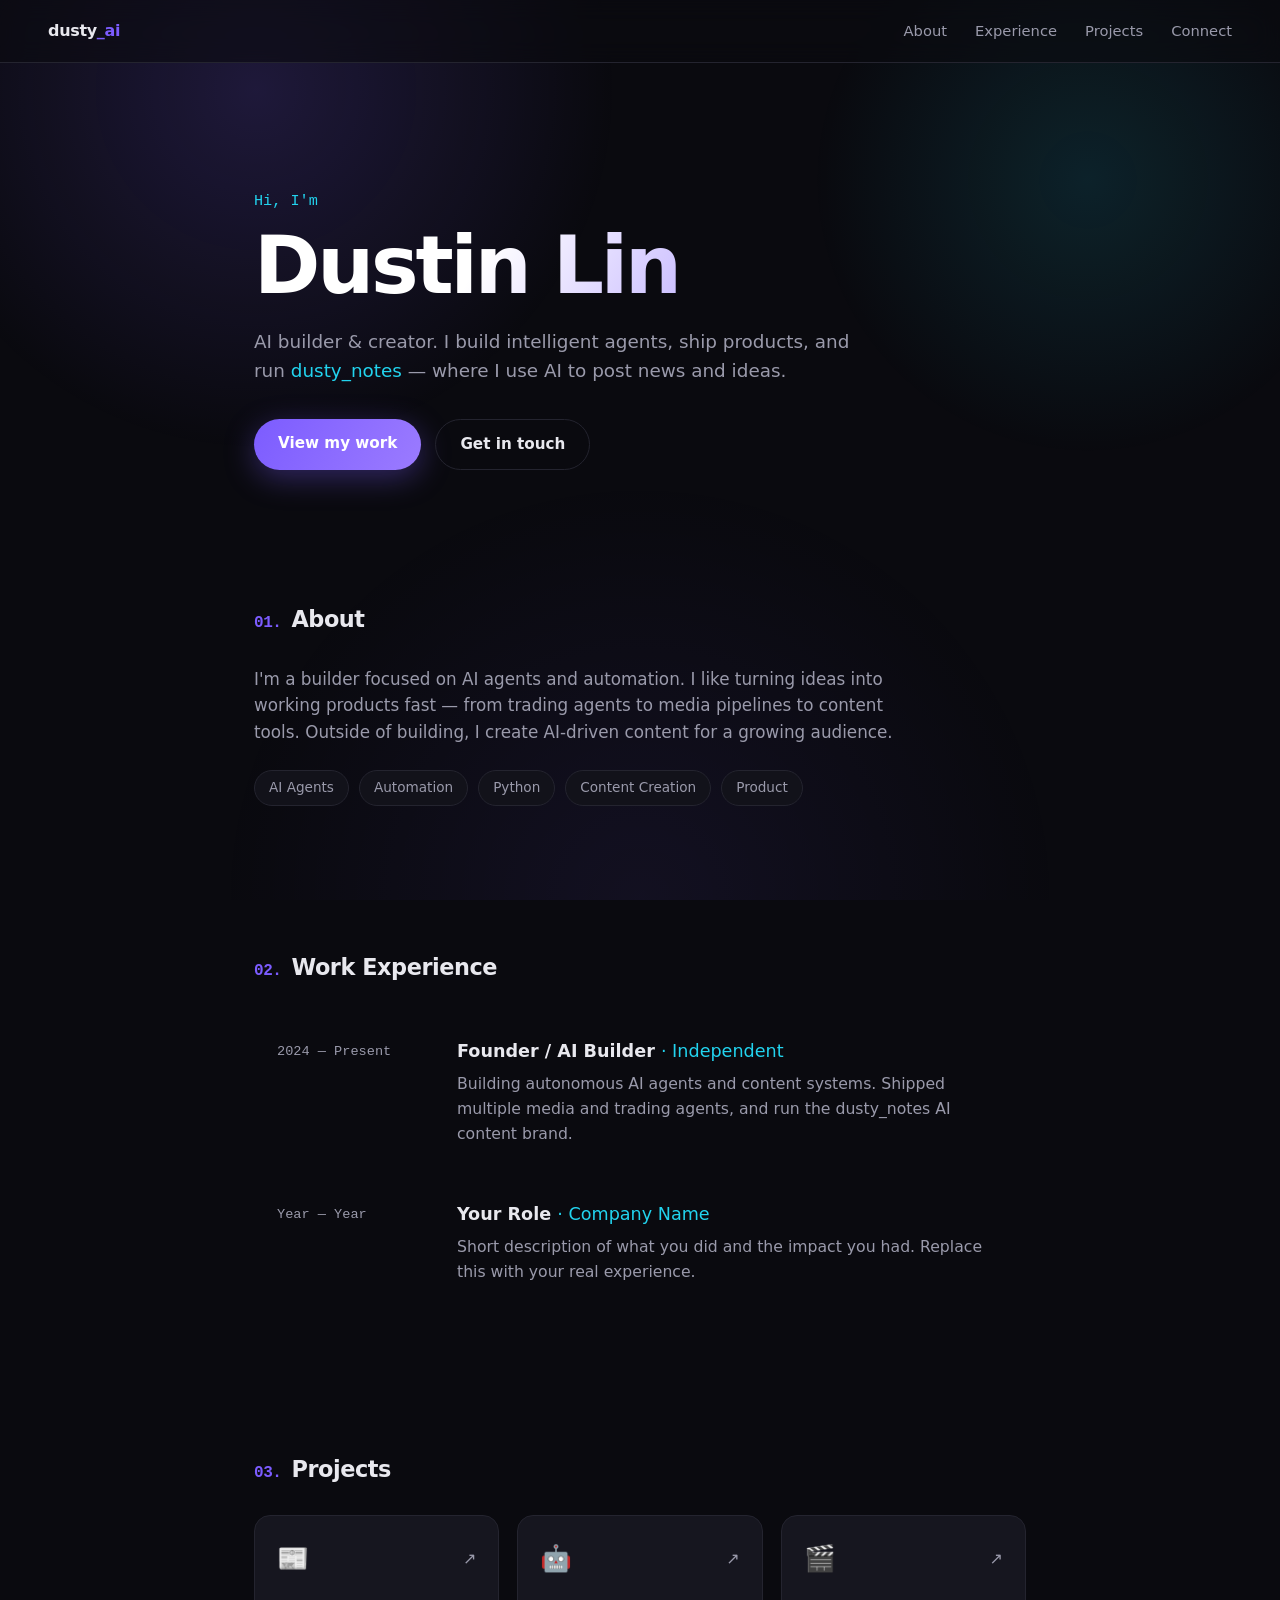
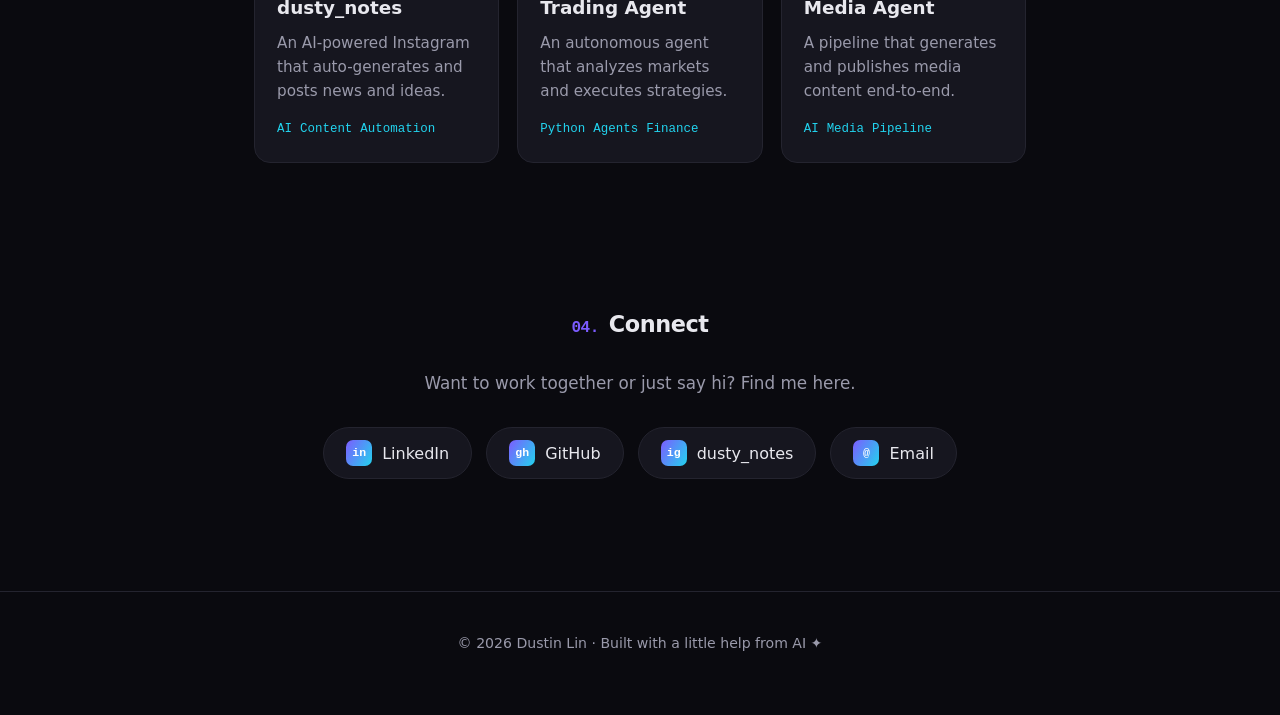
==== index.html @ 6e374347 "Add dark & modern portfolio site" ====
<!DOCTYPE html>
<html lang="en">
<head>
  <meta charset="UTF-8" />
  <meta name="viewport" content="width=device-width, initial-scale=1.0" />
  <title>Dustin Lin — AI Builder & Creator</title>
  <meta name="description" content="Personal site of Dustin Lin — AI projects, work experience, and dusty_notes." />
  <link rel="preconnect" href="https://fonts.googleapis.com" />
  <link rel="stylesheet" href="styles.css" />
</head>
<body>
  <!-- ===== Background glow ===== -->
  <div class="bg-glow" aria-hidden="true"></div>

  <!-- ===== Nav ===== -->
  <header class="nav">
    <a href="#top" class="nav__brand">dusty<span>_ai</span></a>
    <nav class="nav__links">
      <a href="#about">About</a>
      <a href="#experience">Experience</a>
      <a href="#projects">Projects</a>
      <a href="#connect">Connect</a>
    </nav>
  </header>

  <main id="top">
    <!-- ===== Hero ===== -->
    <section class="hero reveal">
      <p class="hero__eyebrow">Hi, I'm</p>
      <h1 class="hero__name">Dustin Lin</h1>
      <p class="hero__tagline">
        AI builder &amp; creator. I build intelligent agents, ship products, and run
        <a href="https://instagram.com/dusty_notes" target="_blank" rel="noopener">dusty_notes</a> —
        where I use AI to post news and ideas.
      </p>
      <div class="hero__cta">
        <a class="btn btn--primary" href="#projects">View my work</a>
        <a class="btn btn--ghost" href="#connect">Get in touch</a>
      </div>
    </section>

    <!-- ===== About ===== -->
    <section id="about" class="section reveal">
      <h2 class="section__title"><span>01.</span> About</h2>
      <p class="prose">
        I'm a builder focused on AI agents and automation. I like turning ideas into working
        products fast — from trading agents to media pipelines to content tools. Outside of
        building, I create AI-driven content for a growing audience.
      </p>
      <ul class="tags">
        <li>AI Agents</li>
        <li>Automation</li>
        <li>Python</li>
        <li>Content Creation</li>
        <li>Product</li>
      </ul>
    </section>

    <!-- ===== Experience ===== -->
    <section id="experience" class="section reveal">
      <h2 class="section__title"><span>02.</span> Work Experience</h2>
      <div class="timeline">
        <article class="job">
          <div class="job__meta">
            <span class="job__date">2024 — Present</span>
          </div>
          <div class="job__body">
            <h3 class="job__role">Founder / AI Builder <span class="job__company">· Independent</span></h3>
            <p>Building autonomous AI agents and content systems. Shipped multiple media and
              trading agents, and run the dusty_notes AI content brand.</p>
          </div>
        </article>
        <article class="job">
          <div class="job__meta">
            <span class="job__date">Year — Year</span>
          </div>
          <div class="job__body">
            <h3 class="job__role">Your Role <span class="job__company">· Company Name</span></h3>
            <p>Short description of what you did and the impact you had. Replace this with your
              real experience.</p>
          </div>
        </article>
      </div>
    </section>

    <!-- ===== Projects ===== -->
    <section id="projects" class="section reveal">
      <h2 class="section__title"><span>03.</span> Projects</h2>
      <div class="grid">
        <a class="card" href="https://instagram.com/dusty_notes" target="_blank" rel="noopener">
          <div class="card__top">
            <span class="card__icon">📰</span>
            <span class="card__link">↗</span>
          </div>
          <h3 class="card__title">dusty_notes</h3>
          <p class="card__desc">An AI-powered Instagram that auto-generates and posts news and ideas.</p>
          <ul class="card__tags"><li>AI</li><li>Content</li><li>Automation</li></ul>
        </a>
        <a class="card" href="https://github.com/dustymemo" target="_blank" rel="noopener">
          <div class="card__top">
            <span class="card__icon">🤖</span>
            <span class="card__link">↗</span>
          </div>
          <h3 class="card__title">Trading Agent</h3>
          <p class="card__desc">An autonomous agent that analyzes markets and executes strategies.</p>
          <ul class="card__tags"><li>Python</li><li>Agents</li><li>Finance</li></ul>
        </a>
        <a class="card" href="https://github.com/dustymemo" target="_blank" rel="noopener">
          <div class="card__top">
            <span class="card__icon">🎬</span>
            <span class="card__link">↗</span>
          </div>
          <h3 class="card__title">Media Agent</h3>
          <p class="card__desc">A pipeline that generates and publishes media content end-to-end.</p>
          <ul class="card__tags"><li>AI</li><li>Media</li><li>Pipeline</li></ul>
        </a>
      </div>
    </section>

    <!-- ===== Connect ===== -->
    <section id="connect" class="section section--center reveal">
      <h2 class="section__title section__title--center"><span>04.</span> Connect</h2>
      <p class="prose prose--center">
        Want to work together or just say hi? Find me here.
      </p>
      <div class="socials">
        <a class="social" href="https://www.linkedin.com/in/YOUR-HANDLE" target="_blank" rel="noopener">
          <span class="social__icon">in</span> LinkedIn
        </a>
        <a class="social" href="https://github.com/dustymemo" target="_blank" rel="noopener">
          <span class="social__icon">gh</span> GitHub
        </a>
        <a class="social" href="https://instagram.com/dusty_notes" target="_blank" rel="noopener">
          <span class="social__icon">ig</span> dusty_notes
        </a>
        <a class="social" href="mailto:dustinlin718@gmail.com">
          <span class="social__icon">@</span> Email
        </a>
      </div>
    </section>
  </main>

  <footer class="footer">
    <p>© <span id="year"></span> Dustin Lin · Built with a little help from AI ✦</p>
  </footer>

  <script src="script.js"></script>
</body>
</html>
---- styles.css ----
/* ===== Design tokens ===== */
:root {
  --bg: #0a0a0f;
  --bg-soft: #12121a;
  --card: #16161f;
  --border: #24242f;
  --text: #e8e8ee;
  --text-dim: #9a9aab;
  --accent: #7c5cff;
  --accent-2: #22d3ee;
  --radius: 16px;
  --max: 820px;
  --font: 'Inter', system-ui, -apple-system, 'Segoe UI', Roboto, sans-serif;
}

* { box-sizing: border-box; margin: 0; padding: 0; }

html { scroll-behavior: smooth; }

body {
  background: var(--bg);
  color: var(--text);
  font-family: var(--font);
  line-height: 1.6;
  -webkit-font-smoothing: antialiased;
  overflow-x: hidden;
}

a { color: inherit; text-decoration: none; }

/* ===== Background glow ===== */
.bg-glow {
  position: fixed;
  inset: 0;
  z-index: -1;
  background:
    radial-gradient(600px circle at 20% 10%, rgba(124, 92, 255, 0.18), transparent 60%),
    radial-gradient(500px circle at 85% 20%, rgba(34, 211, 238, 0.12), transparent 55%),
    radial-gradient(700px circle at 50% 100%, rgba(124, 92, 255, 0.08), transparent 60%);
}

/* ===== Nav ===== */
.nav {
  position: sticky;
  top: 0;
  z-index: 10;
  display: flex;
  align-items: center;
  justify-content: space-between;
  padding: 18px clamp(20px, 5vw, 48px);
  backdrop-filter: blur(12px);
  background: rgba(10, 10, 15, 0.6);
  border-bottom: 1px solid var(--border);
}
.nav__brand { font-weight: 700; letter-spacing: -0.02em; }
.nav__brand span { color: var(--accent); }
.nav__links { display: flex; gap: clamp(14px, 3vw, 28px); }
.nav__links a { color: var(--text-dim); font-size: 0.92rem; transition: color 0.2s; }
.nav__links a:hover { color: var(--text); }
@media (max-width: 560px) { .nav__links { display: none; } }

/* ===== Layout ===== */
main { max-width: var(--max); margin: 0 auto; padding: 0 clamp(20px, 5vw, 24px); }

.section { padding: 72px 0; }
.section--center { text-align: center; }

.section__title {
  font-size: 1.4rem;
  letter-spacing: -0.02em;
  margin-bottom: 28px;
  display: flex;
  align-items: baseline;
  gap: 10px;
}
.section__title span { color: var(--accent); font-family: ui-monospace, monospace; font-size: 1rem; }
.section__title--center { justify-content: center; }

.prose { color: var(--text-dim); max-width: 640px; font-size: 1.05rem; }
.prose--center { margin: 0 auto; }

/* ===== Hero ===== */
.hero { padding: clamp(80px, 14vh, 140px) 0 60px; }
.hero__eyebrow { color: var(--accent-2); font-family: ui-monospace, monospace; font-size: 0.95rem; margin-bottom: 12px; }
.hero__name {
  font-size: clamp(2.8rem, 9vw, 5rem);
  font-weight: 800;
  letter-spacing: -0.04em;
  line-height: 1.02;
  background: linear-gradient(120deg, #fff 30%, var(--accent) 100%);
  -webkit-background-clip: text;
  background-clip: text;
  color: transparent;
}
.hero__tagline { margin-top: 20px; max-width: 620px; font-size: 1.15rem; color: var(--text-dim); }
.hero__tagline a { color: var(--accent-2); border-bottom: 1px solid transparent; transition: border-color 0.2s; }
.hero__tagline a:hover { border-color: var(--accent-2); }
.hero__cta { display: flex; gap: 14px; margin-top: 34px; flex-wrap: wrap; }

.btn {
  padding: 12px 24px;
  border-radius: 999px;
  font-weight: 600;
  font-size: 0.95rem;
  transition: transform 0.15s, box-shadow 0.2s, background 0.2s;
}
.btn:hover { transform: translateY(-2px); }
.btn--primary {
  background: linear-gradient(120deg, var(--accent), #9b7bff);
  color: #fff;
  box-shadow: 0 8px 30px rgba(124, 92, 255, 0.35);
}
.btn--ghost { border: 1px solid var(--border); color: var(--text); }
.btn--ghost:hover { border-color: var(--accent); }

/* ===== Tags ===== */
.tags { display: flex; flex-wrap: wrap; gap: 10px; margin-top: 24px; list-style: none; }
.tags li {
  padding: 6px 14px;
  background: var(--bg-soft);
  border: 1px solid var(--border);
  border-radius: 999px;
  font-size: 0.85rem;
  color: var(--text-dim);
}

/* ===== Timeline ===== */
.timeline { display: flex; flex-direction: column; gap: 8px; }
.job {
  display: grid;
  grid-template-columns: 160px 1fr;
  gap: 20px;
  padding: 22px;
  border: 1px solid transparent;
  border-radius: var(--radius);
  transition: background 0.2s, border-color 0.2s;
}
.job:hover { background: var(--card); border-color: var(--border); }
.job__date { color: var(--text-dim); font-size: 0.85rem; font-family: ui-monospace, monospace; }
.job__role { font-size: 1.1rem; font-weight: 600; }
.job__company { color: var(--accent-2); font-weight: 500; }
.job__body p { color: var(--text-dim); margin-top: 6px; font-size: 0.98rem; }
@media (max-width: 560px) { .job { grid-template-columns: 1fr; gap: 6px; } }

/* ===== Project grid ===== */
.grid { display: grid; grid-template-columns: repeat(auto-fill, minmax(230px, 1fr)); gap: 18px; }
.card {
  background: var(--card);
  border: 1px solid var(--border);
  border-radius: var(--radius);
  padding: 22px;
  display: flex;
  flex-direction: column;
  transition: transform 0.18s, border-color 0.2s, box-shadow 0.2s;
}
.card:hover {
  transform: translateY(-4px);
  border-color: var(--accent);
  box-shadow: 0 12px 40px rgba(124, 92, 255, 0.18);
}
.card__top { display: flex; justify-content: space-between; align-items: center; margin-bottom: 14px; }
.card__icon { font-size: 1.6rem; }
.card__link { color: var(--text-dim); transition: color 0.2s; }
.card:hover .card__link { color: var(--accent); }
.card__title { font-size: 1.15rem; font-weight: 600; }
.card__desc { color: var(--text-dim); font-size: 0.95rem; margin-top: 8px; flex: 1; }
.card__tags { display: flex; flex-wrap: wrap; gap: 8px; margin-top: 16px; list-style: none; }
.card__tags li { font-size: 0.78rem; color: var(--accent-2); font-family: ui-monospace, monospace; }

/* ===== Socials ===== */
.socials { display: flex; flex-wrap: wrap; gap: 14px; justify-content: center; margin-top: 30px; }
.social {
  display: flex;
  align-items: center;
  gap: 10px;
  padding: 12px 22px;
  background: var(--card);
  border: 1px solid var(--border);
  border-radius: 999px;
  font-weight: 500;
  transition: transform 0.15s, border-color 0.2s, background 0.2s;
}
.social:hover { transform: translateY(-2px); border-color: var(--accent); }
.social__icon {
  display: inline-grid;
  place-items: center;
  width: 26px; height: 26px;
  border-radius: 7px;
  background: linear-gradient(120deg, var(--accent), var(--accent-2));
  color: #fff;
  font-size: 0.72rem;
  font-weight: 700;
  font-family: ui-monospace, monospace;
}

/* ===== Footer ===== */
.footer {
  text-align: center;
  padding: 40px 20px 60px;
  color: var(--text-dim);
  font-size: 0.88rem;
  border-top: 1px solid var(--border);
  margin-top: 40px;
}

/* ===== Reveal on scroll ===== */
.reveal { opacity: 0; transform: translateY(24px); transition: opacity 0.6s ease, transform 0.6s ease; }
.reveal.is-visible { opacity: 1; transform: none; }
@media (prefers-reduced-motion: reduce) {
  .reveal { opacity: 1; transform: none; transition: none; }
  html { scroll-behavior: auto; }
}
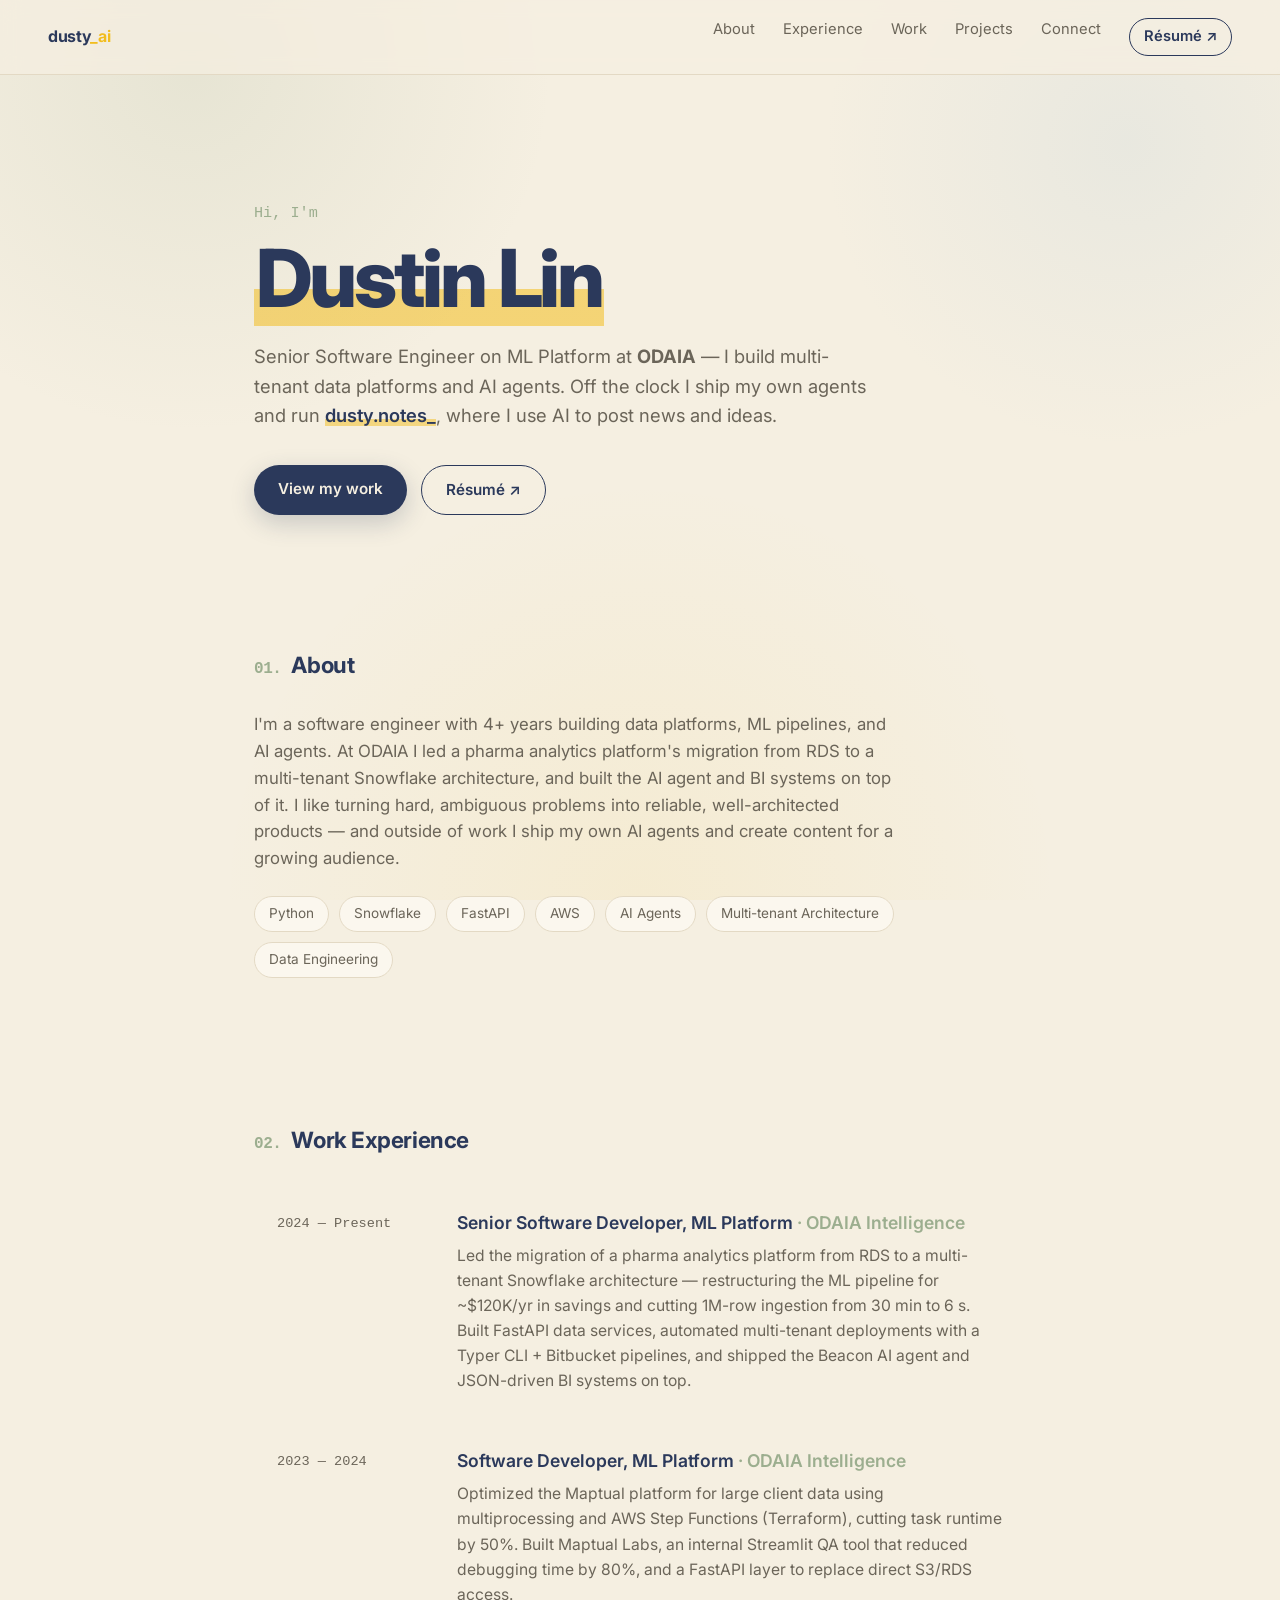
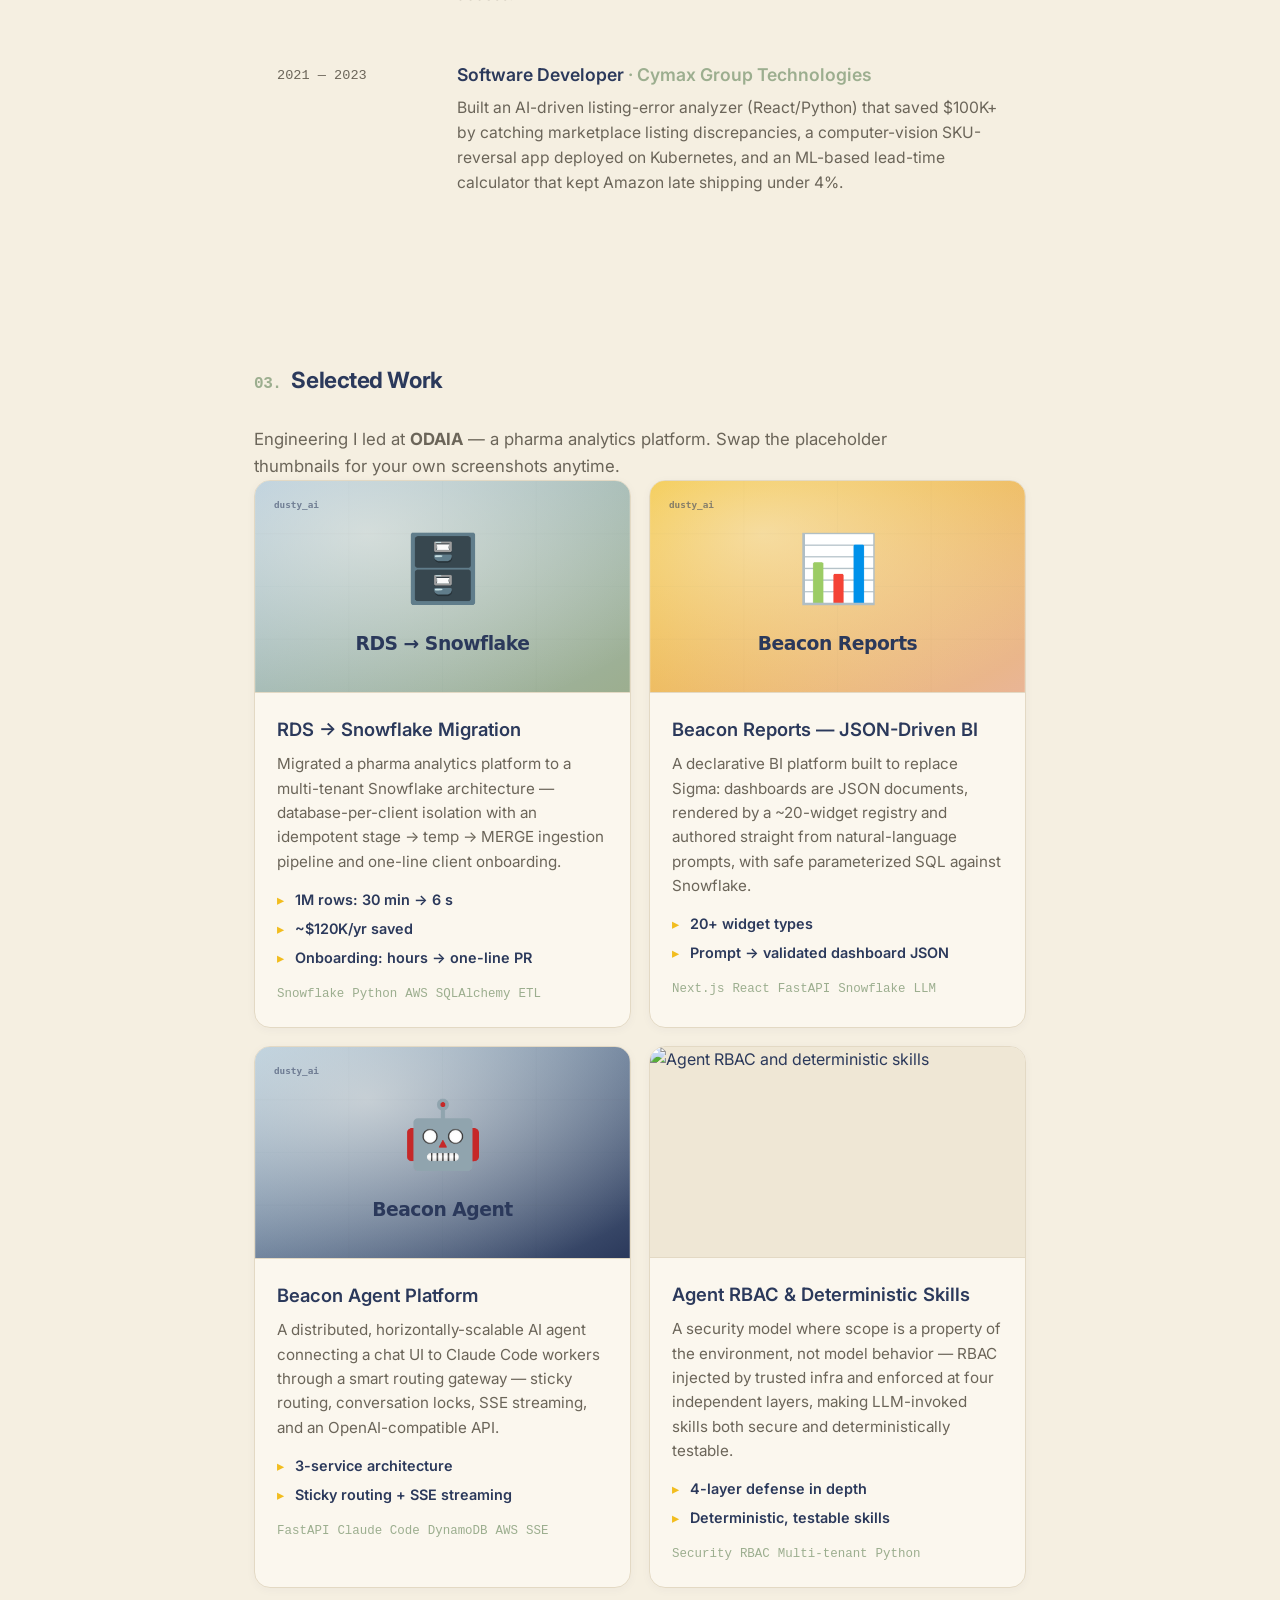
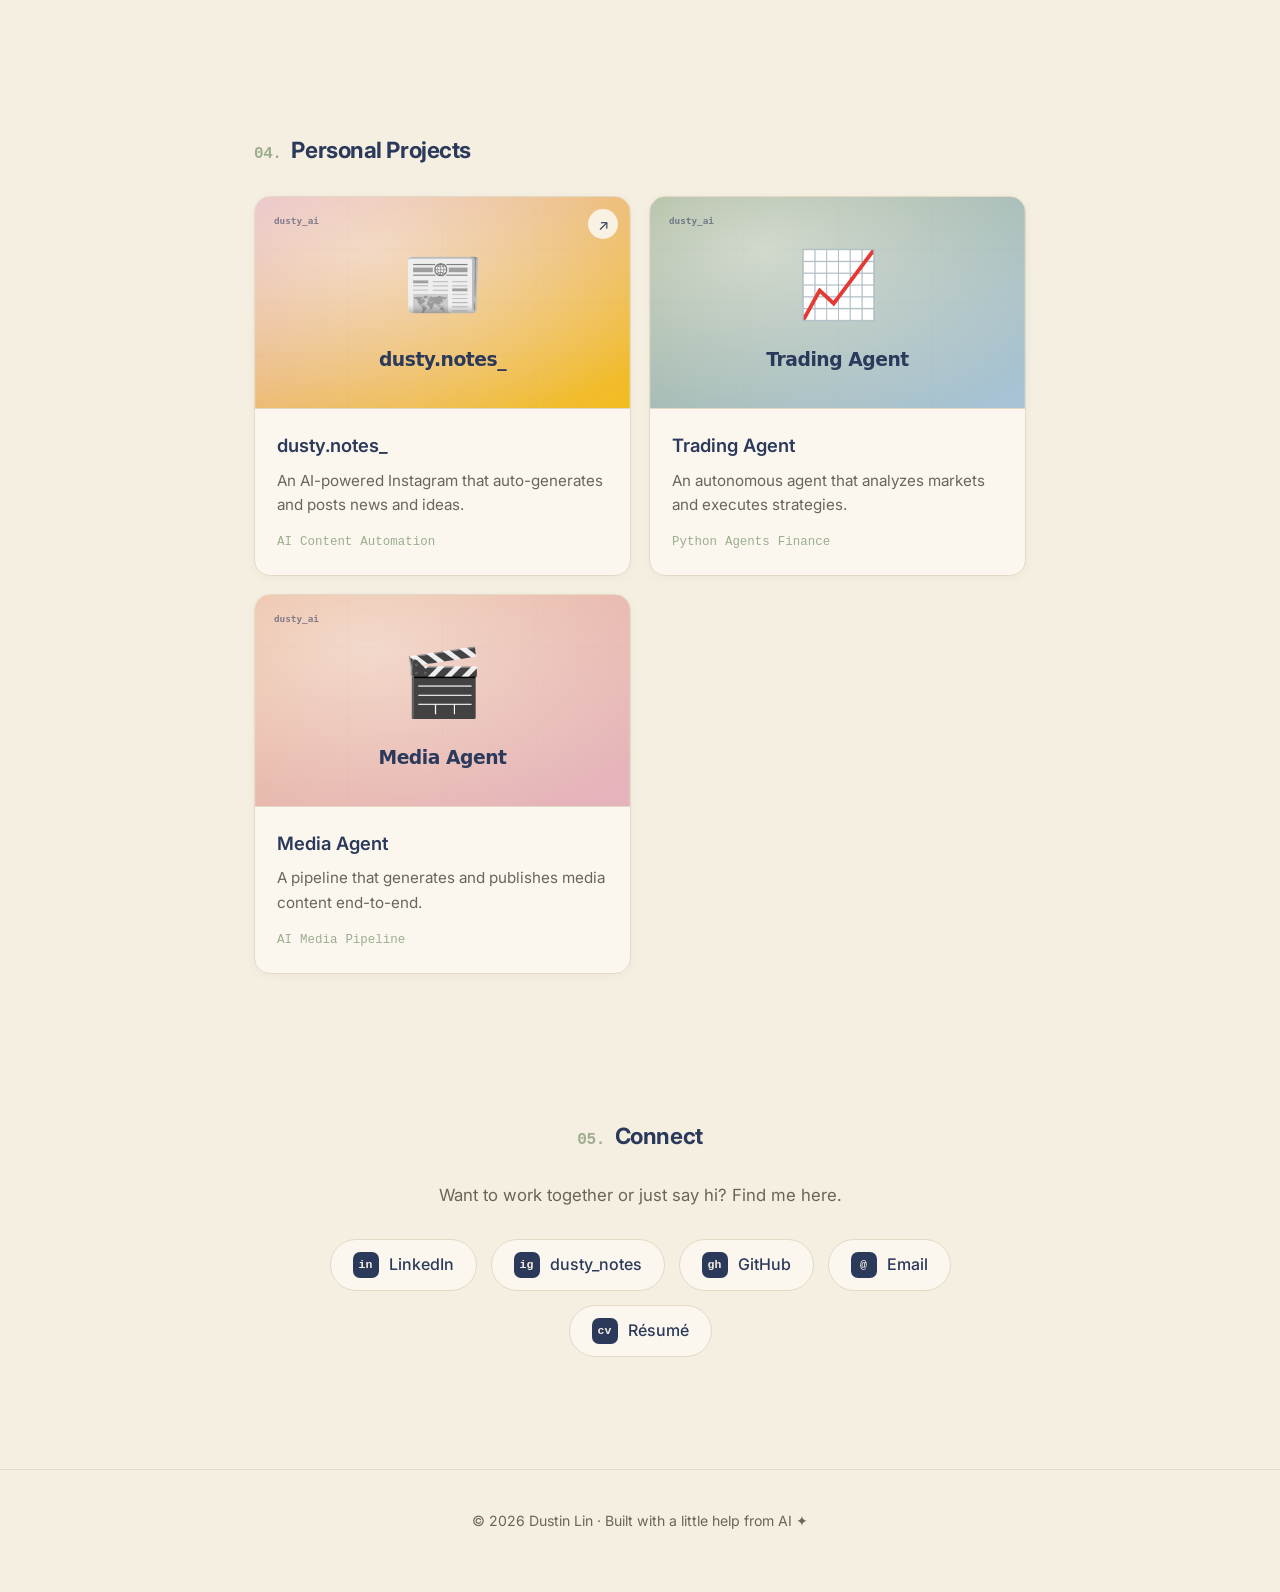
==== commit 0a01e0b6: "Build out portfolio: ODAIA work, experience, résumé, project thumbnails - Add Selected Work section " ====
--- a/index.html
+++ b/index.html
@@ -3,9 +3,11 @@
 <head>
   <meta charset="UTF-8" />
   <meta name="viewport" content="width=device-width, initial-scale=1.0" />
-  <title>Dustin Lin — AI Builder & Creator</title>
-  <meta name="description" content="Personal site of Dustin Lin — AI projects, work experience, and dusty_notes." />
+  <title>Dustin Lin — Software Engineer & AI Builder</title>
+  <meta name="description" content="Portfolio of Dustin Lin — Senior Software Engineer (ML Platform) at ODAIA. Multi-tenant data platforms, AI agents, and dusty.notes_." />
   <link rel="preconnect" href="https://fonts.googleapis.com" />
+  <link rel="preconnect" href="https://fonts.gstatic.com" crossorigin />
+  <link rel="stylesheet" href="https://fonts.googleapis.com/css2?family=Inter:wght@400;500;600;700;800&display=swap" />
   <link rel="stylesheet" href="styles.css" />
 </head>
 <body>
@@ -18,8 +20,10 @@
     <nav class="nav__links">
       <a href="#about">About</a>
       <a href="#experience">Experience</a>
+      <a href="#work">Work</a>
       <a href="#projects">Projects</a>
       <a href="#connect">Connect</a>
+      <a class="nav__resume" href="assets/Dustin-Lin-Resume.pdf" target="_blank" rel="noopener">Résumé ↗</a>
     </nav>
   </header>
 
@@ -29,13 +33,14 @@
       <p class="hero__eyebrow">Hi, I'm</p>
       <h1 class="hero__name">Dustin Lin</h1>
       <p class="hero__tagline">
-        AI builder &amp; creator. I build intelligent agents, ship products, and run
-        <a href="https://instagram.com/dusty_notes" target="_blank" rel="noopener">dusty_notes</a> —
+        Senior Software Engineer on ML Platform at <strong>ODAIA</strong> — I build multi-tenant
+        data platforms and AI agents. Off the clock I ship my own agents and run
+        <a href="https://www.instagram.com/dusty.notes_/" target="_blank" rel="noopener">dusty.notes_</a>,
         where I use AI to post news and ideas.
       </p>
       <div class="hero__cta">
-        <a class="btn btn--primary" href="#projects">View my work</a>
-        <a class="btn btn--ghost" href="#connect">Get in touch</a>
+        <a class="btn btn--primary" href="#work">View my work</a>
+        <a class="btn btn--ghost" href="assets/Dustin-Lin-Resume.pdf" target="_blank" rel="noopener">Résumé ↗</a>
       </div>
     </section>
 
@@ -43,16 +48,20 @@
     <section id="about" class="section reveal">
       <h2 class="section__title"><span>01.</span> About</h2>
       <p class="prose">
-        I'm a builder focused on AI agents and automation. I like turning ideas into working
-        products fast — from trading agents to media pipelines to content tools. Outside of
-        building, I create AI-driven content for a growing audience.
+        I'm a software engineer with 4+ years building data platforms, ML pipelines, and AI
+        agents. At ODAIA I led a pharma analytics platform's migration from RDS to a
+        multi-tenant Snowflake architecture, and built the AI agent and BI systems on top of it.
+        I like turning hard, ambiguous problems into reliable, well-architected products — and
+        outside of work I ship my own AI agents and create content for a growing audience.
       </p>
       <ul class="tags">
+        <li>Python</li>
+        <li>Snowflake</li>
+        <li>FastAPI</li>
+        <li>AWS</li>
         <li>AI Agents</li>
-        <li>Automation</li>
-        <li>Python</li>
-        <li>Content Creation</li>
-        <li>Product</li>
+        <li>Multi-tenant Architecture</li>
+        <li>Data Engineering</li>
       </ul>
     </section>
 
@@ -65,76 +74,161 @@
             <span class="job__date">2024 — Present</span>
           </div>
           <div class="job__body">
-            <h3 class="job__role">Founder / AI Builder <span class="job__company">· Independent</span></h3>
-            <p>Building autonomous AI agents and content systems. Shipped multiple media and
-              trading agents, and run the dusty_notes AI content brand.</p>
+            <h3 class="job__role">Senior Software Developer, ML Platform <span class="job__company">· ODAIA Intelligence</span></h3>
+            <p>Led the migration of a pharma analytics platform from RDS to a multi-tenant
+              Snowflake architecture — restructuring the ML pipeline for ~$120K/yr in savings and
+              cutting 1M-row ingestion from 30 min to 6 s. Built FastAPI data services, automated
+              multi-tenant deployments with a Typer CLI + Bitbucket pipelines, and shipped the
+              Beacon AI agent and JSON-driven BI systems on top.</p>
           </div>
         </article>
         <article class="job">
           <div class="job__meta">
-            <span class="job__date">Year — Year</span>
+            <span class="job__date">2023 — 2024</span>
           </div>
           <div class="job__body">
-            <h3 class="job__role">Your Role <span class="job__company">· Company Name</span></h3>
-            <p>Short description of what you did and the impact you had. Replace this with your
-              real experience.</p>
-          </div>
-        </article>
-      </div>
-    </section>
-
-    <!-- ===== Projects ===== -->
+            <h3 class="job__role">Software Developer, ML Platform <span class="job__company">· ODAIA Intelligence</span></h3>
+            <p>Optimized the Maptual platform for large client data using multiprocessing and AWS
+              Step Functions (Terraform), cutting task runtime by 50%. Built Maptual Labs, an
+              internal Streamlit QA tool that reduced debugging time by 80%, and a FastAPI layer to
+              replace direct S3/RDS access.</p>
+          </div>
+        </article>
+        <article class="job">
+          <div class="job__meta">
+            <span class="job__date">2021 — 2023</span>
+          </div>
+          <div class="job__body">
+            <h3 class="job__role">Software Developer <span class="job__company">· Cymax Group Technologies</span></h3>
+            <p>Built an AI-driven listing-error analyzer (React/Python) that saved $100K+ by
+              catching marketplace listing discrepancies, a computer-vision SKU-reversal app
+              deployed on Kubernetes, and an ML-based lead-time calculator that kept Amazon late
+              shipping under 4%.</p>
+          </div>
+        </article>
+      </div>
+    </section>
+
+    <!-- ===== Selected Work (ODAIA) ===== -->
+    <section id="work" class="section reveal">
+      <h2 class="section__title"><span>03.</span> Selected Work</h2>
+      <p class="prose">Engineering I led at <strong>ODAIA</strong> — a pharma analytics platform. Swap the placeholder thumbnails for your own screenshots anytime.</p>
+      <div class="grid grid--work">
+        <article class="card card--work">
+          <div class="card__media"><img src="assets/work/snowflake-migration.svg" alt="RDS to Snowflake migration" loading="lazy" /></div>
+          <div class="card__body">
+            <h3 class="card__title">RDS → Snowflake Migration</h3>
+            <p class="card__desc">Migrated a pharma analytics platform to a multi-tenant Snowflake
+              architecture — database-per-client isolation with an idempotent stage → temp → MERGE
+              ingestion pipeline and one-line client onboarding.</p>
+            <ul class="card__metrics">
+              <li>1M rows: 30 min → 6 s</li>
+              <li>~$120K/yr saved</li>
+              <li>Onboarding: hours → one-line PR</li>
+            </ul>
+            <ul class="card__tags"><li>Snowflake</li><li>Python</li><li>AWS</li><li>SQLAlchemy</li><li>ETL</li></ul>
+          </div>
+        </article>
+
+        <article class="card card--work">
+          <div class="card__media"><img src="assets/work/beacon-reports.svg" alt="Beacon Reports BI platform" loading="lazy" /></div>
+          <div class="card__body">
+            <h3 class="card__title">Beacon Reports — JSON-Driven BI</h3>
+            <p class="card__desc">A declarative BI platform built to replace Sigma: dashboards are
+              JSON documents, rendered by a ~20-widget registry and authored straight from
+              natural-language prompts, with safe parameterized SQL against Snowflake.</p>
+            <ul class="card__metrics">
+              <li>20+ widget types</li>
+              <li>Prompt → validated dashboard JSON</li>
+            </ul>
+            <ul class="card__tags"><li>Next.js</li><li>React</li><li>FastAPI</li><li>Snowflake</li><li>LLM</li></ul>
+          </div>
+        </article>
+
+        <article class="card card--work">
+          <div class="card__media"><img src="assets/work/beacon-agent.svg" alt="Beacon Agent platform" loading="lazy" /></div>
+          <div class="card__body">
+            <h3 class="card__title">Beacon Agent Platform</h3>
+            <p class="card__desc">A distributed, horizontally-scalable AI agent connecting a chat UI
+              to Claude Code workers through a smart routing gateway — sticky routing, conversation
+              locks, SSE streaming, and an OpenAI-compatible API.</p>
+            <ul class="card__metrics">
+              <li>3-service architecture</li>
+              <li>Sticky routing + SSE streaming</li>
+            </ul>
+            <ul class="card__tags"><li>FastAPI</li><li>Claude Code</li><li>DynamoDB</li><li>AWS</li><li>SSE</li></ul>
+          </div>
+        </article>
+
+        <article class="card card--work">
+          <div class="card__media"><img src="assets/work/agent-rbac.svg" alt="Agent RBAC and deterministic skills" loading="lazy" /></div>
+          <div class="card__body">
+            <h3 class="card__title">Agent RBAC &amp; Deterministic Skills</h3>
+            <p class="card__desc">A security model where scope is a property of the environment, not
+              model behavior — RBAC injected by trusted infra and enforced at four independent
+              layers, making LLM-invoked skills both secure and deterministically testable.</p>
+            <ul class="card__metrics">
+              <li>4-layer defense in depth</li>
+              <li>Deterministic, testable skills</li>
+            </ul>
+            <ul class="card__tags"><li>Security</li><li>RBAC</li><li>Multi-tenant</li><li>Python</li></ul>
+          </div>
+        </article>
+      </div>
+    </section>
+
+    <!-- ===== Projects (personal) ===== -->
     <section id="projects" class="section reveal">
-      <h2 class="section__title"><span>03.</span> Projects</h2>
-      <div class="grid">
-        <a class="card" href="https://instagram.com/dusty_notes" target="_blank" rel="noopener">
-          <div class="card__top">
-            <span class="card__icon">📰</span>
-            <span class="card__link">↗</span>
-          </div>
-          <h3 class="card__title">dusty_notes</h3>
-          <p class="card__desc">An AI-powered Instagram that auto-generates and posts news and ideas.</p>
-          <ul class="card__tags"><li>AI</li><li>Content</li><li>Automation</li></ul>
-        </a>
-        <a class="card" href="https://github.com/dustymemo" target="_blank" rel="noopener">
-          <div class="card__top">
-            <span class="card__icon">🤖</span>
-            <span class="card__link">↗</span>
-          </div>
-          <h3 class="card__title">Trading Agent</h3>
-          <p class="card__desc">An autonomous agent that analyzes markets and executes strategies.</p>
-          <ul class="card__tags"><li>Python</li><li>Agents</li><li>Finance</li></ul>
-        </a>
-        <a class="card" href="https://github.com/dustymemo" target="_blank" rel="noopener">
-          <div class="card__top">
-            <span class="card__icon">🎬</span>
-            <span class="card__link">↗</span>
-          </div>
-          <h3 class="card__title">Media Agent</h3>
-          <p class="card__desc">A pipeline that generates and publishes media content end-to-end.</p>
-          <ul class="card__tags"><li>AI</li><li>Media</li><li>Pipeline</li></ul>
-        </a>
+      <h2 class="section__title"><span>04.</span> Personal Projects</h2>
+      <div class="grid grid--work">
+        <a class="card card--work" href="https://www.instagram.com/dusty.notes_/" target="_blank" rel="noopener">
+          <div class="card__media"><img src="assets/work/dusty-notes.svg" alt="dusty.notes_" loading="lazy" /><span class="card__link">↗</span></div>
+          <div class="card__body">
+            <h3 class="card__title">dusty.notes_</h3>
+            <p class="card__desc">An AI-powered Instagram that auto-generates and posts news and ideas.</p>
+            <ul class="card__tags"><li>AI</li><li>Content</li><li>Automation</li></ul>
+          </div>
+        </a>
+        <article class="card card--work">
+          <div class="card__media"><img src="assets/work/trading-agent.svg" alt="Trading Agent" loading="lazy" /></div>
+          <div class="card__body">
+            <h3 class="card__title">Trading Agent</h3>
+            <p class="card__desc">An autonomous agent that analyzes markets and executes strategies.</p>
+            <ul class="card__tags"><li>Python</li><li>Agents</li><li>Finance</li></ul>
+          </div>
+        </article>
+        <article class="card card--work">
+          <div class="card__media"><img src="assets/work/media-agent.svg" alt="Media Agent" loading="lazy" /></div>
+          <div class="card__body">
+            <h3 class="card__title">Media Agent</h3>
+            <p class="card__desc">A pipeline that generates and publishes media content end-to-end.</p>
+            <ul class="card__tags"><li>AI</li><li>Media</li><li>Pipeline</li></ul>
+          </div>
+        </article>
       </div>
     </section>
 
     <!-- ===== Connect ===== -->
     <section id="connect" class="section section--center reveal">
-      <h2 class="section__title section__title--center"><span>04.</span> Connect</h2>
+      <h2 class="section__title section__title--center"><span>05.</span> Connect</h2>
       <p class="prose prose--center">
         Want to work together or just say hi? Find me here.
       </p>
       <div class="socials">
-        <a class="social" href="https://www.linkedin.com/in/YOUR-HANDLE" target="_blank" rel="noopener">
+        <a class="social" href="https://www.linkedin.com/in/dustinlin718/" target="_blank" rel="noopener">
           <span class="social__icon">in</span> LinkedIn
+        </a>
+        <a class="social" href="https://www.instagram.com/dusty.notes_/" target="_blank" rel="noopener">
+          <span class="social__icon">ig</span> dusty_notes
         </a>
         <a class="social" href="https://github.com/dustymemo" target="_blank" rel="noopener">
           <span class="social__icon">gh</span> GitHub
         </a>
-        <a class="social" href="https://instagram.com/dusty_notes" target="_blank" rel="noopener">
-          <span class="social__icon">ig</span> dusty_notes
-        </a>
         <a class="social" href="mailto:dustinlin718@gmail.com">
           <span class="social__icon">@</span> Email
+        </a>
+        <a class="social" href="assets/Dustin-Lin-Resume.pdf" target="_blank" rel="noopener">
+          <span class="social__icon">cv</span> Résumé
         </a>
       </div>
     </section>
--- a/styles.css
+++ b/styles.css
@@ -1,13 +1,17 @@
-/* ===== Design tokens ===== */
+/* ===== DustyNotes brand tokens ===== */
 :root {
-  --bg: #0a0a0f;
-  --bg-soft: #12121a;
-  --card: #16161f;
-  --border: #24242f;
-  --text: #e8e8ee;
-  --text-dim: #9a9aab;
-  --accent: #7c5cff;
-  --accent-2: #22d3ee;
+  --paper: #f5efe1;        /* warm beige notebook paper */
+  --paper-2: #efe7d5;      /* slightly deeper paper */
+  --card: #fbf7ee;         /* notebook white card */
+  --border: #e3d9c4;       /* soft paper edge */
+  --ink: #2b395b;          /* faded navy — primary ink */
+  --ink-soft: #5a6480;     /* muted navy for body */
+  --graphite: #6b6559;     /* pencil gray */
+  --highlight: #f2bd1e;    /* muted yellow highlighter */
+  --sage: #9cae8f;         /* sage green accent */
+  --sky: #a8c4d8;          /* soft sky blue */
+  --peach: #e9b596;        /* peach */
+  --blush: #e5b3bd;        /* blush pink */
   --radius: 16px;
   --max: 820px;
   --font: 'Inter', system-ui, -apple-system, 'Segoe UI', Roboto, sans-serif;
@@ -18,8 +22,8 @@
 html { scroll-behavior: smooth; }
 
 body {
-  background: var(--bg);
-  color: var(--text);
+  background: var(--paper);
+  color: var(--ink);
   font-family: var(--font);
   line-height: 1.6;
   -webkit-font-smoothing: antialiased;
@@ -28,15 +32,16 @@
 
 a { color: inherit; text-decoration: none; }
 
-/* ===== Background glow ===== */
+/* ===== Background: soft paper grain + pastel washes ===== */
 .bg-glow {
   position: fixed;
   inset: 0;
   z-index: -1;
   background:
-    radial-gradient(600px circle at 20% 10%, rgba(124, 92, 255, 0.18), transparent 60%),
-    radial-gradient(500px circle at 85% 20%, rgba(34, 211, 238, 0.12), transparent 55%),
-    radial-gradient(700px circle at 50% 100%, rgba(124, 92, 255, 0.08), transparent 60%);
+    radial-gradient(600px circle at 15% 8%, rgba(156, 174, 143, 0.16), transparent 60%),
+    radial-gradient(520px circle at 88% 16%, rgba(168, 196, 216, 0.16), transparent 58%),
+    radial-gradient(680px circle at 50% 100%, rgba(242, 189, 30, 0.08), transparent 62%),
+    var(--paper);
 }
 
 /* ===== Nav ===== */
@@ -48,15 +53,15 @@
   align-items: center;
   justify-content: space-between;
   padding: 18px clamp(20px, 5vw, 48px);
-  backdrop-filter: blur(12px);
-  background: rgba(10, 10, 15, 0.6);
+  backdrop-filter: blur(10px);
+  background: rgba(245, 239, 225, 0.72);
   border-bottom: 1px solid var(--border);
 }
 .nav__brand { font-weight: 700; letter-spacing: -0.02em; }
-.nav__brand span { color: var(--accent); }
+.nav__brand span { color: var(--highlight); }
 .nav__links { display: flex; gap: clamp(14px, 3vw, 28px); }
-.nav__links a { color: var(--text-dim); font-size: 0.92rem; transition: color 0.2s; }
-.nav__links a:hover { color: var(--text); }
+.nav__links a { color: var(--graphite); font-size: 0.92rem; transition: color 0.2s; }
+.nav__links a:hover { color: var(--ink); }
 @media (max-width: 560px) { .nav__links { display: none; } }
 
 /* ===== Layout ===== */
@@ -72,29 +77,36 @@
   display: flex;
   align-items: baseline;
   gap: 10px;
-}
-.section__title span { color: var(--accent); font-family: ui-monospace, monospace; font-size: 1rem; }
+  color: var(--ink);
+}
+.section__title span { color: var(--sage); font-family: ui-monospace, monospace; font-size: 1rem; }
 .section__title--center { justify-content: center; }
 
-.prose { color: var(--text-dim); max-width: 640px; font-size: 1.05rem; }
+.prose { color: var(--graphite); max-width: 640px; font-size: 1.05rem; }
 .prose--center { margin: 0 auto; }
 
 /* ===== Hero ===== */
 .hero { padding: clamp(80px, 14vh, 140px) 0 60px; }
-.hero__eyebrow { color: var(--accent-2); font-family: ui-monospace, monospace; font-size: 0.95rem; margin-bottom: 12px; }
+.hero__eyebrow { color: var(--sage); font-family: ui-monospace, monospace; font-size: 0.95rem; margin-bottom: 12px; }
 .hero__name {
   font-size: clamp(2.8rem, 9vw, 5rem);
   font-weight: 800;
   letter-spacing: -0.04em;
   line-height: 1.02;
-  background: linear-gradient(120deg, #fff 30%, var(--accent) 100%);
-  -webkit-background-clip: text;
-  background-clip: text;
-  color: transparent;
-}
-.hero__tagline { margin-top: 20px; max-width: 620px; font-size: 1.15rem; color: var(--text-dim); }
-.hero__tagline a { color: var(--accent-2); border-bottom: 1px solid transparent; transition: border-color 0.2s; }
-.hero__tagline a:hover { border-color: var(--accent-2); }
+  color: var(--ink);
+}
+/* muted-yellow highlighter swipe behind the name */
+.hero__name {
+  display: inline;
+  background: linear-gradient(transparent 62%, rgba(242, 189, 30, 0.55) 62%);
+  padding: 0 2px;
+}
+.hero__tagline { margin-top: 24px; max-width: 620px; font-size: 1.15rem; color: var(--graphite); }
+.hero__tagline a {
+  color: var(--ink);
+  font-weight: 600;
+  background: linear-gradient(transparent 70%, rgba(242, 189, 30, 0.5) 70%);
+}
 .hero__cta { display: flex; gap: 14px; margin-top: 34px; flex-wrap: wrap; }
 
 .btn {
@@ -106,22 +118,22 @@
 }
 .btn:hover { transform: translateY(-2px); }
 .btn--primary {
-  background: linear-gradient(120deg, var(--accent), #9b7bff);
-  color: #fff;
-  box-shadow: 0 8px 30px rgba(124, 92, 255, 0.35);
-}
-.btn--ghost { border: 1px solid var(--border); color: var(--text); }
-.btn--ghost:hover { border-color: var(--accent); }
+  background: var(--ink);
+  color: var(--paper);
+  box-shadow: 0 8px 24px rgba(43, 57, 91, 0.22);
+}
+.btn--ghost { border: 1px solid var(--ink); color: var(--ink); }
+.btn--ghost:hover { background: var(--card); }
 
 /* ===== Tags ===== */
 .tags { display: flex; flex-wrap: wrap; gap: 10px; margin-top: 24px; list-style: none; }
 .tags li {
   padding: 6px 14px;
-  background: var(--bg-soft);
+  background: var(--card);
   border: 1px solid var(--border);
   border-radius: 999px;
   font-size: 0.85rem;
-  color: var(--text-dim);
+  color: var(--graphite);
 }
 
 /* ===== Timeline ===== */
@@ -136,10 +148,10 @@
   transition: background 0.2s, border-color 0.2s;
 }
 .job:hover { background: var(--card); border-color: var(--border); }
-.job__date { color: var(--text-dim); font-size: 0.85rem; font-family: ui-monospace, monospace; }
-.job__role { font-size: 1.1rem; font-weight: 600; }
-.job__company { color: var(--accent-2); font-weight: 500; }
-.job__body p { color: var(--text-dim); margin-top: 6px; font-size: 0.98rem; }
+.job__date { color: var(--graphite); font-size: 0.85rem; font-family: ui-monospace, monospace; }
+.job__role { font-size: 1.1rem; font-weight: 600; color: var(--ink); }
+.job__company { color: var(--sage); font-weight: 600; }
+.job__body p { color: var(--graphite); margin-top: 6px; font-size: 0.98rem; }
 @media (max-width: 560px) { .job { grid-template-columns: 1fr; gap: 6px; } }
 
 /* ===== Project grid ===== */
@@ -151,21 +163,79 @@
   padding: 22px;
   display: flex;
   flex-direction: column;
+  box-shadow: 0 2px 10px rgba(43, 57, 91, 0.04);
   transition: transform 0.18s, border-color 0.2s, box-shadow 0.2s;
 }
 .card:hover {
   transform: translateY(-4px);
-  border-color: var(--accent);
-  box-shadow: 0 12px 40px rgba(124, 92, 255, 0.18);
+  border-color: var(--sage);
+  box-shadow: 0 12px 30px rgba(43, 57, 91, 0.1);
 }
 .card__top { display: flex; justify-content: space-between; align-items: center; margin-bottom: 14px; }
 .card__icon { font-size: 1.6rem; }
-.card__link { color: var(--text-dim); transition: color 0.2s; }
-.card:hover .card__link { color: var(--accent); }
-.card__title { font-size: 1.15rem; font-weight: 600; }
-.card__desc { color: var(--text-dim); font-size: 0.95rem; margin-top: 8px; flex: 1; }
+.card__link { color: var(--graphite); transition: color 0.2s; }
+.card:hover .card__link { color: var(--ink); }
+.card__title { font-size: 1.15rem; font-weight: 600; color: var(--ink); }
+.card__desc { color: var(--graphite); font-size: 0.95rem; margin-top: 8px; flex: 1; }
 .card__tags { display: flex; flex-wrap: wrap; gap: 8px; margin-top: 16px; list-style: none; }
-.card__tags li { font-size: 0.78rem; color: var(--accent-2); font-family: ui-monospace, monospace; }
+.card__tags li { font-size: 0.78rem; color: var(--sage); font-family: ui-monospace, monospace; }
+
+/* ===== Work / project cards with media ===== */
+.grid--work { grid-template-columns: repeat(auto-fill, minmax(300px, 1fr)); }
+.card--work { padding: 0; overflow: hidden; }
+.card__media {
+  position: relative;
+  aspect-ratio: 16 / 9;
+  background: var(--paper-2);
+  border-bottom: 1px solid var(--border);
+}
+.card__media img { width: 100%; height: 100%; object-fit: cover; display: block; }
+.card--work .card__link {
+  position: absolute;
+  top: 12px; right: 12px;
+  width: 30px; height: 30px;
+  display: grid; place-items: center;
+  border-radius: 50%;
+  background: rgba(251, 247, 238, 0.9);
+  color: var(--ink);
+  font-size: 0.9rem;
+}
+.card__body { padding: 22px; display: flex; flex-direction: column; flex: 1; }
+.card__body .card__title { margin-bottom: 0; }
+
+.card__metrics {
+  list-style: none;
+  display: flex;
+  flex-direction: column;
+  gap: 6px;
+  margin-top: 14px;
+}
+.card__metrics li {
+  position: relative;
+  padding-left: 18px;
+  font-size: 0.9rem;
+  font-weight: 600;
+  color: var(--ink);
+}
+.card__metrics li::before {
+  content: "▸";
+  position: absolute;
+  left: 0;
+  color: var(--highlight);
+}
+.card--work .card__desc { flex: 0; }
+.card--work .card__tags { margin-top: 16px; }
+
+/* ===== Nav résumé link ===== */
+.nav__resume {
+  color: var(--ink) !important;
+  font-weight: 600;
+  padding: 6px 14px;
+  border: 1px solid var(--ink);
+  border-radius: 999px;
+  transition: background 0.2s, color 0.2s;
+}
+.nav__resume:hover { background: var(--ink); color: var(--paper) !important; }
 
 /* ===== Socials ===== */
 .socials { display: flex; flex-wrap: wrap; gap: 14px; justify-content: center; margin-top: 30px; }
@@ -178,16 +248,17 @@
   border: 1px solid var(--border);
   border-radius: 999px;
   font-weight: 500;
+  color: var(--ink);
   transition: transform 0.15s, border-color 0.2s, background 0.2s;
 }
-.social:hover { transform: translateY(-2px); border-color: var(--accent); }
+.social:hover { transform: translateY(-2px); border-color: var(--sage); }
 .social__icon {
   display: inline-grid;
   place-items: center;
   width: 26px; height: 26px;
   border-radius: 7px;
-  background: linear-gradient(120deg, var(--accent), var(--accent-2));
-  color: #fff;
+  background: var(--ink);
+  color: var(--paper);
   font-size: 0.72rem;
   font-weight: 700;
   font-family: ui-monospace, monospace;
@@ -197,7 +268,7 @@
 .footer {
   text-align: center;
   padding: 40px 20px 60px;
-  color: var(--text-dim);
+  color: var(--graphite);
   font-size: 0.88rem;
   border-top: 1px solid var(--border);
   margin-top: 40px;
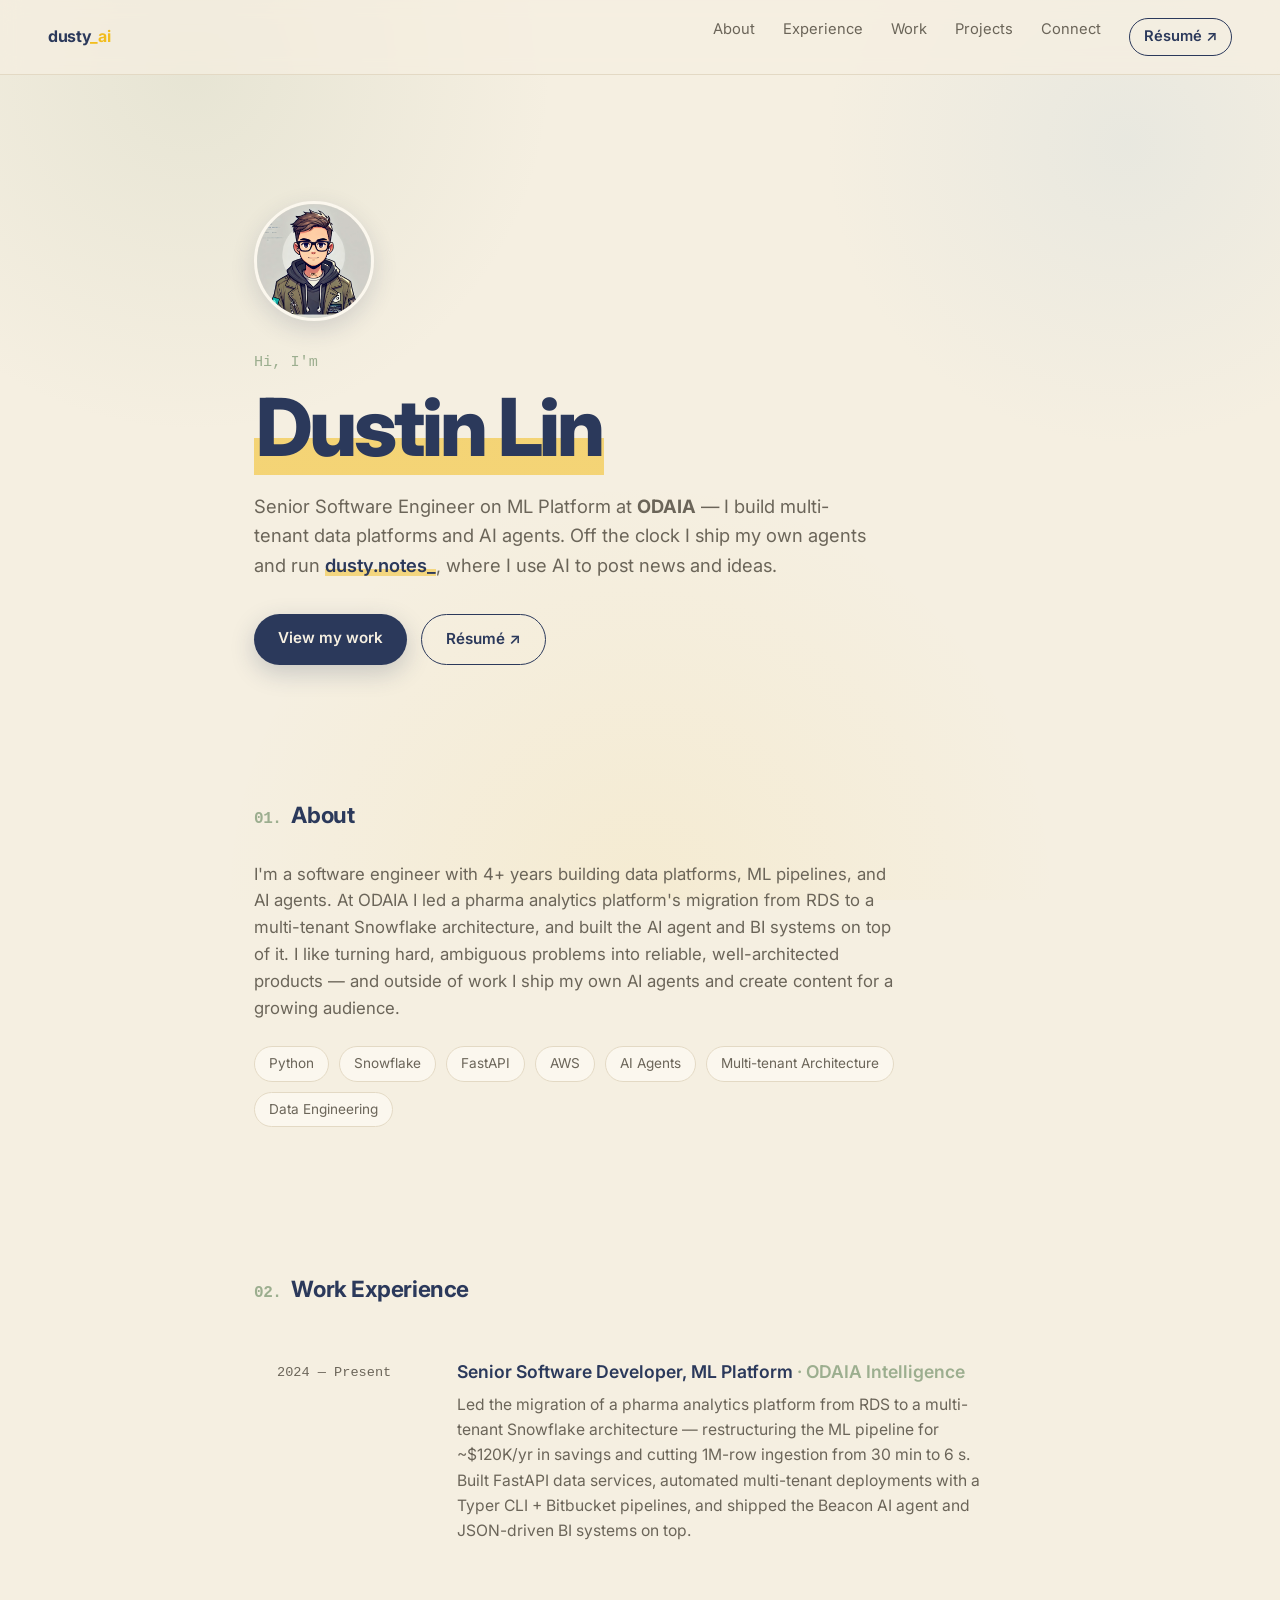
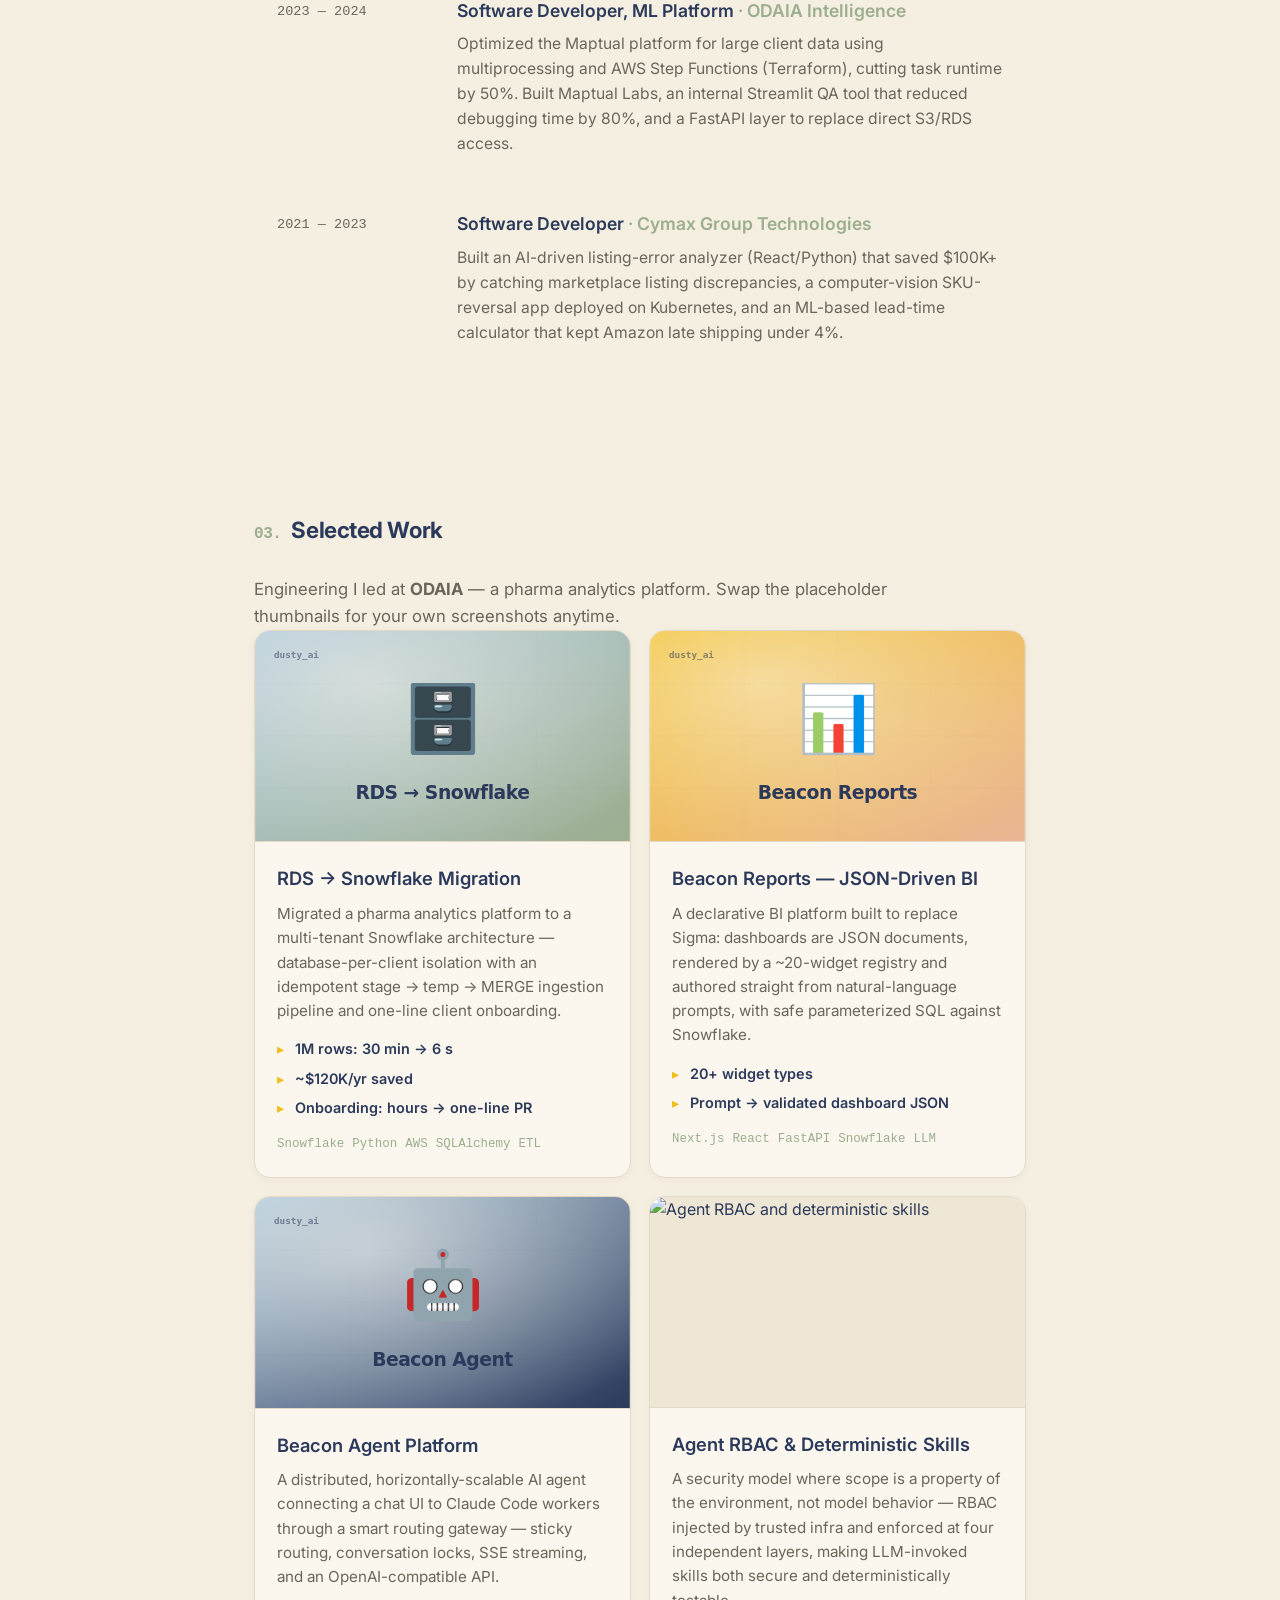
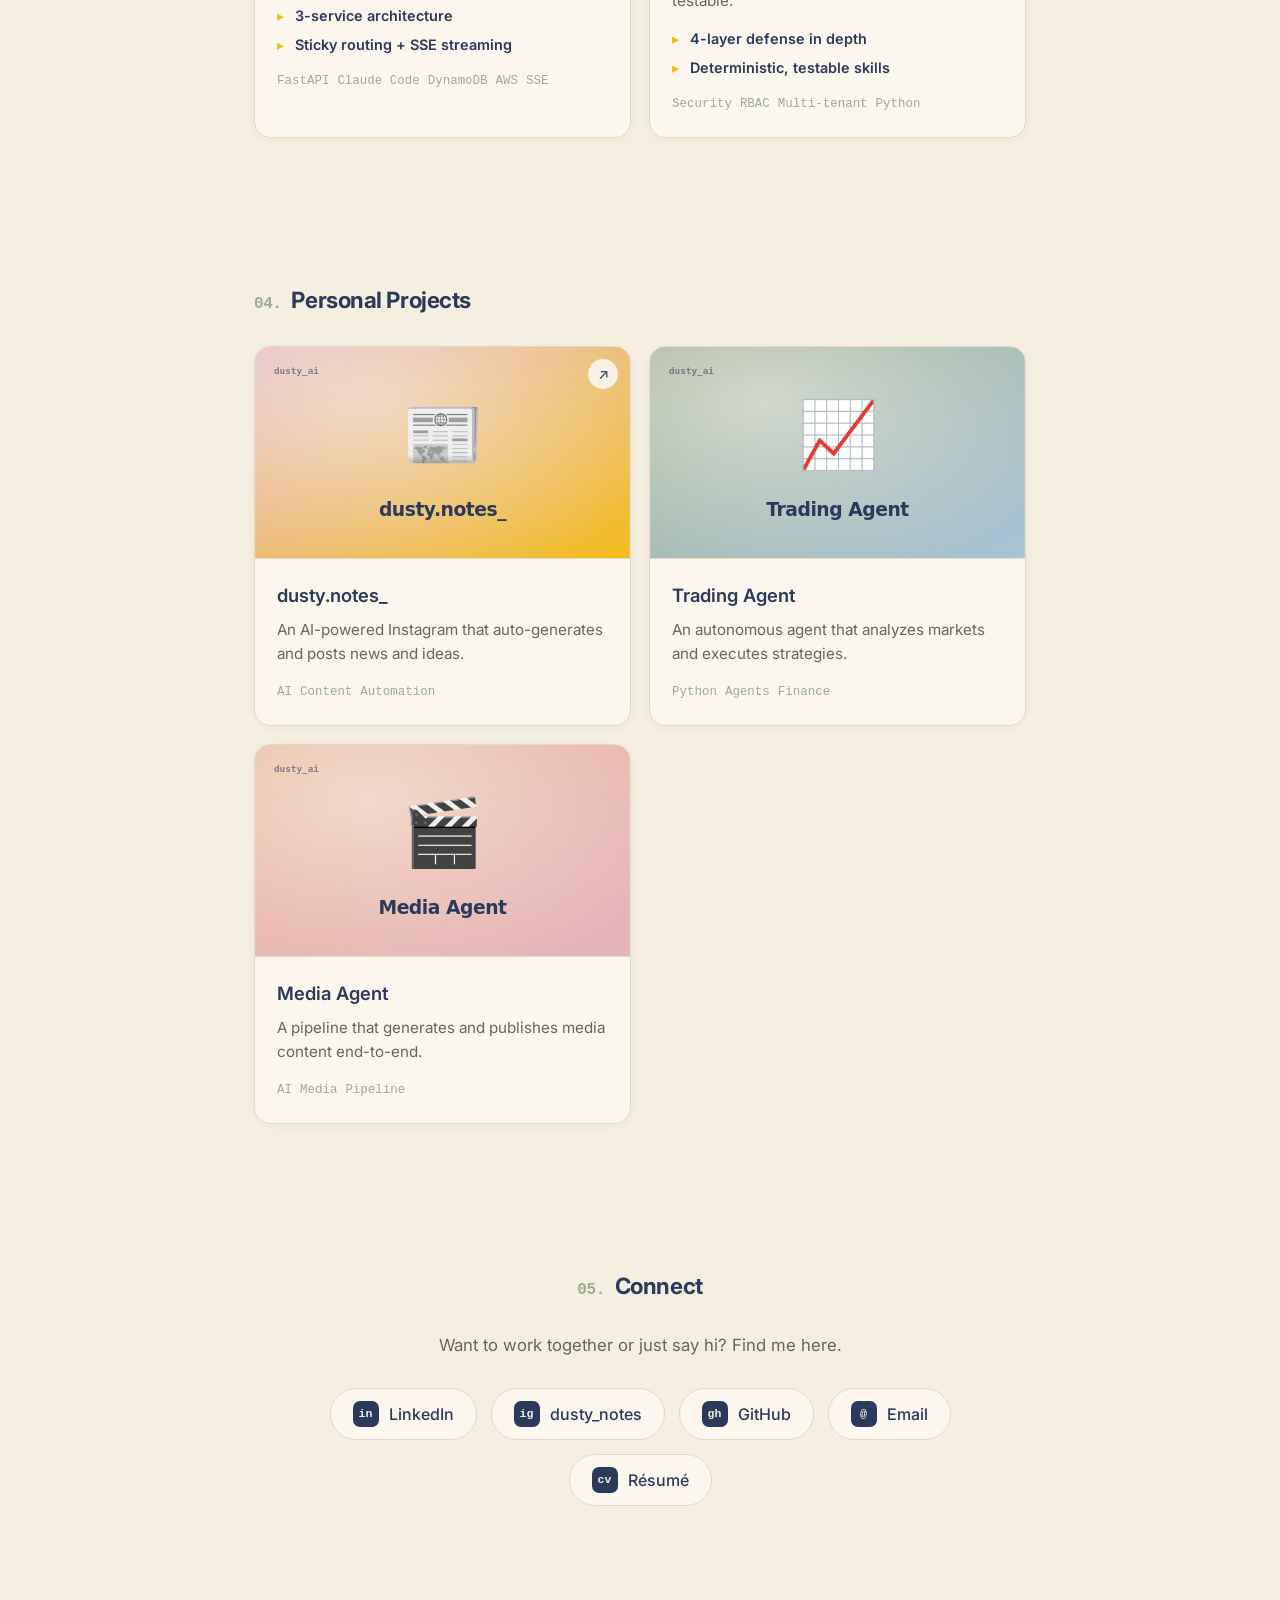
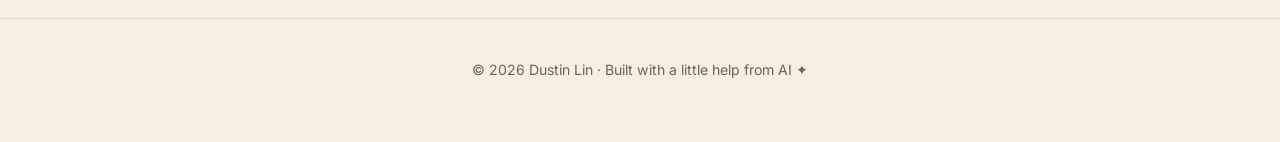
==== commit 65daffb2: "Add profile picture to hero Co-Authored-By: Claude Opus 4.8 (1M context) <noreply@anthropic.com>" ====
--- a/index.html
+++ b/index.html
@@ -30,6 +30,7 @@
   <main id="top">
     <!-- ===== Hero ===== -->
     <section class="hero reveal">
+      <img class="hero__avatar" src="assets/profile.png" alt="Dustin Lin" width="120" height="120" />
       <p class="hero__eyebrow">Hi, I'm</p>
       <h1 class="hero__name">Dustin Lin</h1>
       <p class="hero__tagline">
--- a/styles.css
+++ b/styles.css
@@ -87,6 +87,16 @@
 
 /* ===== Hero ===== */
 .hero { padding: clamp(80px, 14vh, 140px) 0 60px; }
+.hero__avatar {
+  width: 120px;
+  height: 120px;
+  border-radius: 50%;
+  object-fit: cover;
+  border: 3px solid var(--card);
+  box-shadow: 0 8px 24px rgba(43, 57, 91, 0.16);
+  margin-bottom: 22px;
+  background: var(--card);
+}
 .hero__eyebrow { color: var(--sage); font-family: ui-monospace, monospace; font-size: 0.95rem; margin-bottom: 12px; }
 .hero__name {
   font-size: clamp(2.8rem, 9vw, 5rem);
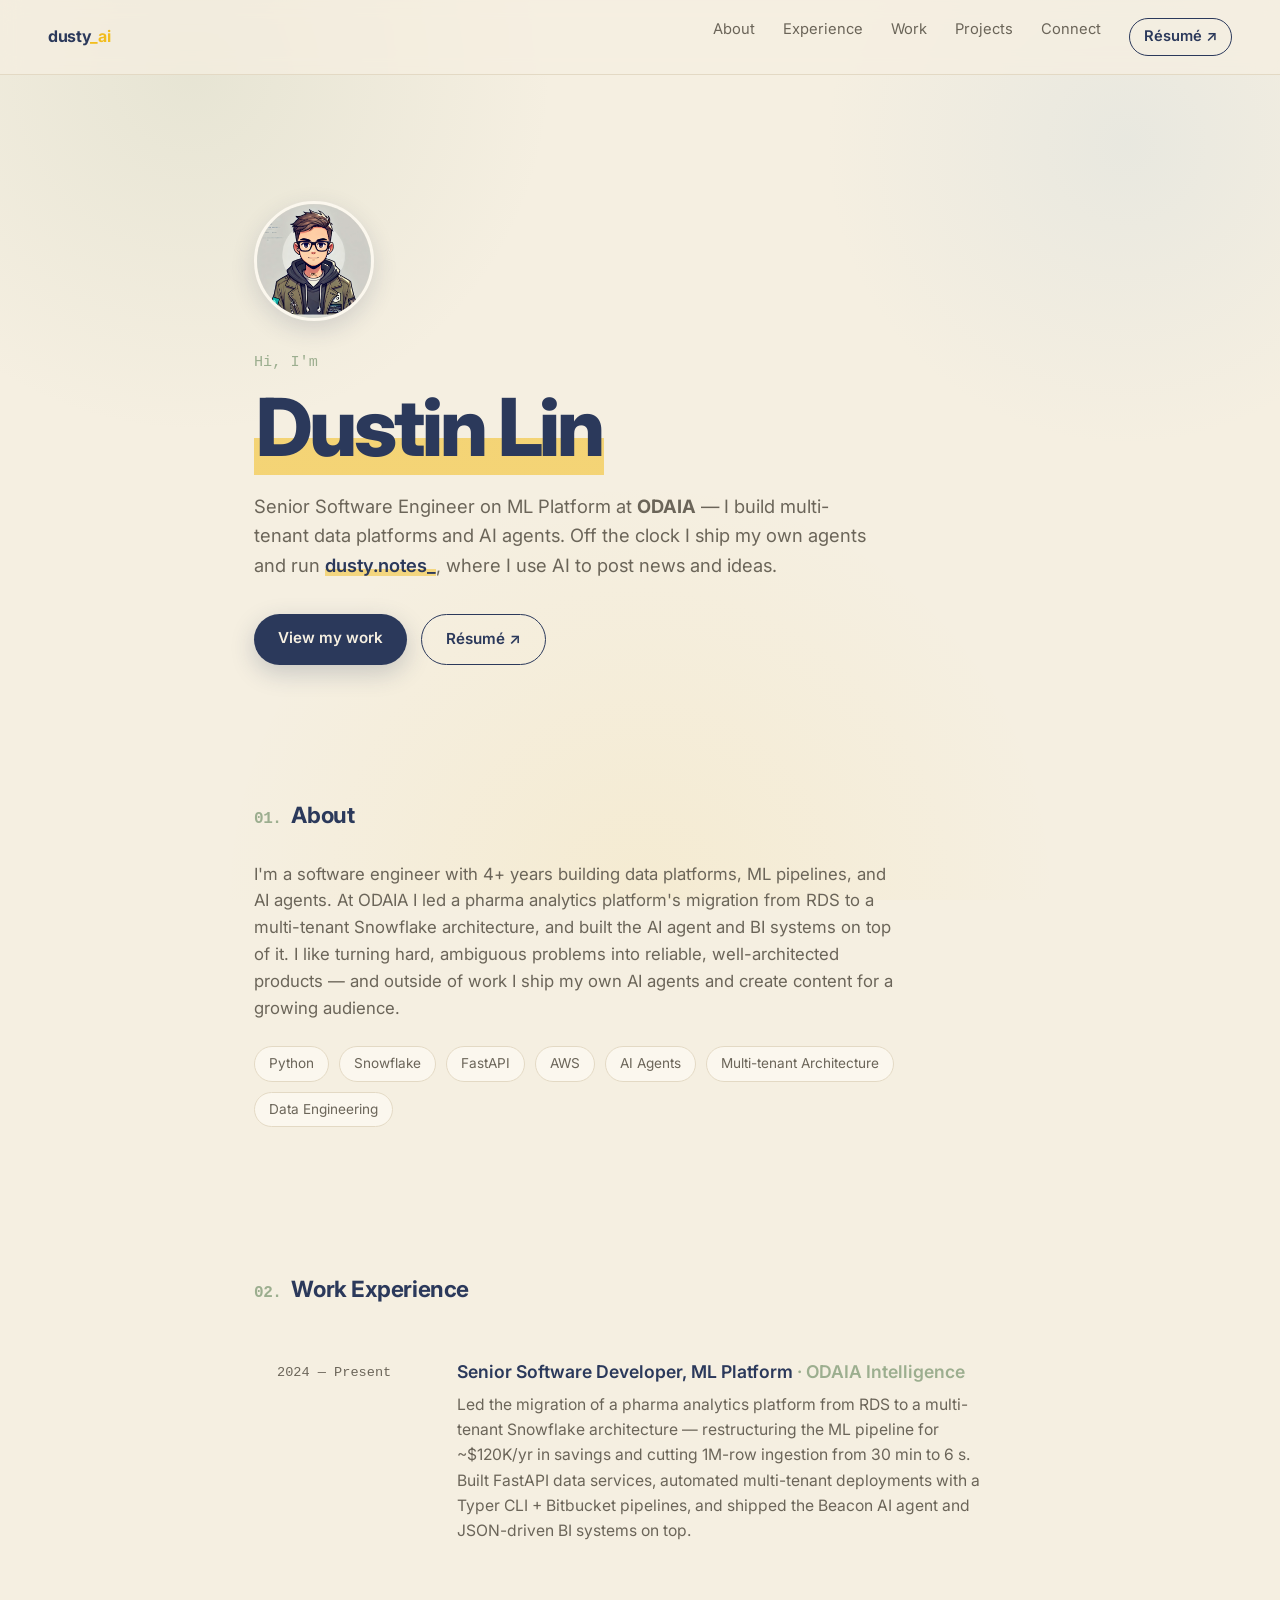
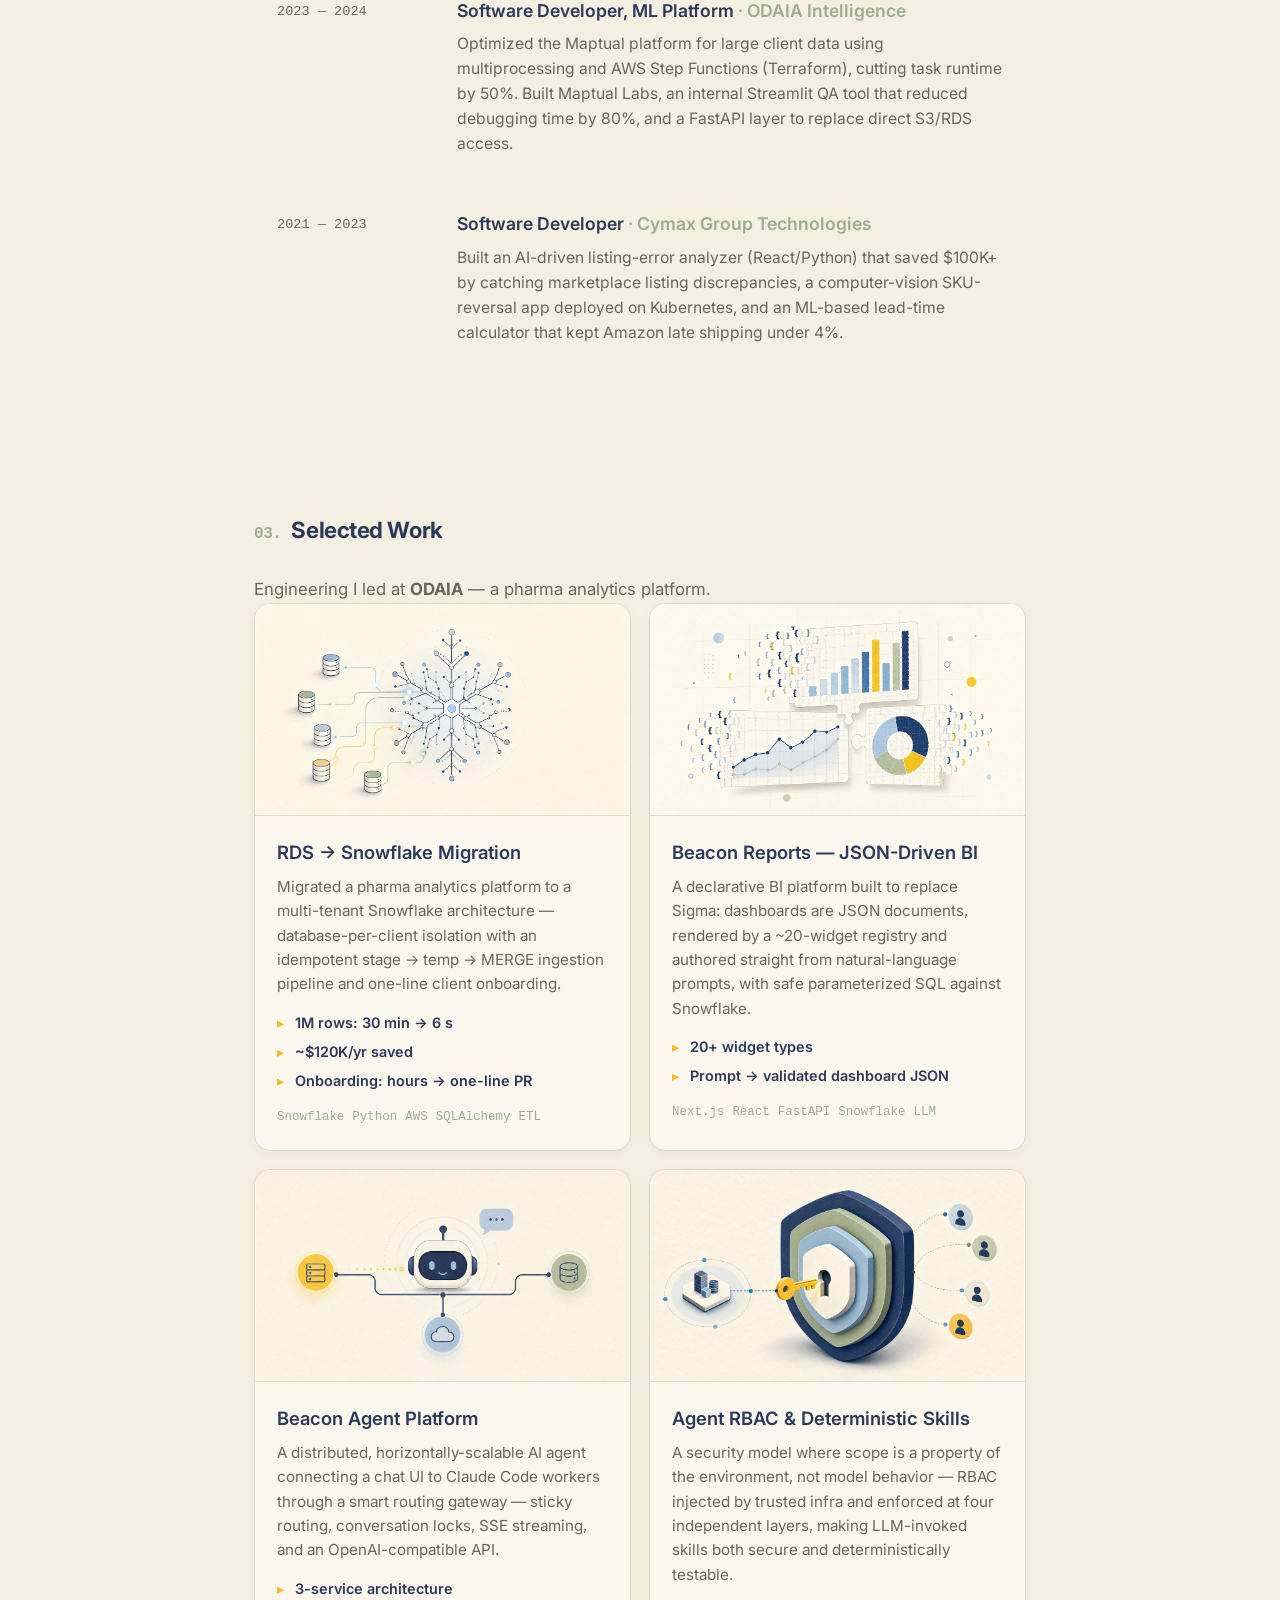
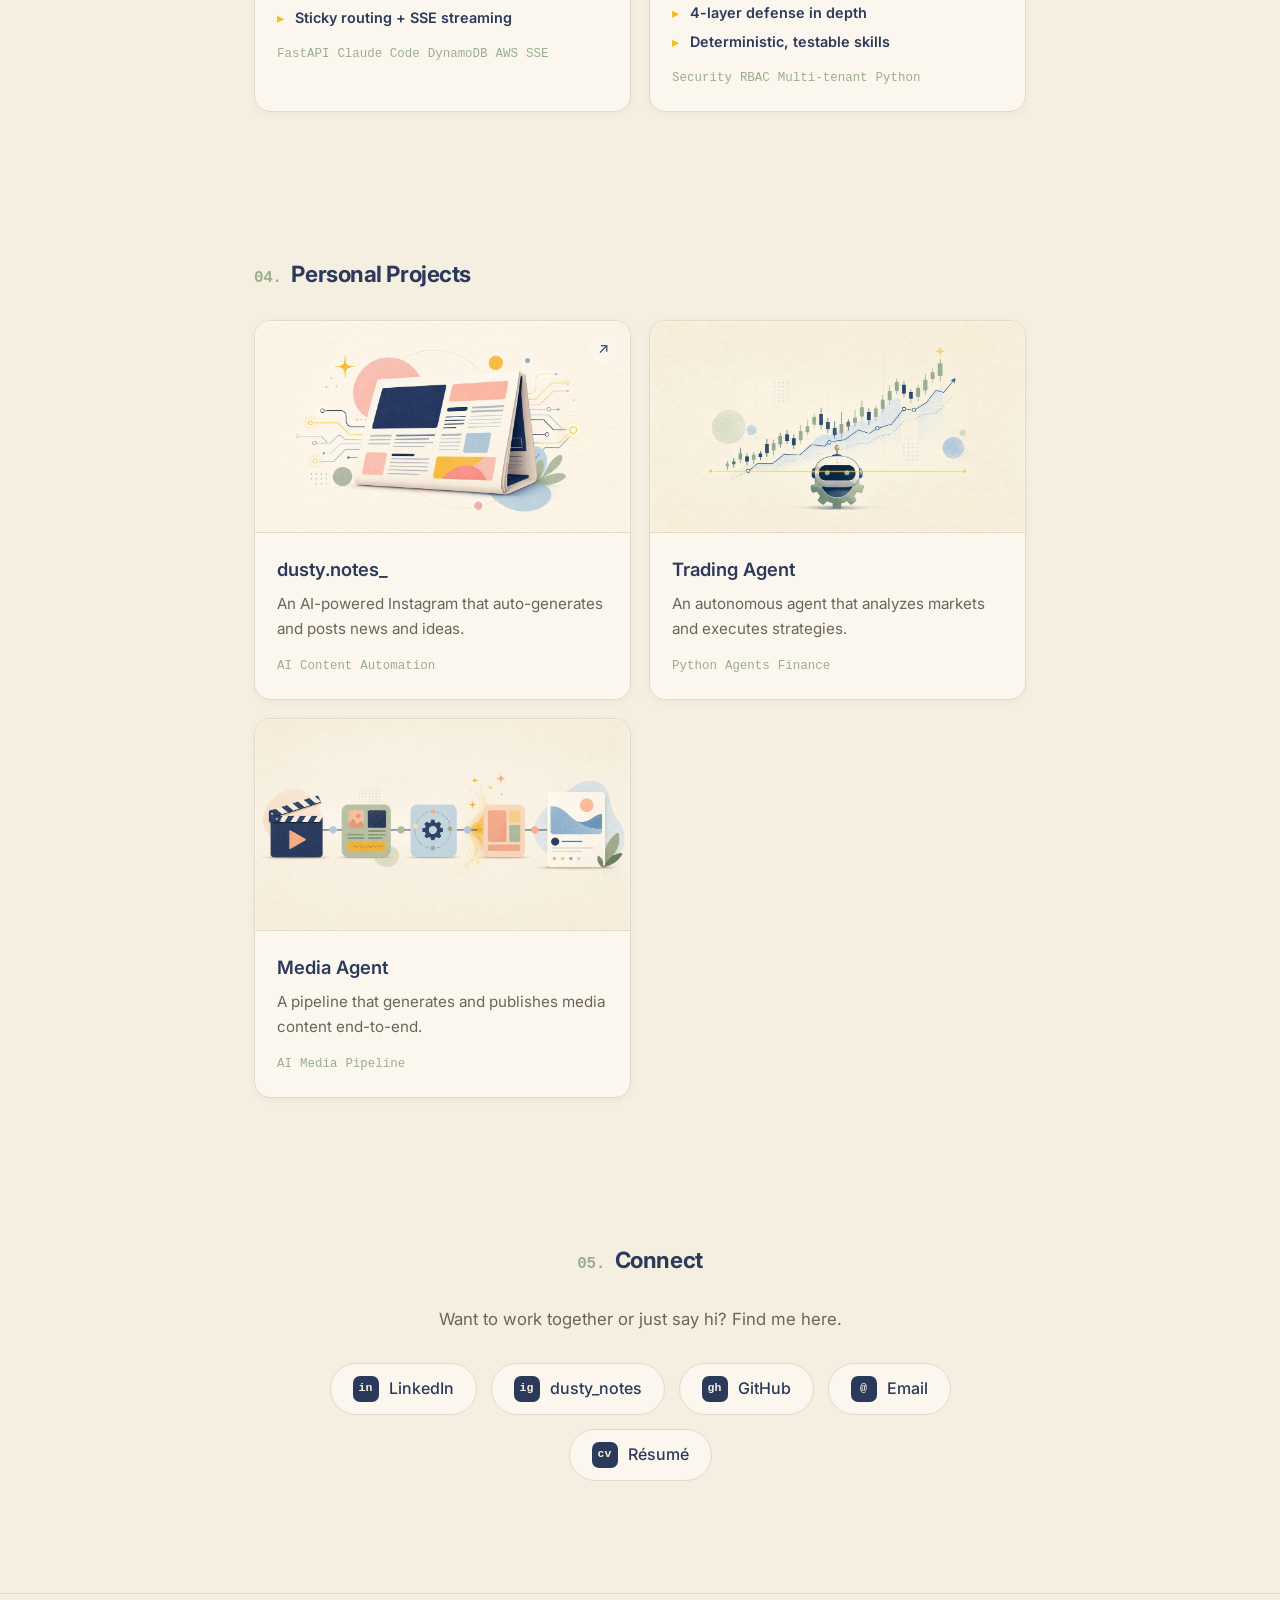
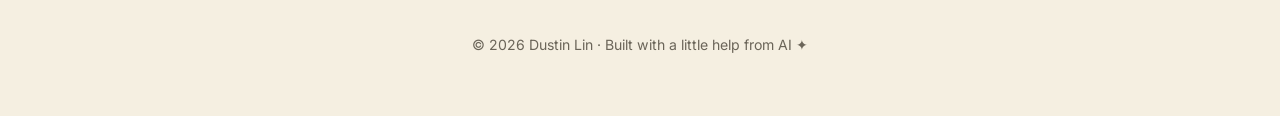
==== commit 975a0e13: "Add AI-generated project thumbnails (optimized JPG) Generated 7 cohesive card illustrations via Code" ====
--- a/index.html
+++ b/index.html
@@ -113,10 +113,10 @@
     <!-- ===== Selected Work (ODAIA) ===== -->
     <section id="work" class="section reveal">
       <h2 class="section__title"><span>03.</span> Selected Work</h2>
-      <p class="prose">Engineering I led at <strong>ODAIA</strong> — a pharma analytics platform. Swap the placeholder thumbnails for your own screenshots anytime.</p>
+      <p class="prose">Engineering I led at <strong>ODAIA</strong> — a pharma analytics platform.</p>
       <div class="grid grid--work">
         <article class="card card--work">
-          <div class="card__media"><img src="assets/work/snowflake-migration.svg" alt="RDS to Snowflake migration" loading="lazy" /></div>
+          <div class="card__media"><img src="assets/work/snowflake-migration.jpg" alt="RDS to Snowflake migration" loading="lazy" /></div>
           <div class="card__body">
             <h3 class="card__title">RDS → Snowflake Migration</h3>
             <p class="card__desc">Migrated a pharma analytics platform to a multi-tenant Snowflake
@@ -132,7 +132,7 @@
         </article>
 
         <article class="card card--work">
-          <div class="card__media"><img src="assets/work/beacon-reports.svg" alt="Beacon Reports BI platform" loading="lazy" /></div>
+          <div class="card__media"><img src="assets/work/beacon-reports.jpg" alt="Beacon Reports BI platform" loading="lazy" /></div>
           <div class="card__body">
             <h3 class="card__title">Beacon Reports — JSON-Driven BI</h3>
             <p class="card__desc">A declarative BI platform built to replace Sigma: dashboards are
@@ -147,7 +147,7 @@
         </article>
 
         <article class="card card--work">
-          <div class="card__media"><img src="assets/work/beacon-agent.svg" alt="Beacon Agent platform" loading="lazy" /></div>
+          <div class="card__media"><img src="assets/work/beacon-agent.jpg" alt="Beacon Agent platform" loading="lazy" /></div>
           <div class="card__body">
             <h3 class="card__title">Beacon Agent Platform</h3>
             <p class="card__desc">A distributed, horizontally-scalable AI agent connecting a chat UI
@@ -162,7 +162,7 @@
         </article>
 
         <article class="card card--work">
-          <div class="card__media"><img src="assets/work/agent-rbac.svg" alt="Agent RBAC and deterministic skills" loading="lazy" /></div>
+          <div class="card__media"><img src="assets/work/agent-rbac.jpg" alt="Agent RBAC and deterministic skills" loading="lazy" /></div>
           <div class="card__body">
             <h3 class="card__title">Agent RBAC &amp; Deterministic Skills</h3>
             <p class="card__desc">A security model where scope is a property of the environment, not
@@ -183,7 +183,7 @@
       <h2 class="section__title"><span>04.</span> Personal Projects</h2>
       <div class="grid grid--work">
         <a class="card card--work" href="https://www.instagram.com/dusty.notes_/" target="_blank" rel="noopener">
-          <div class="card__media"><img src="assets/work/dusty-notes.svg" alt="dusty.notes_" loading="lazy" /><span class="card__link">↗</span></div>
+          <div class="card__media"><img src="assets/work/dusty-notes.jpg" alt="dusty.notes_" loading="lazy" /><span class="card__link">↗</span></div>
           <div class="card__body">
             <h3 class="card__title">dusty.notes_</h3>
             <p class="card__desc">An AI-powered Instagram that auto-generates and posts news and ideas.</p>
@@ -191,7 +191,7 @@
           </div>
         </a>
         <article class="card card--work">
-          <div class="card__media"><img src="assets/work/trading-agent.svg" alt="Trading Agent" loading="lazy" /></div>
+          <div class="card__media"><img src="assets/work/trading-agent.jpg" alt="Trading Agent" loading="lazy" /></div>
           <div class="card__body">
             <h3 class="card__title">Trading Agent</h3>
             <p class="card__desc">An autonomous agent that analyzes markets and executes strategies.</p>
@@ -199,7 +199,7 @@
           </div>
         </article>
         <article class="card card--work">
-          <div class="card__media"><img src="assets/work/media-agent.svg" alt="Media Agent" loading="lazy" /></div>
+          <div class="card__media"><img src="assets/work/media-agent.jpg" alt="Media Agent" loading="lazy" /></div>
           <div class="card__body">
             <h3 class="card__title">Media Agent</h3>
             <p class="card__desc">A pipeline that generates and publishes media content end-to-end.</p>
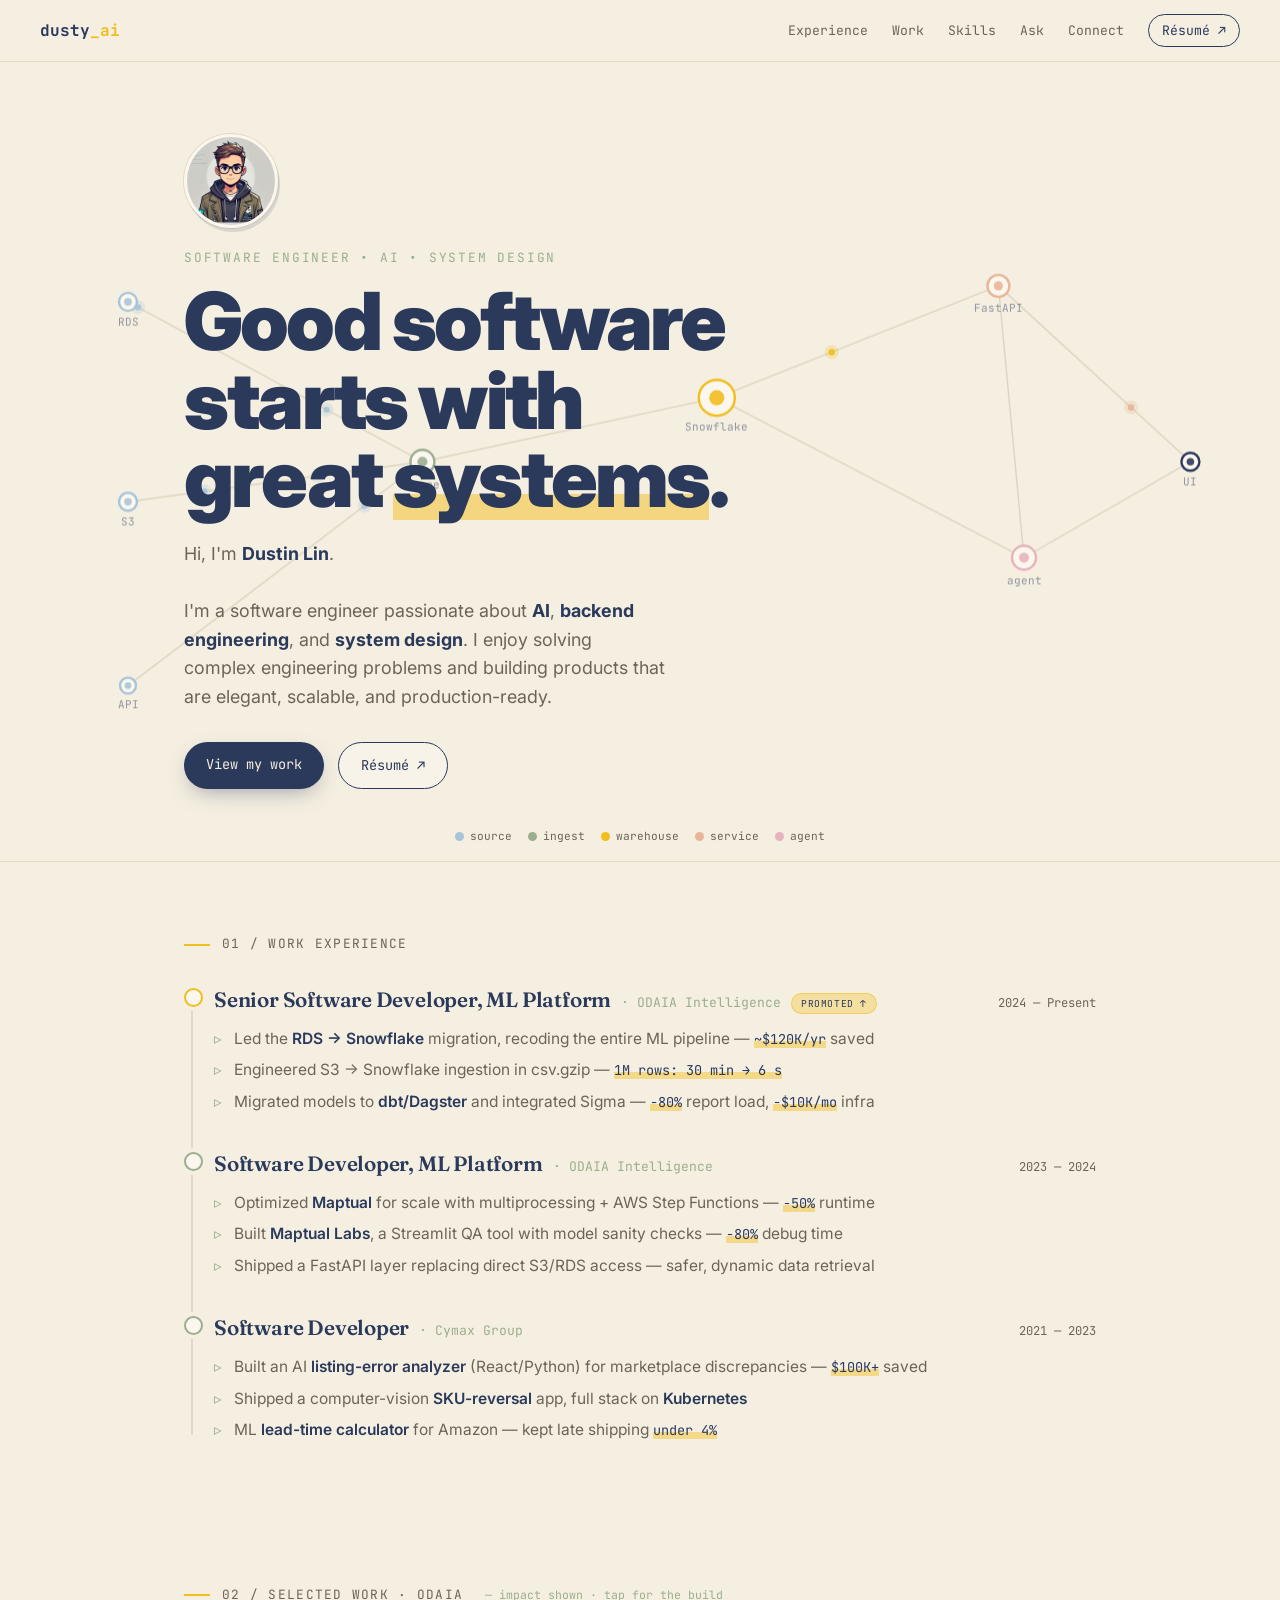
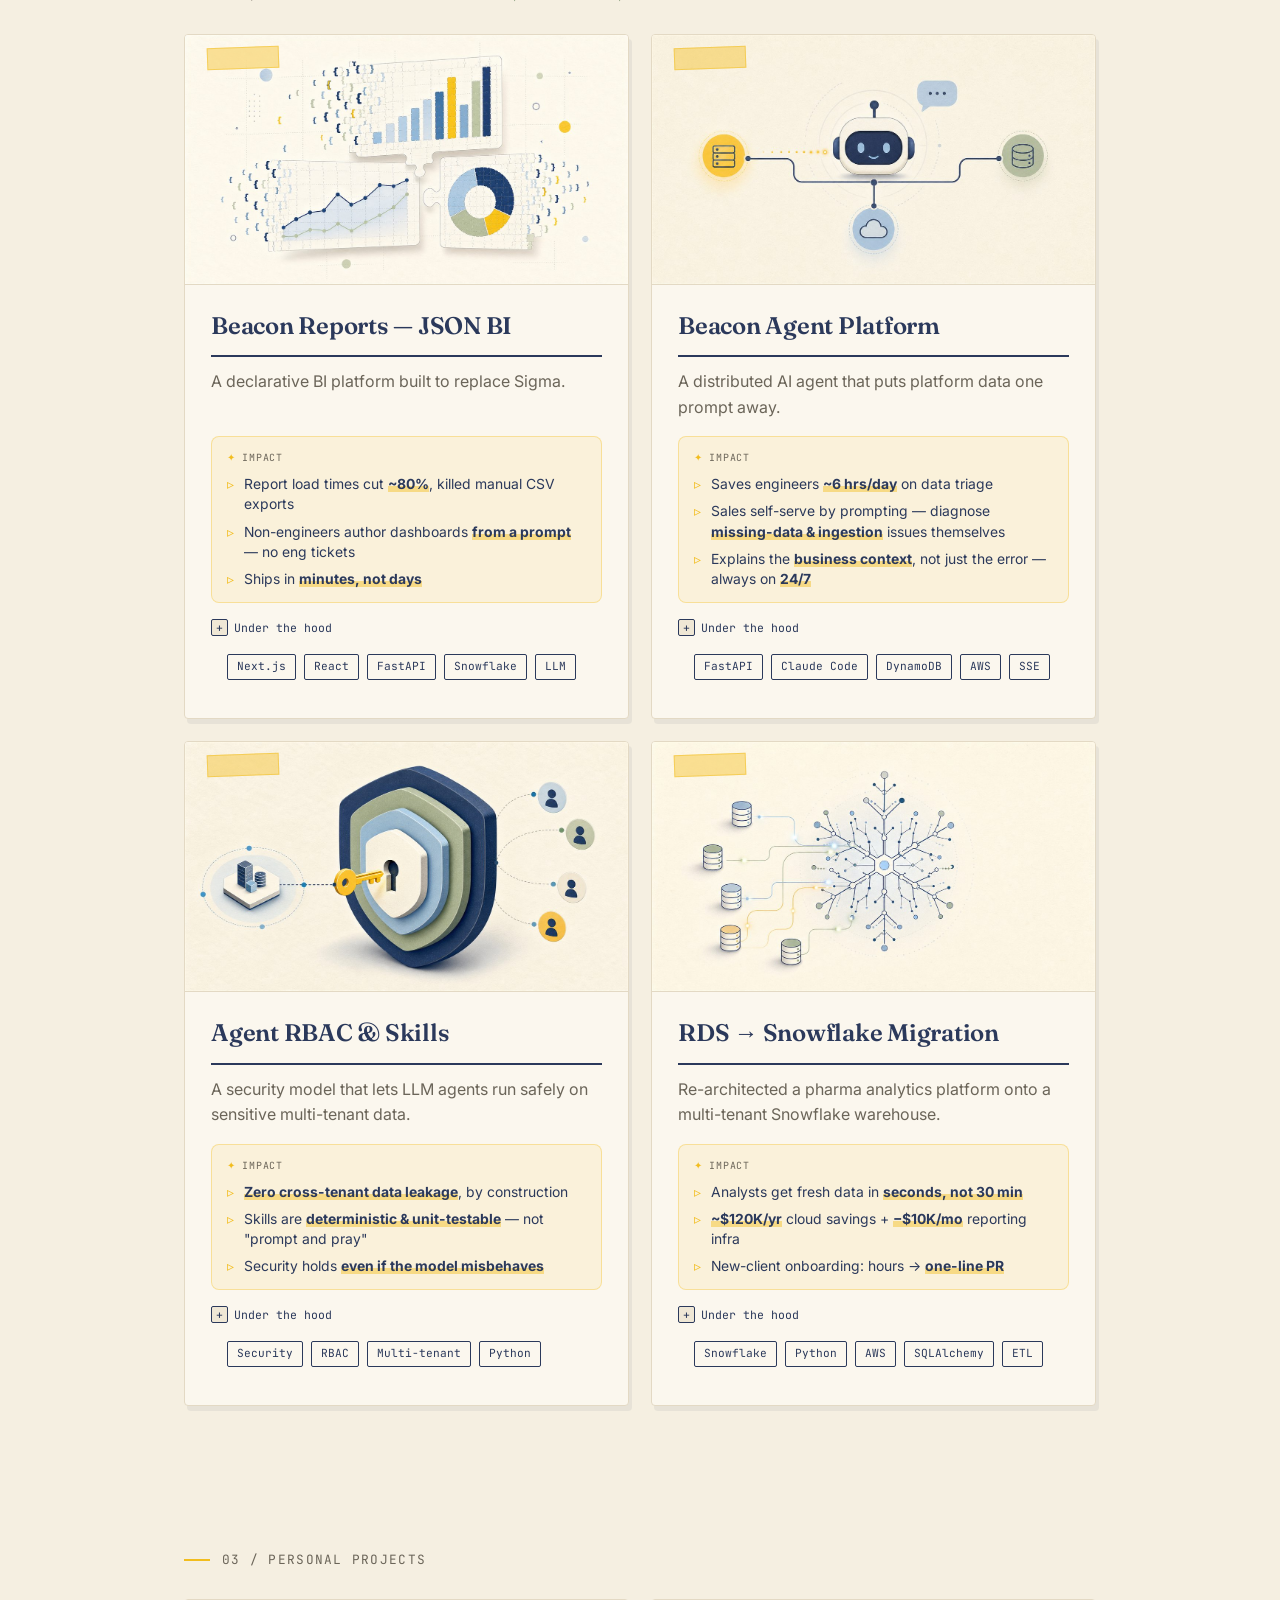
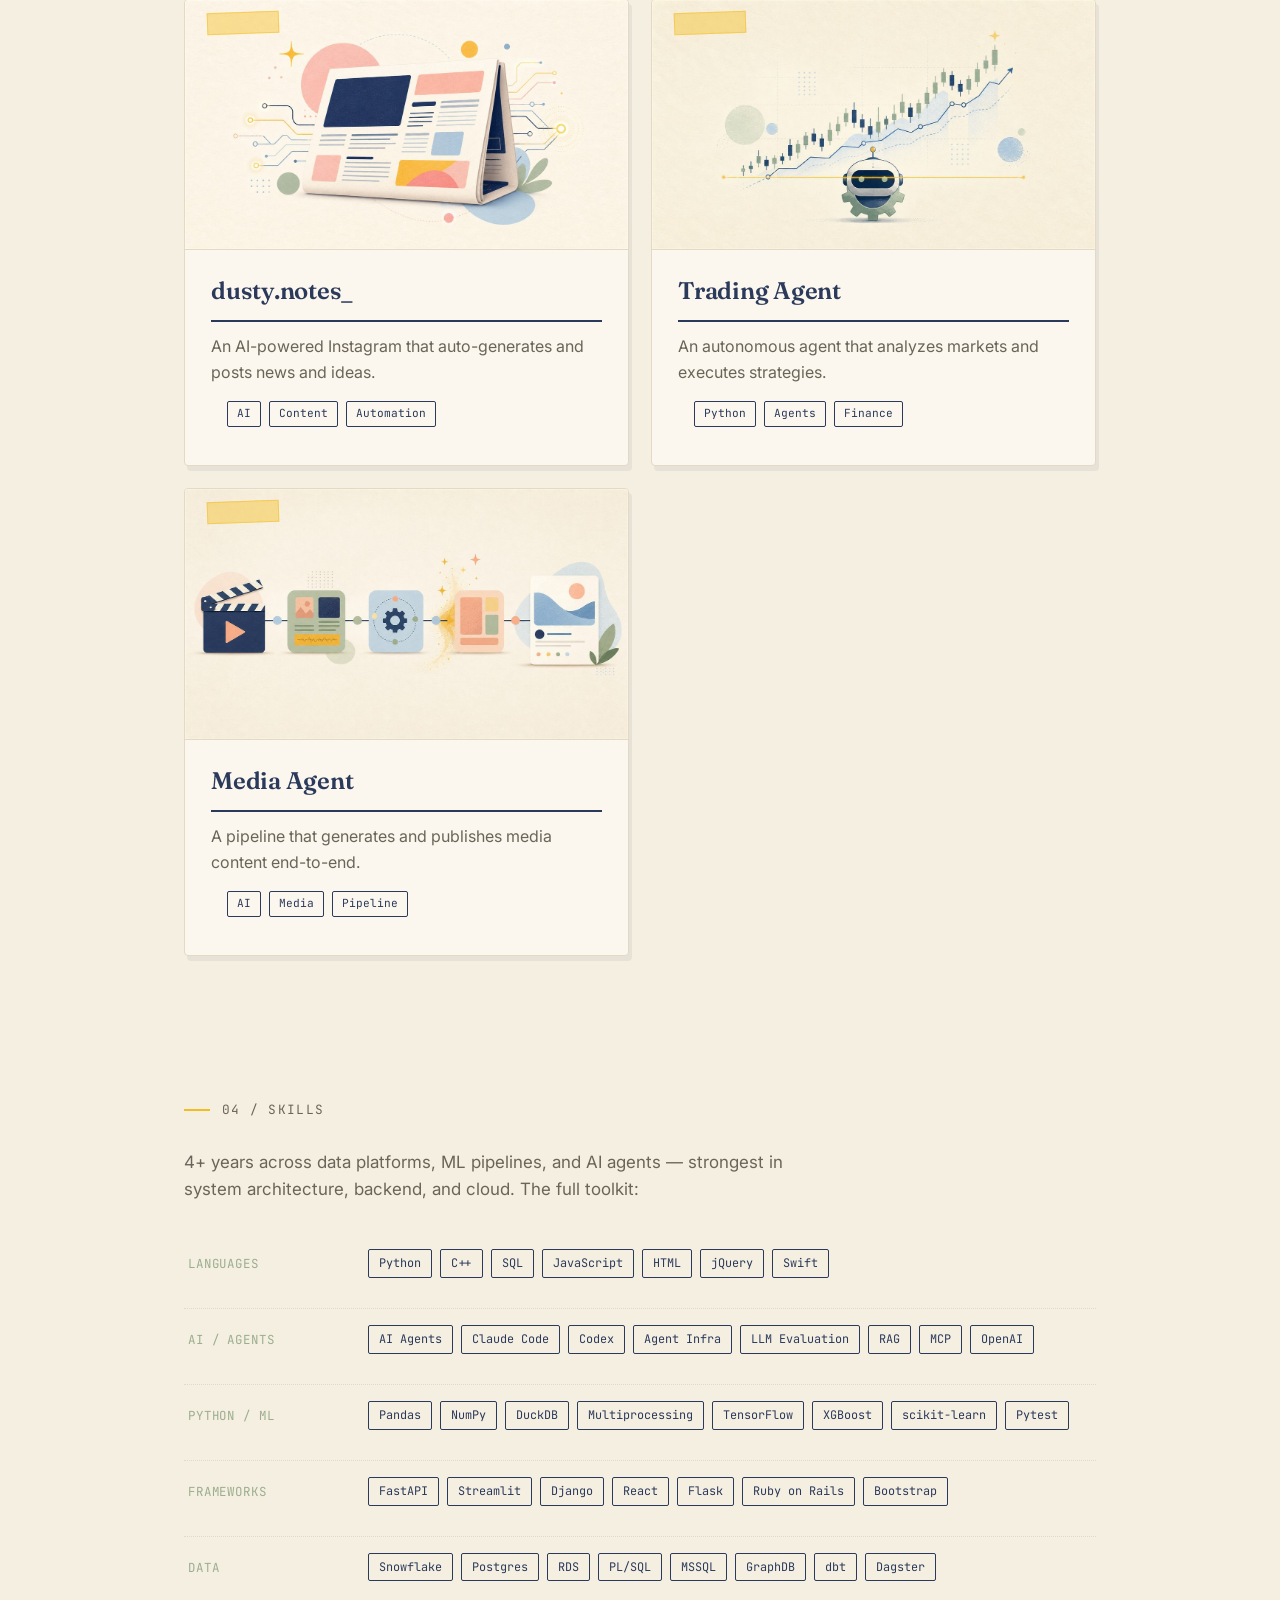
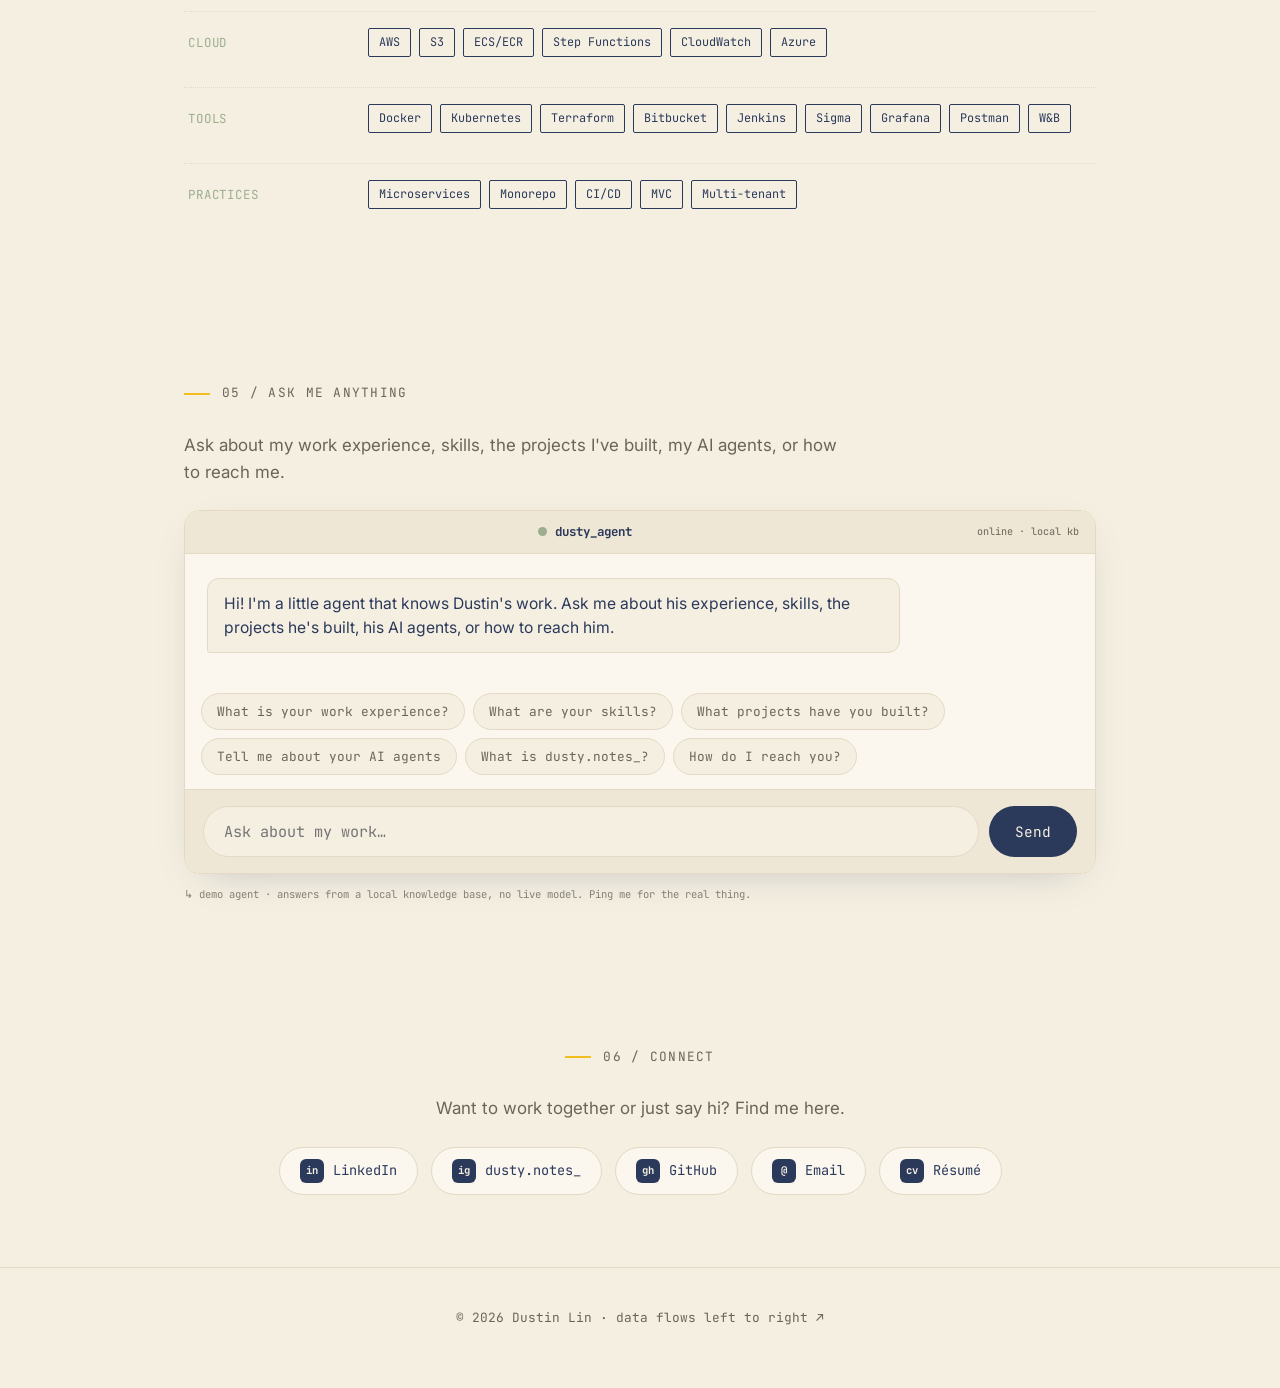
==== commit a95c272d: "Redesign homepage: interactive architecture theme with notebook cards Promote the architecture candi" ====
--- a/index.html
+++ b/index.html
@@ -3,242 +3,465 @@
 <head>
   <meta charset="UTF-8" />
   <meta name="viewport" content="width=device-width, initial-scale=1.0" />
-  <title>Dustin Lin — Software Engineer & AI Builder</title>
-  <meta name="description" content="Portfolio of Dustin Lin — Senior Software Engineer (ML Platform) at ODAIA. Multi-tenant data platforms, AI agents, and dusty.notes_." />
+  <title>Dustin Lin — Software Engineer · AI, Backend &amp; System Design</title>
+  <meta name="description" content="Dustin Lin — software engineer passionate about AI, backend engineering, and system design. Senior Software Engineer on ML Platform at ODAIA." />
   <link rel="preconnect" href="https://fonts.googleapis.com" />
   <link rel="preconnect" href="https://fonts.gstatic.com" crossorigin />
-  <link rel="stylesheet" href="https://fonts.googleapis.com/css2?family=Inter:wght@400;500;600;700;800&display=swap" />
-  <link rel="stylesheet" href="styles.css" />
+  <link rel="stylesheet" href="https://fonts.googleapis.com/css2?family=Fraunces:opsz,wght@9..144,500;9..144,600;9..144,700&family=Inter:wght@400;500;600;700;800;900&family=JetBrains+Mono:wght@400;500;700&display=swap" />
+  <style>
+    :root{
+      --paper:#f5efe1; --paper2:#efe7d5; --card:#fbf7ee; --border:#e3d9c4;
+      --ink:#2b395b; --ink-soft:#5a6480; --graphite:#6b6559;
+      --highlight:#f2bd1e; --sage:#9cae8f; --sky:#a8c4d8; --peach:#e9b596; --blush:#e5b3bd;
+      --serif:'Fraunces',Georgia,'Times New Roman',serif;
+      --sans:'Inter',system-ui,-apple-system,'Segoe UI',sans-serif;
+      --mono:'JetBrains Mono',ui-monospace,Consolas,monospace;
+      --max:960px;
+    }
+    *{box-sizing:border-box;margin:0;padding:0;}
+    html{scroll-behavior:smooth;}
+    body{font-family:var(--sans);color:var(--ink);background:var(--paper);-webkit-font-smoothing:antialiased;line-height:1.6;overflow-x:hidden;}
+    a{color:inherit;text-decoration:none;}
+
+    .nav{position:sticky;top:0;z-index:20;display:flex;align-items:center;justify-content:space-between;
+      padding:14px clamp(18px,4vw,40px);background:rgba(245,239,225,.8);backdrop-filter:blur(8px);border-bottom:1px solid var(--border);}
+    .nav .brand{font-family:var(--mono);font-weight:700;}.nav .brand b{color:var(--highlight);}
+    .nav .links{display:flex;align-items:center;gap:clamp(12px,2.4vw,24px);}
+    .nav .links a{font-family:var(--mono);font-size:.82rem;color:var(--graphite);}
+    .nav .links a:hover{color:var(--ink);}
+    .nav .resume{border:1px solid var(--ink);border-radius:100px;padding:5px 13px;color:var(--ink)!important;}
+    .nav .resume:hover{background:var(--ink);color:var(--paper)!important;}
+    @media(max-width:640px){.nav .links a:not(.resume){display:none;}}
+
+    /* HERO */
+    .hero{position:relative;min-height:clamp(520px,82vh,760px);display:flex;align-items:center;overflow:hidden;
+      border-bottom:1px solid var(--border);}
+    #arch{position:absolute;inset:0;width:100%;height:100%;display:block;}
+    .hero__inner{position:relative;z-index:2;max-width:var(--max);margin:0 auto;padding:0 clamp(20px,5vw,24px);width:100%;pointer-events:none;}
+    .hero__avatar{width:94px;height:94px;border-radius:50%;object-fit:cover;display:block;background:var(--card);
+      border:3px solid var(--card);box-shadow:2px 4px 0 rgba(43,57,91,.14),0 0 0 1px var(--border);margin-bottom:20px;}
+    .hero__eyebrow{font-family:var(--mono);font-size:.8rem;letter-spacing:.14em;text-transform:uppercase;color:var(--sage);margin-bottom:14px;}
+    .hero h1{font-size:clamp(2.6rem,8vw,5rem);font-weight:900;line-height:.98;letter-spacing:-.035em;max-width:14ch;}
+    .hero h1 em{font-style:normal;color:var(--ink);position:relative;}
+    .hero h1 em::after{content:"";position:absolute;left:0;right:0;bottom:.08em;height:.32em;background:rgba(242,189,30,.5);z-index:-1;}
+    .hero__sub{margin-top:22px;font-size:1.12rem;color:var(--graphite);max-width:44ch;}
+    .hero__sub b{color:var(--ink);}
+    .hero__cta{display:flex;gap:14px;margin-top:30px;flex-wrap:wrap;pointer-events:auto;}
+    .btn{font-family:var(--mono);font-size:.85rem;padding:12px 22px;border-radius:100px;transition:transform .15s;cursor:pointer;}
+    .btn:hover{transform:translateY(-2px);}
+    .btn--p{background:var(--ink);color:var(--paper);box-shadow:0 8px 22px -8px rgba(43,57,91,.5);}
+    .btn--g{border:1px solid var(--ink);background:rgba(251,247,238,.6);}
+    .legend{position:absolute;bottom:16px;left:0;right:0;z-index:2;display:flex;gap:16px;justify-content:center;flex-wrap:wrap;
+      font-family:var(--mono);font-size:.7rem;color:var(--graphite);pointer-events:none;}
+    .legend span{display:flex;align-items:center;gap:6px;}
+    .legend i{width:9px;height:9px;border-radius:50%;display:block;}
+    /* hero node tooltip */
+    .tip{position:absolute;z-index:3;pointer-events:none;transform:translate(-50%,-100%);
+      background:var(--ink);color:var(--paper);font-family:var(--mono);font-size:.72rem;line-height:1.4;
+      padding:8px 11px;border-radius:8px;max-width:210px;box-shadow:0 10px 26px -12px rgba(43,57,91,.6);
+      opacity:0;transition:opacity .14s;margin-top:-12px;}
+    .tip::after{content:"";position:absolute;left:50%;bottom:-5px;transform:translateX(-50%) rotate(45deg);
+      width:10px;height:10px;background:var(--ink);border-radius:2px;}
+    .tip b{color:var(--highlight);}
+    .tip.show{opacity:1;}
+    .tip small{display:block;color:var(--sky);opacity:.85;margin-top:3px;font-size:.64rem;}
+
+    main{max-width:var(--max);margin:0 auto;padding:0 clamp(20px,5vw,24px);}
+    section{padding:72px 0;}
+    .stitle{font-family:var(--mono);font-size:.8rem;letter-spacing:.1em;text-transform:uppercase;color:var(--graphite);
+      display:flex;align-items:center;gap:12px;margin-bottom:28px;}
+    .stitle::before{content:"";width:26px;height:2px;background:var(--highlight);}
+    .prose{color:var(--graphite);max-width:60ch;font-size:1.06rem;}.prose strong{color:var(--ink);}
+    .tags{display:flex;flex-wrap:wrap;gap:9px;margin-top:22px;}
+    .tags li{list-style:none;font-family:var(--mono);font-size:.75rem;padding:5px 12px;background:var(--card);border:1px solid var(--border);border-radius:100px;color:var(--graphite);}
+    /* skills matrix */
+    .skills{display:flex;flex-direction:column;}
+    .skillrow{display:grid;grid-template-columns:140px 1fr;gap:24px;align-items:start;padding:16px 4px;border-bottom:1px dotted var(--border);}
+    .skillrow:last-child{border-bottom:none;}
+    .skillcat{font-family:var(--mono);font-size:.78rem;color:var(--sage);text-transform:uppercase;letter-spacing:.07em;padding-top:5px;}
+    .skillrow .chips{margin-top:0;gap:8px;}
+    .skillrow .chips li{font-size:.74rem;padding:4px 10px;}
+    @media(max-width:600px){.skillrow{grid-template-columns:1fr;gap:10px;}}
+
+    .timeline{position:relative;display:flex;flex-direction:column;gap:34px;padding-left:30px;}
+    .timeline::before{content:"";position:absolute;left:7px;top:6px;bottom:6px;width:2px;background:var(--border);}
+    .job{position:relative;}
+    .job::before{content:"";position:absolute;left:-30px;top:5px;width:15px;height:15px;border-radius:50%;
+      background:var(--card);border:2.5px solid var(--sage);box-shadow:0 0 0 4px var(--paper);}
+    .job--now::before{border-color:var(--highlight);}
+    .job__top{display:flex;flex-wrap:wrap;align-items:baseline;gap:10px;}
+    .job__role{font-family:var(--serif);font-size:1.3rem;font-weight:600;letter-spacing:-.01em;}
+    .job__co{font-family:var(--mono);font-size:.82rem;color:var(--sage);}
+    .job__yr{font-family:var(--mono);font-size:.76rem;color:var(--graphite);margin-left:auto;}
+    .job__promo{font-family:var(--mono);font-size:.6rem;text-transform:uppercase;letter-spacing:.06em;color:var(--ink);
+      background:rgba(242,189,30,.32);border:1px solid rgba(242,189,30,.55);border-radius:100px;padding:2px 9px;}
+    .ach{list-style:none;margin-top:11px;display:flex;flex-direction:column;gap:8px;}
+    .ach li{position:relative;padding-left:20px;color:var(--graphite);font-size:.97rem;line-height:1.5;}
+    .ach li::before{content:"▹";position:absolute;left:0;top:0;color:var(--sage);}
+    .ach b{color:var(--ink);font-weight:600;}
+    .ach em{font-style:normal;font-family:var(--mono);font-size:.85rem;color:var(--ink);white-space:nowrap;
+      box-shadow:inset 0 -7px 0 rgba(242,189,30,.45);}
+    @media(max-width:600px){.job__yr{margin-left:0;}}
+
+    .grid{display:grid;grid-template-columns:repeat(auto-fill,minmax(380px,1fr));gap:22px;}
+    @media(max-width:820px){.grid{grid-template-columns:1fr;}}
+    .card{background:var(--card);border:1px solid var(--border);border-radius:4px;overflow:hidden;display:flex;flex-direction:column;
+      box-shadow:3px 5px 0 rgba(43,57,91,.07);transition:transform .18s,box-shadow .2s;}
+    .card:hover{transform:translateY(-4px);box-shadow:6px 10px 0 rgba(43,57,91,.11);}
+    .card .media{aspect-ratio:16/9;border-bottom:1px solid var(--border);background:var(--paper2);position:relative;}
+    .card .media img{width:100%;height:100%;object-fit:cover;display:block;}
+    .card .media::after{content:"";position:absolute;top:12px;left:22px;width:70px;height:20px;
+      background:rgba(242,189,30,.42);border:1px solid rgba(242,189,30,.5);transform:rotate(-2deg);}
+    .card .b{padding:22px 26px 24px;display:flex;flex-direction:column;flex:1;}
+    .card h3{font-family:var(--serif);font-size:1.5rem;font-weight:600;letter-spacing:-.01em;
+      border-bottom:2px solid var(--ink);padding-bottom:10px;margin-bottom:12px;}
+    .card p{color:var(--graphite);font-size:1rem;flex:1;}
+    /* notebook spec sheet */
+    .spec{list-style:none;margin:16px 0 0;font-family:var(--mono);font-size:.82rem;}
+    .spec li{display:flex;justify-content:space-between;gap:12px;padding:7px 0;border-bottom:1px dotted var(--border);}
+    .spec li span{color:var(--graphite);}
+    .spec li b{font-variant-numeric:tabular-nums;color:var(--ink);box-shadow:inset 0 -7px 0 rgba(242,189,30,.45);}
+    /* square tag chips */
+    .chips{list-style:none;display:flex;flex-wrap:wrap;gap:7px;margin-top:16px;}
+    .chips li{font-family:var(--mono);font-size:.7rem;border:1px solid var(--ink);border-radius:2px;padding:3px 9px;color:var(--ink);}
+    /* expandable work cards */
+    .card .impact{margin-top:16px;padding:13px 15px;background:rgba(242,189,30,.09);border:1px solid rgba(242,189,30,.35);border-radius:8px;}
+    .card .impact__h{font-family:var(--mono);font-size:.62rem;text-transform:uppercase;letter-spacing:.09em;color:var(--graphite);margin-bottom:8px;display:flex;align-items:center;gap:6px;}
+    .card .impact__h::before{content:"✦";color:var(--highlight);}
+    .card .impact ul{list-style:none;display:flex;flex-direction:column;gap:7px;}
+    .card .impact li{position:relative;font-size:.87rem;color:var(--ink);padding-left:17px;line-height:1.45;}
+    .card .impact li::before{content:"▹";position:absolute;left:0;top:0;color:var(--highlight);}
+    .card .impact b{color:var(--ink);font-weight:700;box-shadow:inset 0 -6px 0 rgba(242,189,30,.45);}
+    .card .more{display:grid;grid-template-rows:0fr;transition:grid-template-rows .28s ease;}
+    .card .more>.more__in{overflow:hidden;min-height:0;}
+    .card.open .more{grid-template-rows:1fr;}
+    .card.open .more>.more__in{margin-top:12px;}
+    .card .more ul{list-style:none;}
+    .card .more li{position:relative;font-family:var(--mono);font-size:.76rem;color:var(--graphite);padding:5px 0 5px 18px;line-height:1.45;}
+    .card .more li::before{content:"→";position:absolute;left:0;top:5px;color:var(--sage);}
+    .exp-btn{align-self:flex-start;margin-top:14px;font-family:var(--mono);font-size:.72rem;color:var(--ink);
+      background:none;border:none;cursor:pointer;display:inline-flex;align-items:center;gap:6px;padding:2px 0;}
+    .exp-btn:hover{color:var(--highlight);}
+    .exp-btn i{display:inline-grid;place-items:center;width:17px;height:17px;border:1px solid var(--ink);border-radius:2px;
+      font-style:normal;transition:transform .25s,background .2s;background:var(--paper2);}
+    .card.open .exp-btn i{transform:rotate(45deg);background:var(--highlight);border-color:var(--highlight);}
+
+    /* ASK — mini agent */
+    .chat{width:100%;background:var(--card);border:1px solid var(--border);border-radius:16px;overflow:hidden;
+      box-shadow:0 12px 40px -22px rgba(43,57,91,.35);}
+    .chat__bar{display:flex;align-items:center;gap:8px;padding:11px 16px;border-bottom:1px solid var(--border);background:var(--paper2);}
+    .chat__bar .dot{width:9px;height:9px;border-radius:50%;background:var(--sage);box-shadow:0 0 0 0 rgba(156,174,143,.6);animation:pulse 2.4s infinite;}
+    @keyframes pulse{0%{box-shadow:0 0 0 0 rgba(156,174,143,.5)}70%{box-shadow:0 0 0 7px rgba(156,174,143,0)}100%{box-shadow:0 0 0 0 rgba(156,174,143,0)}}
+    .chat__bar b{font-family:var(--mono);font-size:.78rem;}
+    .chat__bar span{margin-left:auto;font-family:var(--mono);font-size:.64rem;color:var(--graphite);}
+    .chat__log{padding:24px 22px;display:flex;flex-direction:column;gap:14px;max-height:480px;overflow-y:auto;}
+    .msg{max-width:80%;padding:13px 16px;border-radius:12px;font-size:.98rem;line-height:1.5;white-space:pre-wrap;}
+    .msg--bot{background:var(--paper);border:1px solid var(--border);border-bottom-left-radius:3px;align-self:flex-start;color:var(--ink);}
+    .msg--me{background:var(--ink);color:var(--paper);border-bottom-right-radius:3px;align-self:flex-end;font-family:var(--mono);font-size:.82rem;}
+    .msg--bot a{color:var(--ink);text-decoration:underline;text-decoration-color:var(--highlight);text-underline-offset:2px;}
+    .msg--bot b{color:var(--ink);font-weight:700;}
+    .msg--bot .msg-list{list-style:none;margin:10px 0 4px;display:flex;flex-direction:column;gap:8px;}
+    .msg--bot .msg-list li{position:relative;padding-left:18px;}
+    .msg--bot .msg-list li::before{content:"▹";position:absolute;left:0;color:var(--sage);}
+    .msg .cursor{display:inline-block;width:7px;height:1em;background:var(--highlight);margin-left:1px;vertical-align:-2px;animation:blink 1s steps(2) infinite;}
+    @keyframes blink{50%{opacity:0}}
+    .chips{display:flex;flex-wrap:wrap;gap:8px;padding:0 16px 14px;}
+    .chip{font-family:var(--mono);font-size:.8rem;padding:9px 15px;background:var(--paper);border:1px solid var(--border);
+      border-radius:100px;color:var(--graphite);cursor:pointer;transition:border-color .18s,color .18s,transform .12s;}
+    .chip:hover{border-color:var(--sage);color:var(--ink);transform:translateY(-1px);}
+    .chat__form{display:flex;gap:10px;padding:16px 18px;border-top:1px solid var(--border);background:var(--paper2);}
+    .chat__form input{flex:1;font-family:var(--mono);font-size:.95rem;color:var(--ink);background:var(--paper);
+      border:1px solid var(--border);border-radius:100px;padding:14px 20px;outline:none;}
+    .chat__form input:focus{border-color:var(--sage);}
+    .chat__form button{font-family:var(--mono);font-size:.9rem;background:var(--ink);color:var(--paper);border:none;
+      border-radius:100px;padding:14px 26px;cursor:pointer;transition:transform .12s;}
+    .chat__form button:hover{transform:translateY(-1px);}
+    .chat__note{font-family:var(--mono);font-size:.66rem;color:var(--graphite);margin-top:12px;opacity:.8;}
+
+    .center{text-align:center;}.center .stitle{justify-content:center;}
+    .socials{display:flex;flex-wrap:wrap;gap:13px;justify-content:center;margin-top:24px;}
+    .social{display:flex;align-items:center;gap:9px;padding:11px 20px;background:var(--card);border:1px solid var(--border);border-radius:100px;font-family:var(--mono);font-size:.85rem;transition:transform .15s,border-color .2s;}
+    .social:hover{transform:translateY(-2px);border-color:var(--sage);}
+    .social i{display:inline-grid;place-items:center;width:24px;height:24px;border-radius:6px;background:var(--ink);color:var(--paper);font-size:.66rem;font-weight:700;font-style:normal;}
+    footer{text-align:center;padding:40px 20px 60px;color:var(--graphite);font-family:var(--mono);font-size:.8rem;border-top:1px solid var(--border);}
+    @media(prefers-reduced-motion:reduce){*{scroll-behavior:auto;transition:none!important;}}
+  </style>
 </head>
 <body>
-  <!-- ===== Background glow ===== -->
-  <div class="bg-glow" aria-hidden="true"></div>
-
-  <!-- ===== Nav ===== -->
   <header class="nav">
-    <a href="#top" class="nav__brand">dusty<span>_ai</span></a>
-    <nav class="nav__links">
-      <a href="#about">About</a>
-      <a href="#experience">Experience</a>
-      <a href="#work">Work</a>
-      <a href="#projects">Projects</a>
-      <a href="#connect">Connect</a>
-      <a class="nav__resume" href="assets/Dustin-Lin-Resume.pdf" target="_blank" rel="noopener">Résumé ↗</a>
+    <a href="#top" class="brand">dusty<b>_ai</b></a>
+    <nav class="links">
+      <a href="#experience">Experience</a><a href="#work">Work</a><a href="#skills">Skills</a><a href="#ask">Ask</a><a href="#connect">Connect</a>
+      <a class="resume" href="assets/Dustin-Lin-Resume.pdf" target="_blank" rel="noopener">Résumé ↗</a>
     </nav>
   </header>
 
-  <main id="top">
-    <!-- ===== Hero ===== -->
-    <section class="hero reveal">
-      <img class="hero__avatar" src="assets/profile.png" alt="Dustin Lin" width="120" height="120" />
-      <p class="hero__eyebrow">Hi, I'm</p>
-      <h1 class="hero__name">Dustin Lin</h1>
-      <p class="hero__tagline">
-        Senior Software Engineer on ML Platform at <strong>ODAIA</strong> — I build multi-tenant
-        data platforms and AI agents. Off the clock I ship my own agents and run
-        <a href="https://www.instagram.com/dusty.notes_/" target="_blank" rel="noopener">dusty.notes_</a>,
-        where I use AI to post news and ideas.
-      </p>
+  <section class="hero" id="top">
+    <canvas id="arch" aria-hidden="true"></canvas>
+    <div class="tip" id="tip" aria-hidden="true"></div>
+    <div class="hero__inner">
+      <img class="hero__avatar" src="assets/profile.png" alt="Dustin Lin" width="94" height="94" />
+      <p class="hero__eyebrow">Software Engineer • AI • System Design</p>
+      <h1>Good software<br>starts with<br>great <em>systems</em>.</h1>
+      <p class="hero__sub">Hi, I'm <b>Dustin Lin</b>.<br><br>I'm a software engineer passionate about <b>AI</b>,
+        <b>backend engineering</b>, and <b>system design</b>. I enjoy solving complex engineering problems and
+        building products that are elegant, scalable, and production-ready.</p>
       <div class="hero__cta">
-        <a class="btn btn--primary" href="#work">View my work</a>
-        <a class="btn btn--ghost" href="assets/Dustin-Lin-Resume.pdf" target="_blank" rel="noopener">Résumé ↗</a>
-      </div>
-    </section>
-
-    <!-- ===== About ===== -->
-    <section id="about" class="section reveal">
-      <h2 class="section__title"><span>01.</span> About</h2>
-      <p class="prose">
-        I'm a software engineer with 4+ years building data platforms, ML pipelines, and AI
-        agents. At ODAIA I led a pharma analytics platform's migration from RDS to a
-        multi-tenant Snowflake architecture, and built the AI agent and BI systems on top of it.
-        I like turning hard, ambiguous problems into reliable, well-architected products — and
-        outside of work I ship my own AI agents and create content for a growing audience.
-      </p>
-      <ul class="tags">
-        <li>Python</li>
-        <li>Snowflake</li>
-        <li>FastAPI</li>
-        <li>AWS</li>
-        <li>AI Agents</li>
-        <li>Multi-tenant Architecture</li>
-        <li>Data Engineering</li>
-      </ul>
-    </section>
-
-    <!-- ===== Experience ===== -->
-    <section id="experience" class="section reveal">
-      <h2 class="section__title"><span>02.</span> Work Experience</h2>
+        <a class="btn btn--p" href="#work">View my work</a>
+        <a class="btn btn--g" href="assets/Dustin-Lin-Resume.pdf" target="_blank" rel="noopener">Résumé ↗</a>
+      </div>
+    </div>
+    <div class="legend">
+      <span><i style="background:var(--sky)"></i>source</span>
+      <span><i style="background:var(--sage)"></i>ingest</span>
+      <span><i style="background:var(--highlight)"></i>warehouse</span>
+      <span><i style="background:var(--peach)"></i>service</span>
+      <span><i style="background:var(--blush)"></i>agent</span>
+    </div>
+  </section>
+
+  <main>
+    <section id="experience">
+      <p class="stitle">01 / Work Experience</p>
       <div class="timeline">
-        <article class="job">
-          <div class="job__meta">
-            <span class="job__date">2024 — Present</span>
-          </div>
-          <div class="job__body">
-            <h3 class="job__role">Senior Software Developer, ML Platform <span class="job__company">· ODAIA Intelligence</span></h3>
-            <p>Led the migration of a pharma analytics platform from RDS to a multi-tenant
-              Snowflake architecture — restructuring the ML pipeline for ~$120K/yr in savings and
-              cutting 1M-row ingestion from 30 min to 6 s. Built FastAPI data services, automated
-              multi-tenant deployments with a Typer CLI + Bitbucket pipelines, and shipped the
-              Beacon AI agent and JSON-driven BI systems on top.</p>
-          </div>
+        <article class="job job--now">
+          <div class="job__top"><h3 class="job__role">Senior Software Developer, ML Platform</h3><span class="job__co">· ODAIA Intelligence</span><span class="job__promo">Promoted ↑</span><span class="job__yr">2024 — Present</span></div>
+          <ul class="ach">
+            <li>Led the <b>RDS → Snowflake</b> migration, recoding the entire ML pipeline — <em>~$120K/yr</em> saved</li>
+            <li>Engineered S3 → Snowflake ingestion in csv.gzip — <em>1M rows: 30 min → 6 s</em></li>
+            <li>Migrated models to <b>dbt/Dagster</b> and integrated Sigma — <em>−80%</em> report load, <em>−$10K/mo</em> infra</li>
+          </ul>
         </article>
         <article class="job">
-          <div class="job__meta">
-            <span class="job__date">2023 — 2024</span>
-          </div>
-          <div class="job__body">
-            <h3 class="job__role">Software Developer, ML Platform <span class="job__company">· ODAIA Intelligence</span></h3>
-            <p>Optimized the Maptual platform for large client data using multiprocessing and AWS
-              Step Functions (Terraform), cutting task runtime by 50%. Built Maptual Labs, an
-              internal Streamlit QA tool that reduced debugging time by 80%, and a FastAPI layer to
-              replace direct S3/RDS access.</p>
-          </div>
+          <div class="job__top"><h3 class="job__role">Software Developer, ML Platform</h3><span class="job__co">· ODAIA Intelligence</span><span class="job__yr">2023 — 2024</span></div>
+          <ul class="ach">
+            <li>Optimized <b>Maptual</b> for scale with multiprocessing + AWS Step Functions — <em>−50%</em> runtime</li>
+            <li>Built <b>Maptual Labs</b>, a Streamlit QA tool with model sanity checks — <em>−80%</em> debug time</li>
+            <li>Shipped a FastAPI layer replacing direct S3/RDS access — safer, dynamic data retrieval</li>
+          </ul>
         </article>
         <article class="job">
-          <div class="job__meta">
-            <span class="job__date">2021 — 2023</span>
-          </div>
-          <div class="job__body">
-            <h3 class="job__role">Software Developer <span class="job__company">· Cymax Group Technologies</span></h3>
-            <p>Built an AI-driven listing-error analyzer (React/Python) that saved $100K+ by
-              catching marketplace listing discrepancies, a computer-vision SKU-reversal app
-              deployed on Kubernetes, and an ML-based lead-time calculator that kept Amazon late
-              shipping under 4%.</p>
-          </div>
+          <div class="job__top"><h3 class="job__role">Software Developer</h3><span class="job__co">· Cymax Group</span><span class="job__yr">2021 — 2023</span></div>
+          <ul class="ach">
+            <li>Built an AI <b>listing-error analyzer</b> (React/Python) for marketplace discrepancies — <em>$100K+</em> saved</li>
+            <li>Shipped a computer-vision <b>SKU-reversal</b> app, full stack on <b>Kubernetes</b></li>
+            <li>ML <b>lead-time calculator</b> for Amazon — kept late shipping <em>under 4%</em></li>
+          </ul>
         </article>
       </div>
     </section>
 
-    <!-- ===== Selected Work (ODAIA) ===== -->
-    <section id="work" class="section reveal">
-      <h2 class="section__title"><span>03.</span> Selected Work</h2>
-      <p class="prose">Engineering I led at <strong>ODAIA</strong> — a pharma analytics platform.</p>
-      <div class="grid grid--work">
-        <article class="card card--work">
-          <div class="card__media"><img src="assets/work/snowflake-migration.jpg" alt="RDS to Snowflake migration" loading="lazy" /></div>
-          <div class="card__body">
-            <h3 class="card__title">RDS → Snowflake Migration</h3>
-            <p class="card__desc">Migrated a pharma analytics platform to a multi-tenant Snowflake
-              architecture — database-per-client isolation with an idempotent stage → temp → MERGE
-              ingestion pipeline and one-line client onboarding.</p>
-            <ul class="card__metrics">
-              <li>1M rows: 30 min → 6 s</li>
-              <li>~$120K/yr saved</li>
-              <li>Onboarding: hours → one-line PR</li>
-            </ul>
-            <ul class="card__tags"><li>Snowflake</li><li>Python</li><li>AWS</li><li>SQLAlchemy</li><li>ETL</li></ul>
-          </div>
-        </article>
-
-        <article class="card card--work">
-          <div class="card__media"><img src="assets/work/beacon-reports.jpg" alt="Beacon Reports BI platform" loading="lazy" /></div>
-          <div class="card__body">
-            <h3 class="card__title">Beacon Reports — JSON-Driven BI</h3>
-            <p class="card__desc">A declarative BI platform built to replace Sigma: dashboards are
-              JSON documents, rendered by a ~20-widget registry and authored straight from
-              natural-language prompts, with safe parameterized SQL against Snowflake.</p>
-            <ul class="card__metrics">
-              <li>20+ widget types</li>
-              <li>Prompt → validated dashboard JSON</li>
-            </ul>
-            <ul class="card__tags"><li>Next.js</li><li>React</li><li>FastAPI</li><li>Snowflake</li><li>LLM</li></ul>
-          </div>
-        </article>
-
-        <article class="card card--work">
-          <div class="card__media"><img src="assets/work/beacon-agent.jpg" alt="Beacon Agent platform" loading="lazy" /></div>
-          <div class="card__body">
-            <h3 class="card__title">Beacon Agent Platform</h3>
-            <p class="card__desc">A distributed, horizontally-scalable AI agent connecting a chat UI
-              to Claude Code workers through a smart routing gateway — sticky routing, conversation
-              locks, SSE streaming, and an OpenAI-compatible API.</p>
-            <ul class="card__metrics">
-              <li>3-service architecture</li>
-              <li>Sticky routing + SSE streaming</li>
-            </ul>
-            <ul class="card__tags"><li>FastAPI</li><li>Claude Code</li><li>DynamoDB</li><li>AWS</li><li>SSE</li></ul>
-          </div>
-        </article>
-
-        <article class="card card--work">
-          <div class="card__media"><img src="assets/work/agent-rbac.jpg" alt="Agent RBAC and deterministic skills" loading="lazy" /></div>
-          <div class="card__body">
-            <h3 class="card__title">Agent RBAC &amp; Deterministic Skills</h3>
-            <p class="card__desc">A security model where scope is a property of the environment, not
-              model behavior — RBAC injected by trusted infra and enforced at four independent
-              layers, making LLM-invoked skills both secure and deterministically testable.</p>
-            <ul class="card__metrics">
-              <li>4-layer defense in depth</li>
-              <li>Deterministic, testable skills</li>
-            </ul>
-            <ul class="card__tags"><li>Security</li><li>RBAC</li><li>Multi-tenant</li><li>Python</li></ul>
-          </div>
-        </article>
-      </div>
-    </section>
-
-    <!-- ===== Projects (personal) ===== -->
-    <section id="projects" class="section reveal">
-      <h2 class="section__title"><span>04.</span> Personal Projects</h2>
-      <div class="grid grid--work">
-        <a class="card card--work" href="https://www.instagram.com/dusty.notes_/" target="_blank" rel="noopener">
-          <div class="card__media"><img src="assets/work/dusty-notes.jpg" alt="dusty.notes_" loading="lazy" /><span class="card__link">↗</span></div>
-          <div class="card__body">
-            <h3 class="card__title">dusty.notes_</h3>
-            <p class="card__desc">An AI-powered Instagram that auto-generates and posts news and ideas.</p>
-            <ul class="card__tags"><li>AI</li><li>Content</li><li>Automation</li></ul>
-          </div>
-        </a>
-        <article class="card card--work">
-          <div class="card__media"><img src="assets/work/trading-agent.jpg" alt="Trading Agent" loading="lazy" /></div>
-          <div class="card__body">
-            <h3 class="card__title">Trading Agent</h3>
-            <p class="card__desc">An autonomous agent that analyzes markets and executes strategies.</p>
-            <ul class="card__tags"><li>Python</li><li>Agents</li><li>Finance</li></ul>
-          </div>
-        </article>
-        <article class="card card--work">
-          <div class="card__media"><img src="assets/work/media-agent.jpg" alt="Media Agent" loading="lazy" /></div>
-          <div class="card__body">
-            <h3 class="card__title">Media Agent</h3>
-            <p class="card__desc">A pipeline that generates and publishes media content end-to-end.</p>
-            <ul class="card__tags"><li>AI</li><li>Media</li><li>Pipeline</li></ul>
-          </div>
-        </article>
-      </div>
-    </section>
-
-    <!-- ===== Connect ===== -->
-    <section id="connect" class="section section--center reveal">
-      <h2 class="section__title section__title--center"><span>05.</span> Connect</h2>
-      <p class="prose prose--center">
-        Want to work together or just say hi? Find me here.
-      </p>
+    <section id="work">
+      <p class="stitle">02 / Selected Work · ODAIA <span style="margin-left:10px;color:var(--sage);text-transform:none;letter-spacing:0;font-size:.72rem;">— impact shown · tap for the build</span></p>
+      <div class="grid">
+        <article class="card"><div class="media"><img src="assets/work/beacon-reports.jpg" alt="Beacon Reports" loading="lazy"/></div><div class="b"><h3>Beacon Reports — JSON BI</h3><p>A declarative BI platform built to replace Sigma.</p><div class="impact"><p class="impact__h">Impact</p><ul><li>Report load times cut <b>~80%</b>, killed manual CSV exports</li><li>Non-engineers author dashboards <b>from a prompt</b> — no eng tickets</li><li>Ships in <b>minutes, not days</b></li></ul></div><button class="exp-btn" aria-expanded="false"><i>+</i> Under the hood</button><div class="more"><div class="more__in"><ul><li>Dashboards are JSON documents, not code</li><li>~20-widget rendering registry</li><li>Safe, parameterized SQL against Snowflake</li></ul></div></div><ul class="chips"><li>Next.js</li><li>React</li><li>FastAPI</li><li>Snowflake</li><li>LLM</li></ul></div></article>
+        <article class="card"><div class="media"><img src="assets/work/beacon-agent.jpg" alt="Beacon Agent" loading="lazy"/></div><div class="b"><h3>Beacon Agent Platform</h3><p>A distributed AI agent that puts platform data one prompt away.</p><div class="impact"><p class="impact__h">Impact</p><ul><li>Saves engineers <b>~6 hrs/day</b> on data triage</li><li>Sales self-serve by prompting — diagnose <b>missing-data &amp; ingestion</b> issues themselves</li><li>Explains the <b>business context</b>, not just the error — always on <b>24/7</b></li></ul></div><button class="exp-btn" aria-expanded="false"><i>+</i> Under the hood</button><div class="more"><div class="more__in"><ul><li>Chat UI ⇄ gateway ⇄ Claude Code workers</li><li>Sticky routing + conversation locks</li><li>SSE streaming, OpenAI-compatible API</li></ul></div></div><ul class="chips"><li>FastAPI</li><li>Claude Code</li><li>DynamoDB</li><li>AWS</li><li>SSE</li></ul></div></article>
+        <article class="card"><div class="media"><img src="assets/work/agent-rbac.jpg" alt="Agent RBAC" loading="lazy"/></div><div class="b"><h3>Agent RBAC &amp; Skills</h3><p>A security model that lets LLM agents run safely on sensitive multi-tenant data.</p><div class="impact"><p class="impact__h">Impact</p><ul><li><b>Zero cross-tenant data leakage</b>, by construction</li><li>Skills are <b>deterministic &amp; unit-testable</b> — not "prompt and pray"</li><li>Security holds <b>even if the model misbehaves</b></li></ul></div><button class="exp-btn" aria-expanded="false"><i>+</i> Under the hood</button><div class="more"><div class="more__in"><ul><li>Scope is a property of the environment, not the model</li><li>RBAC injected by trusted infrastructure</li><li>Enforced at four independent layers</li></ul></div></div><ul class="chips"><li>Security</li><li>RBAC</li><li>Multi-tenant</li><li>Python</li></ul></div></article>
+        <article class="card"><div class="media"><img src="assets/work/snowflake-migration.jpg" alt="Snowflake" loading="lazy"/></div><div class="b"><h3>RDS → Snowflake Migration</h3><p>Re-architected a pharma analytics platform onto a multi-tenant Snowflake warehouse.</p><div class="impact"><p class="impact__h">Impact</p><ul><li>Analysts get fresh data in <b>seconds, not 30 min</b></li><li><b>~$120K/yr</b> cloud savings + <b>−$10K/mo</b> reporting infra</li><li>New-client onboarding: hours → <b>one-line PR</b></li></ul></div><button class="exp-btn" aria-expanded="false"><i>+</i> Under the hood</button><div class="more"><div class="more__in"><ul><li>Database-per-client isolation</li><li>Idempotent stage → temp → MERGE ingestion</li><li>Typer CLI + Bitbucket pipelines for deploys</li></ul></div></div><ul class="chips"><li>Snowflake</li><li>Python</li><li>AWS</li><li>SQLAlchemy</li><li>ETL</li></ul></div></article>
+      </div>
+    </section>
+
+    <section id="projects">
+      <p class="stitle">03 / Personal Projects</p>
+      <div class="grid">
+        <a class="card" href="https://www.instagram.com/dusty.notes_/" target="_blank" rel="noopener"><div class="media"><img src="assets/work/dusty-notes.jpg" alt="dusty.notes_" loading="lazy"/></div><div class="b"><h3>dusty.notes_</h3><p>An AI-powered Instagram that auto-generates and posts news and ideas.</p><ul class="chips"><li>AI</li><li>Content</li><li>Automation</li></ul></div></a>
+        <article class="card"><div class="media"><img src="assets/work/trading-agent.jpg" alt="Trading Agent" loading="lazy"/></div><div class="b"><h3>Trading Agent</h3><p>An autonomous agent that analyzes markets and executes strategies.</p><ul class="chips"><li>Python</li><li>Agents</li><li>Finance</li></ul></div></article>
+        <article class="card"><div class="media"><img src="assets/work/media-agent.jpg" alt="Media Agent" loading="lazy"/></div><div class="b"><h3>Media Agent</h3><p>A pipeline that generates and publishes media content end-to-end.</p><ul class="chips"><li>AI</li><li>Media</li><li>Pipeline</li></ul></div></article>
+      </div>
+    </section>
+
+    <section id="skills">
+      <p class="stitle">04 / Skills</p>
+      <p class="prose" style="margin-bottom:30px;">4+ years across data platforms, ML pipelines, and AI agents — strongest in
+        system architecture, backend, and cloud. The full toolkit:</p>
+      <div class="skills">
+        <div class="skillrow"><span class="skillcat">Languages</span><ul class="chips"><li>Python</li><li>C++</li><li>SQL</li><li>JavaScript</li><li>HTML</li><li>jQuery</li><li>Swift</li></ul></div>
+        <div class="skillrow"><span class="skillcat">AI / Agents</span><ul class="chips"><li>AI Agents</li><li>Claude Code</li><li>Codex</li><li>Agent Infra</li><li>LLM Evaluation</li><li>RAG</li><li>MCP</li><li>OpenAI</li></ul></div>
+        <div class="skillrow"><span class="skillcat">Python / ML</span><ul class="chips"><li>Pandas</li><li>NumPy</li><li>DuckDB</li><li>Multiprocessing</li><li>TensorFlow</li><li>XGBoost</li><li>scikit-learn</li><li>Pytest</li></ul></div>
+        <div class="skillrow"><span class="skillcat">Frameworks</span><ul class="chips"><li>FastAPI</li><li>Streamlit</li><li>Django</li><li>React</li><li>Flask</li><li>Ruby on Rails</li><li>Bootstrap</li></ul></div>
+        <div class="skillrow"><span class="skillcat">Data</span><ul class="chips"><li>Snowflake</li><li>Postgres</li><li>RDS</li><li>PL/SQL</li><li>MSSQL</li><li>GraphDB</li><li>dbt</li><li>Dagster</li></ul></div>
+        <div class="skillrow"><span class="skillcat">Cloud</span><ul class="chips"><li>AWS</li><li>S3</li><li>ECS/ECR</li><li>Step Functions</li><li>CloudWatch</li><li>Azure</li></ul></div>
+        <div class="skillrow"><span class="skillcat">Tools</span><ul class="chips"><li>Docker</li><li>Kubernetes</li><li>Terraform</li><li>Bitbucket</li><li>Jenkins</li><li>Sigma</li><li>Grafana</li><li>Postman</li><li>W&amp;B</li></ul></div>
+        <div class="skillrow"><span class="skillcat">Practices</span><ul class="chips"><li>Microservices</li><li>Monorepo</li><li>CI/CD</li><li>MVC</li><li>Multi-tenant</li></ul></div>
+      </div>
+    </section>
+
+    <section id="ask">
+      <p class="stitle">05 / Ask me anything</p>
+      <p class="prose" style="margin-bottom:24px;">Ask about my work experience, skills, the projects I've built, my AI agents, or how to reach me.</p>
+      <div class="chat" id="chat">
+        <div class="chat__bar"><span class="dot"></span><b>dusty_agent</b><span>online · local kb</span></div>
+        <div class="chat__log" id="log"></div>
+        <div class="chips" id="chips"></div>
+        <form class="chat__form" id="form" autocomplete="off">
+          <input id="q" type="text" placeholder="Ask about my work…" aria-label="Ask a question" />
+          <button type="submit">Send</button>
+        </form>
+      </div>
+      <p class="chat__note">↳ demo agent · answers from a local knowledge base, no live model. Ping me for the real thing.</p>
+    </section>
+
+    <section id="connect" class="center">
+      <p class="stitle">06 / Connect</p>
+      <p class="prose" style="margin:0 auto;">Want to work together or just say hi? Find me here.</p>
       <div class="socials">
-        <a class="social" href="https://www.linkedin.com/in/dustinlin718/" target="_blank" rel="noopener">
-          <span class="social__icon">in</span> LinkedIn
-        </a>
-        <a class="social" href="https://www.instagram.com/dusty.notes_/" target="_blank" rel="noopener">
-          <span class="social__icon">ig</span> dusty_notes
-        </a>
-        <a class="social" href="https://github.com/dustymemo" target="_blank" rel="noopener">
-          <span class="social__icon">gh</span> GitHub
-        </a>
-        <a class="social" href="mailto:dustinlin718@gmail.com">
-          <span class="social__icon">@</span> Email
-        </a>
-        <a class="social" href="assets/Dustin-Lin-Resume.pdf" target="_blank" rel="noopener">
-          <span class="social__icon">cv</span> Résumé
-        </a>
+        <a class="social" href="https://www.linkedin.com/in/dustinlin718/" target="_blank" rel="noopener"><i>in</i> LinkedIn</a>
+        <a class="social" href="https://www.instagram.com/dusty.notes_/" target="_blank" rel="noopener"><i>ig</i> dusty.notes_</a>
+        <a class="social" href="https://github.com/dustymemo" target="_blank" rel="noopener"><i>gh</i> GitHub</a>
+        <a class="social" href="mailto:dustinlin718@gmail.com"><i>@</i> Email</a>
+        <a class="social" href="assets/Dustin-Lin-Resume.pdf" target="_blank" rel="noopener"><i>cv</i> Résumé</a>
       </div>
     </section>
   </main>
-
-  <footer class="footer">
-    <p>© <span id="year"></span> Dustin Lin · Built with a little help from AI ✦</p>
-  </footer>
-
-  <script src="script.js"></script>
+  <footer>© 2026 Dustin Lin · data flows left to right ↗</footer>
+
+  <script>
+  /* ===== Interactive hero architecture diagram ===== */
+  (function(){
+    const canvas=document.getElementById('arch'), ctx=canvas.getContext('2d');
+    const tip=document.getElementById('tip');
+    const C={paper:'#f5efe1',ink:'#2b395b',line:'#c9bfa6',sky:'#a8c4d8',sage:'#9cae8f',hl:'#f2bd1e',peach:'#e9b596',blush:'#e5b3bd'};
+    const reduce=window.matchMedia('(prefers-reduced-motion: reduce)').matches;
+    let W,H,DPR,nodes=[],edges=[],pulses=[],hover=-1,mx=0,my=0;
+    // logical layout in 0..1 space: source -> ingest -> warehouse -> service -> agent/ui
+    const layout=[
+      {id:'s1',x:.10,y:.30,c:'sky',r:9,label:'RDS',  desc:'Legacy Postgres/RDS — the source we migrated off.',link:'#work'},
+      {id:'s2',x:.10,y:.55,c:'sky',r:9,label:'S3',   desc:'Raw client data landing zone.',link:'#work'},
+      {id:'s3',x:.10,y:.78,c:'sky',r:8,label:'API',  desc:'External API sources feeding the pipeline.',link:'#work'},
+      {id:'st',x:.33,y:.5, c:'sage',r:12,label:'stage',desc:'Idempotent stage → temp → MERGE ingestion.',link:'#work'},
+      {id:'wh',x:.56,y:.42,c:'hl',  r:18,label:'Snowflake',desc:'Multi-tenant Snowflake — database-per-client isolation.',link:'#work'},
+      {id:'sv',x:.78,y:.28,c:'peach',r:11,label:'FastAPI',desc:'FastAPI data + JSON-driven BI services.',link:'#work'},
+      {id:'ag',x:.80,y:.62,c:'blush',r:12,label:'agent',desc:'Beacon AI agent on Claude Code workers.',link:'#ask'},
+      {id:'ui',x:.93,y:.5, c:'ink', r:9,label:'UI',   desc:'Chat UI + dashboards, where it all surfaces.',link:'#projects'}
+    ];
+    const conns=[['s1','st'],['s2','st'],['s3','st'],['st','wh'],['wh','sv'],['wh','ag'],['sv','ui'],['ag','ui'],['ag','sv']];
+    function resize(){
+      DPR=Math.min(window.devicePixelRatio||1,2);
+      const p=canvas.parentElement.getBoundingClientRect();
+      W=p.width;H=p.height;canvas.width=W*DPR;canvas.height=H*DPR;ctx.setTransform(DPR,0,0,DPR,0,0);
+      nodes=layout.map(n=>({...n,px:n.x*W,py:n.y*H}));
+      const byId=Object.fromEntries(nodes.map(n=>[n.id,n]));
+      edges=conns.map(([a,b])=>({a:byId[a],b:byId[b]}));
+    }
+    function spawn(){
+      if(reduce) return;
+      const e=edges[Math.floor(Math.random()*edges.length)];
+      pulses.push({e,t:0,sp:0.006+Math.random()*0.006,col:C[e.a.c]||C.sage});
+    }
+    function isHot(node){ return hover>=0 && (edges.length) && (node===nodes[hover]); }
+    function edgeHot(e){ return hover>=0 && (e.a===nodes[hover]||e.b===nodes[hover]); }
+    function draw(){
+      ctx.clearRect(0,0,W,H);
+      edges.forEach(e=>{
+        const hot=edgeHot(e);
+        ctx.strokeStyle=hot?C.ink:C.line;ctx.lineWidth=hot?2.2:1.4;ctx.globalAlpha=hot?.9:.55;
+        ctx.beginPath();ctx.moveTo(e.a.px,e.a.py);ctx.lineTo(e.b.px,e.b.py);ctx.stroke();
+      });
+      ctx.globalAlpha=1;
+      pulses.forEach(p=>{
+        p.t+=p.sp;const x=p.e.a.px+(p.e.b.px-p.e.a.px)*p.t,y=p.e.a.py+(p.e.b.py-p.e.a.py)*p.t;
+        ctx.fillStyle=p.col;ctx.globalAlpha=.9;
+        ctx.beginPath();ctx.arc(x,y,3.2,0,7);ctx.fill();
+        ctx.globalAlpha=.25;ctx.beginPath();ctx.arc(x,y,7,0,7);ctx.fill();
+      });
+      ctx.globalAlpha=1;
+      pulses=pulses.filter(p=>p.t<1);
+      nodes.forEach((n,i)=>{
+        const col=C[n.c]||C.ink, hot=(i===hover), r=hot?n.r+3:n.r;
+        if(hot){ ctx.globalAlpha=.18;ctx.fillStyle=col;ctx.beginPath();ctx.arc(n.px,n.py,r+11,0,7);ctx.fill();ctx.globalAlpha=1; }
+        ctx.fillStyle='#fbf7ee';ctx.strokeStyle=col;ctx.lineWidth=hot?3.2:2.4;
+        ctx.beginPath();ctx.arc(n.px,n.py,r,0,7);ctx.fill();ctx.stroke();
+        ctx.fillStyle=col;ctx.globalAlpha=.9;
+        ctx.beginPath();ctx.arc(n.px,n.py,r*0.42,0,7);ctx.fill();ctx.globalAlpha=1;
+        ctx.fillStyle=C.ink;ctx.globalAlpha=hot?.85:.5;ctx.font=(hot?'700 ':'')+'11px "JetBrains Mono", monospace';
+        ctx.textAlign='center';ctx.fillText(n.label,n.px,n.py+r+15);ctx.globalAlpha=1;
+      });
+    }
+    function pick(x,y){
+      for(let i=0;i<nodes.length;i++){const n=nodes[i];if(Math.hypot(x-n.px,y-n.py)<=n.r+9)return i;}
+      return -1;
+    }
+    function onMove(ev){
+      const rect=canvas.getBoundingClientRect();
+      mx=ev.clientX-rect.left;my=ev.clientY-rect.top;
+      const h=pick(mx,my);
+      if(h!==hover){ hover=h; if(reduce)draw(); }
+      canvas.style.cursor=h>=0?'pointer':'default';
+      if(h>=0){
+        const n=nodes[h];
+        tip.innerHTML='<b>'+n.label+'</b>'+n.desc+'<small>click → jump to section</small>';
+        tip.style.left=n.px+'px';tip.style.top=n.py+'px';tip.classList.add('show');
+      } else { tip.classList.remove('show'); }
+    }
+    function onLeave(){ hover=-1;tip.classList.remove('show');canvas.style.cursor='default';if(reduce)draw(); }
+    function onClick(){ if(hover>=0){const t=nodes[hover].link;const el=document.querySelector(t);if(el)el.scrollIntoView({behavior:'smooth'});} }
+    let last=0;
+    function loop(ts){ if(!reduce){ if(ts-last>420){spawn();last=ts;} } draw();requestAnimationFrame(loop); }
+    window.addEventListener('resize',resize);
+    canvas.addEventListener('mousemove',onMove);
+    canvas.addEventListener('mouseleave',onLeave);
+    canvas.addEventListener('click',onClick);
+    resize();
+    if(reduce){ edges.forEach((e,i)=>{ if(i%2===0) pulses.push({e,t:.5,sp:0,col:C[e.a.c]||C.sage}); }); draw(); }
+    else { for(let i=0;i<5;i++) spawn(); requestAnimationFrame(loop); }
+  })();
+
+  /* ===== Expandable work cards ===== */
+  (function(){
+    document.querySelectorAll('#work .exp-btn').forEach(btn=>{
+      btn.addEventListener('click',()=>{
+        const card=btn.closest('.card'), open=card.classList.toggle('open');
+        btn.setAttribute('aria-expanded',open);
+        btn.lastChild.textContent=open?' Hide':' Under the hood';
+      });
+    });
+  })();
+
+  /* ===== Ask-me mini agent (local knowledge base) ===== */
+  (function(){
+    const log=document.getElementById('log'), form=document.getElementById('form'),
+          input=document.getElementById('q'), chipsEl=document.getElementById('chips');
+    const reduce=window.matchMedia('(prefers-reduced-motion: reduce)').matches;
+    const KB=[
+      {k:['experience','work','job','career','background','professional','history'],a:"I've spent <b>4+ years</b> as a software engineer on <b>ML Platform</b> teams — building <b>multi-tenant data platforms</b>, <b>ML pipelines</b>, and <b>AI agents</b>.<ul class='msg-list'><li>Large data migrations &amp; high-throughput ingestion</li><li>FastAPI data services and deployment automation</li><li>Shipping AI agents to production</li></ul>I focus on <b>system architecture, backend, and cloud</b>."},
+      {k:['skill','stack','tech','language','tools','python','framework'],a:"My core stack is <b>Python</b>, <b>SQL</b>, <b>FastAPI</b>, <b>Snowflake</b>, and <b>AWS</b>, with strong data-engineering and AI-agent work. I also use React/Next.js, Docker, Kubernetes, Terraform, dbt/Dagster, and ML libraries like TensorFlow, scikit-learn, and OpenAI.<br>Full breakdown in the <b>Skills</b> section above."},
+      {k:['project','built','build','side','made','ship','portfolio'],a:"On the side I build and ship my own products:<ul class='msg-list'><li><b>dusty.notes_</b> — an AI-powered Instagram that auto-generates and posts content</li><li><b>Trading Agent</b> — analyzes markets and executes strategies</li><li><b>Media Agent</b> — generates and publishes media end to end</li></ul>They're all in the <b>Projects</b> section just above."},
+      {k:['agent','ai','llm','automation','bot'],a:"AI agents are my favorite thing to build. I've shipped agent systems in production and run several of my own:<ul class='msg-list'><li>A content agent — <b>dusty.notes_</b></li><li>A <b>Trading Agent</b></li><li>A <b>Media Agent</b> pipeline</li></ul>I care about making agents <b>reliable, secure, and testable</b> — not just flashy demos."},
+      {k:['dusty','notes','instagram','content','social'],a:"<b>dusty.notes_</b> is my AI-powered Instagram — it auto-generates and posts news and ideas end to end, basically a content-agent pipeline.<br>Find it at <a href='https://www.instagram.com/dusty.notes_/' target='_blank' rel='noopener'>instagram.com/dusty.notes_</a>."},
+      {k:['contact','reach','email','hire','connect','talk','linkedin','github','message'],a:"Easiest ways to reach me:<ul class='msg-list'><li>Email — <a href='mailto:dustinlin718@gmail.com'>dustinlin718@gmail.com</a></li><li>LinkedIn — <a href='https://www.linkedin.com/in/dustinlin718/' target='_blank' rel='noopener'>in/dustinlin718</a></li><li>GitHub — <a href='https://github.com/dustymemo' target='_blank' rel='noopener'>@dustymemo</a></li></ul>My résumé is up in the nav — always happy to chat."},
+      {k:['who','you','dustin','about','yourself'],a:"I'm <b>Dustin Lin</b>, a software engineer with <b>4+ years</b> building data platforms, ML pipelines, and AI agents. I like turning hard, ambiguous problems into reliable, well-architected products — and off the clock I ship my own agents and run <b>dusty.notes_</b>."}
+    ];
+    const chips=['What is your work experience?','What are your skills?','What projects have you built?','Tell me about your AI agents','What is dusty.notes_?','How do I reach you?'];
+    const fallback="Good question — I don't have a scripted answer for that one. Try a suggestion below, or email me at dustinlin718@gmail.com and ask for real.";
+    function answer(q){
+      const s=q.toLowerCase();let best=null,score=0;
+      KB.forEach(e=>{const c=e.k.reduce((n,w)=>n+(s.includes(w)?1:0),0);if(c>score){score=c;best=e;}});
+      return score>0?best.a:fallback;
+    }
+    function htmlToText(h){
+      return h.replace(/<li>/g,'• ').replace(/<\/li>/g,'\n').replace(/<\/?ul[^>]*>/g,'\n')
+              .replace(/<br\s*\/?>/g,'\n').replace(/<[^>]+>/g,'').replace(/\n{2,}/g,'\n').trim();
+    }
+    function scroll(){ log.scrollTop=log.scrollHeight; }
+    function addMe(t){ const d=document.createElement('div');d.className='msg msg--me';d.textContent=t;log.appendChild(d);scroll(); }
+    function addBot(html){
+      const d=document.createElement('div');d.className='msg msg--bot';log.appendChild(d);
+      if(reduce){ d.innerHTML=html;scroll();return; }
+      const plain=htmlToText(html);let i=0;
+      const cur=document.createElement('span');cur.className='cursor';d.appendChild(cur);
+      const iv=setInterval(()=>{
+        i++;
+        if(i>=plain.length){ clearInterval(iv);d.innerHTML=html; }
+        else { d.textContent=plain.slice(0,i);d.appendChild(cur); }
+        scroll();
+      }, 12);
+    }
+    function ask(q){ addMe(q);setTimeout(()=>addBot(answer(q)), reduce?0:260); }
+    chips.forEach(c=>{const b=document.createElement('button');b.className='chip';b.type='button';b.textContent=c;
+      b.addEventListener('click',()=>ask(c));chipsEl.appendChild(b);});
+    form.addEventListener('submit',e=>{e.preventDefault();const v=input.value.trim();if(!v)return;input.value='';ask(v);});
+    addBot("Hi! I'm a little agent that knows Dustin's work. Ask me about his experience, skills, the projects he's built, his AI agents, or how to reach him.");
+  })();
+  </script>
 </body>
 </html>
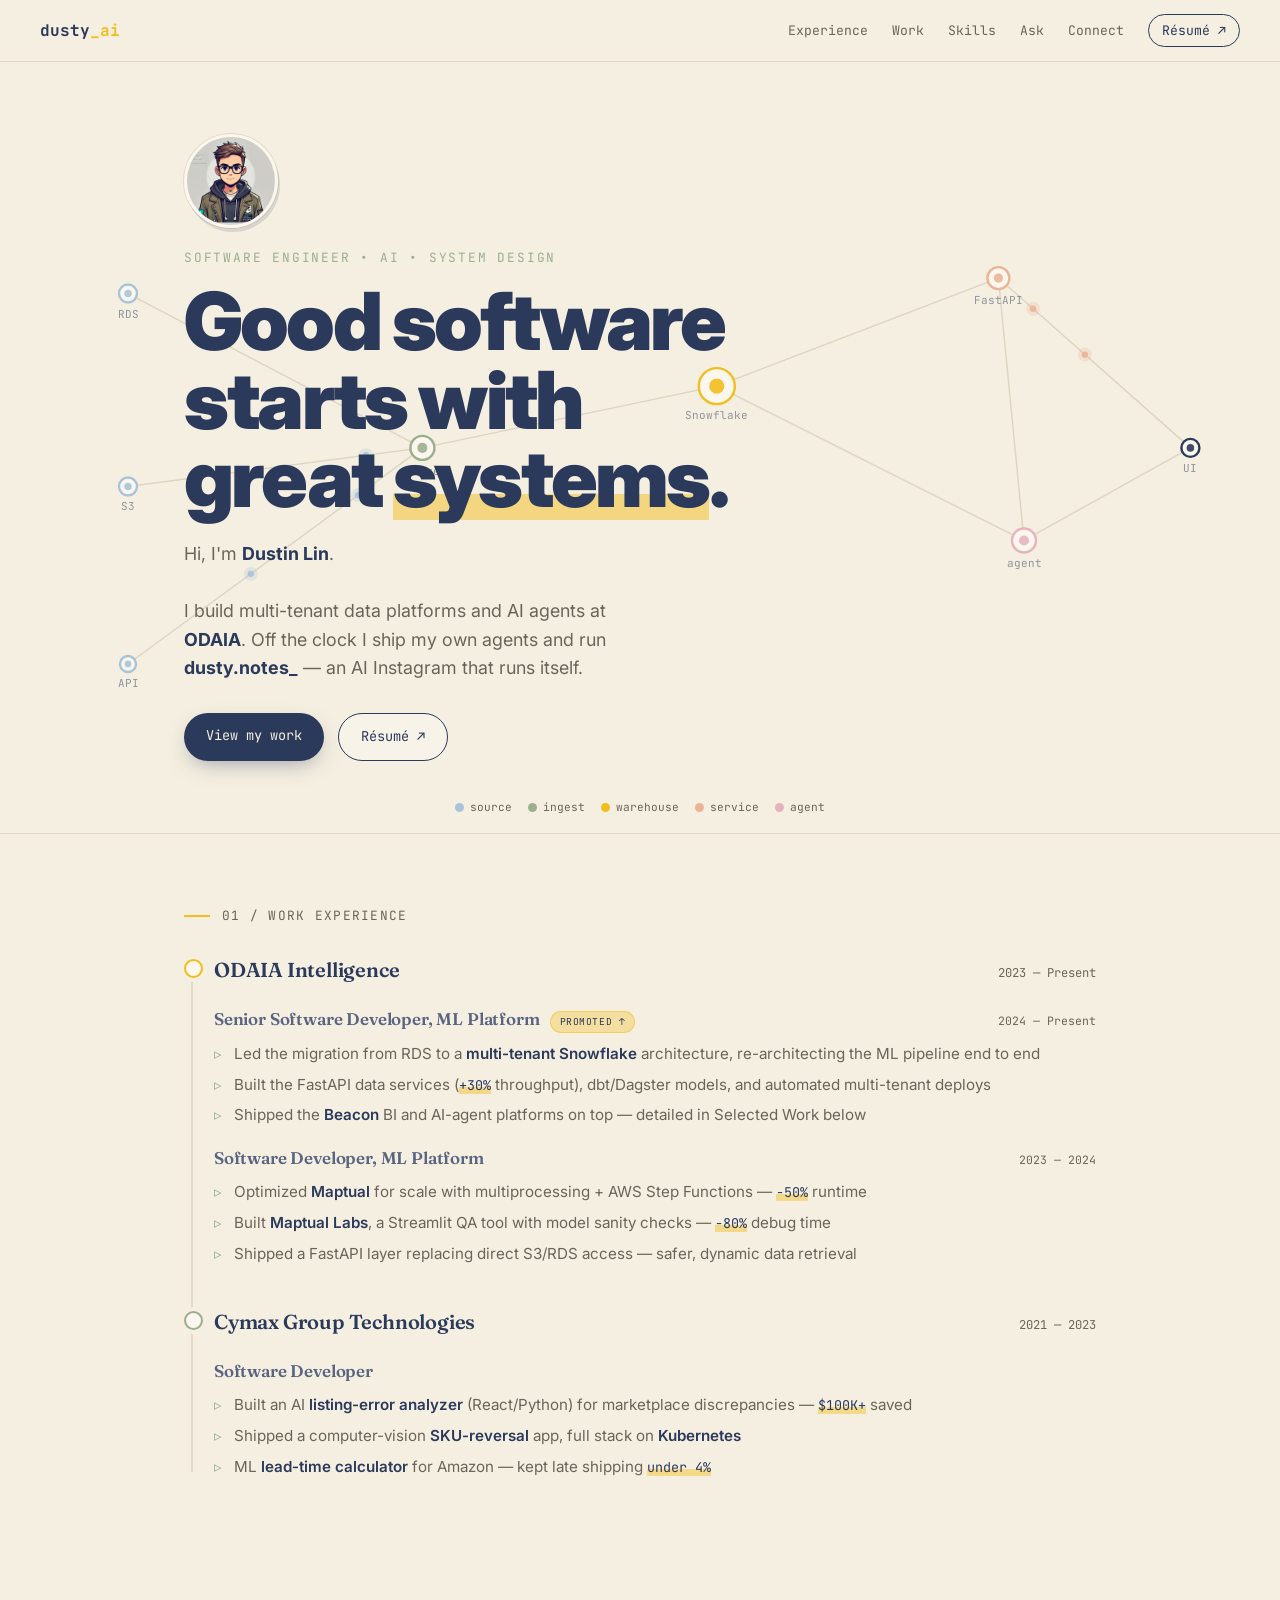
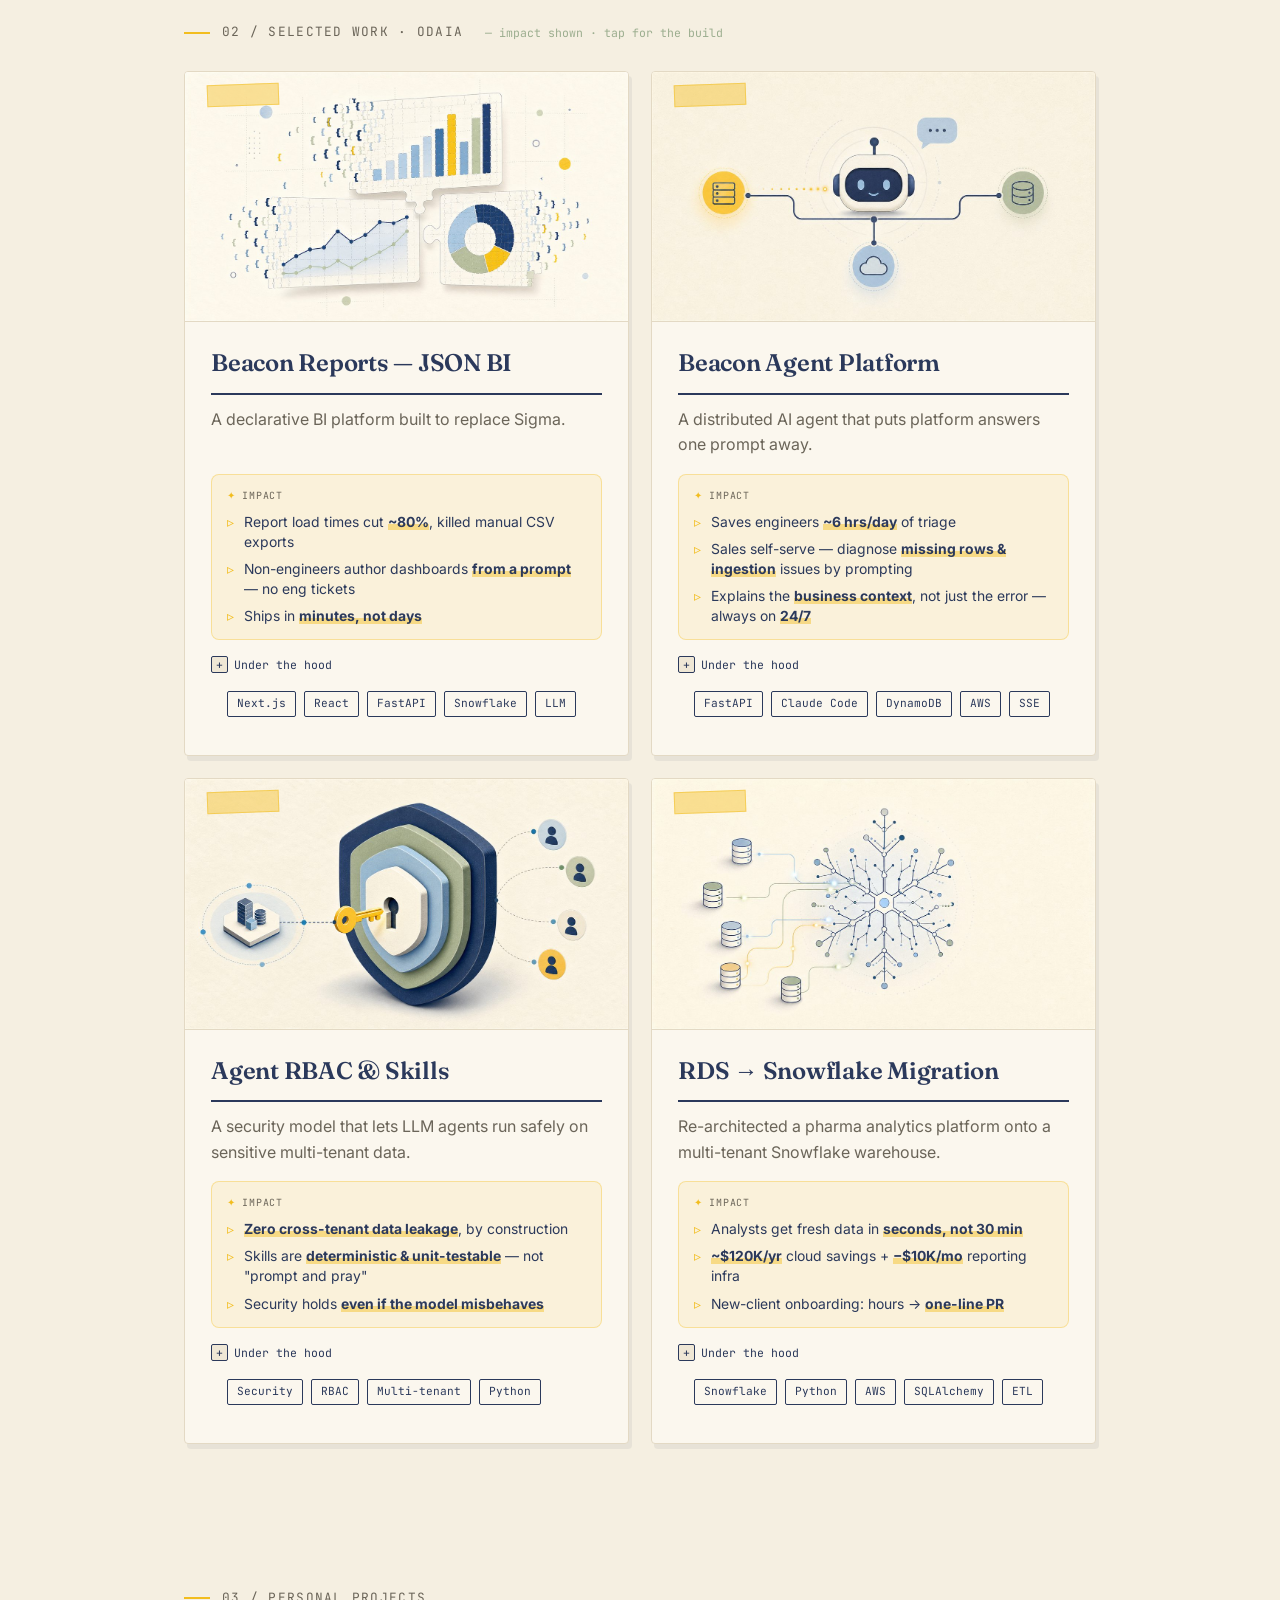
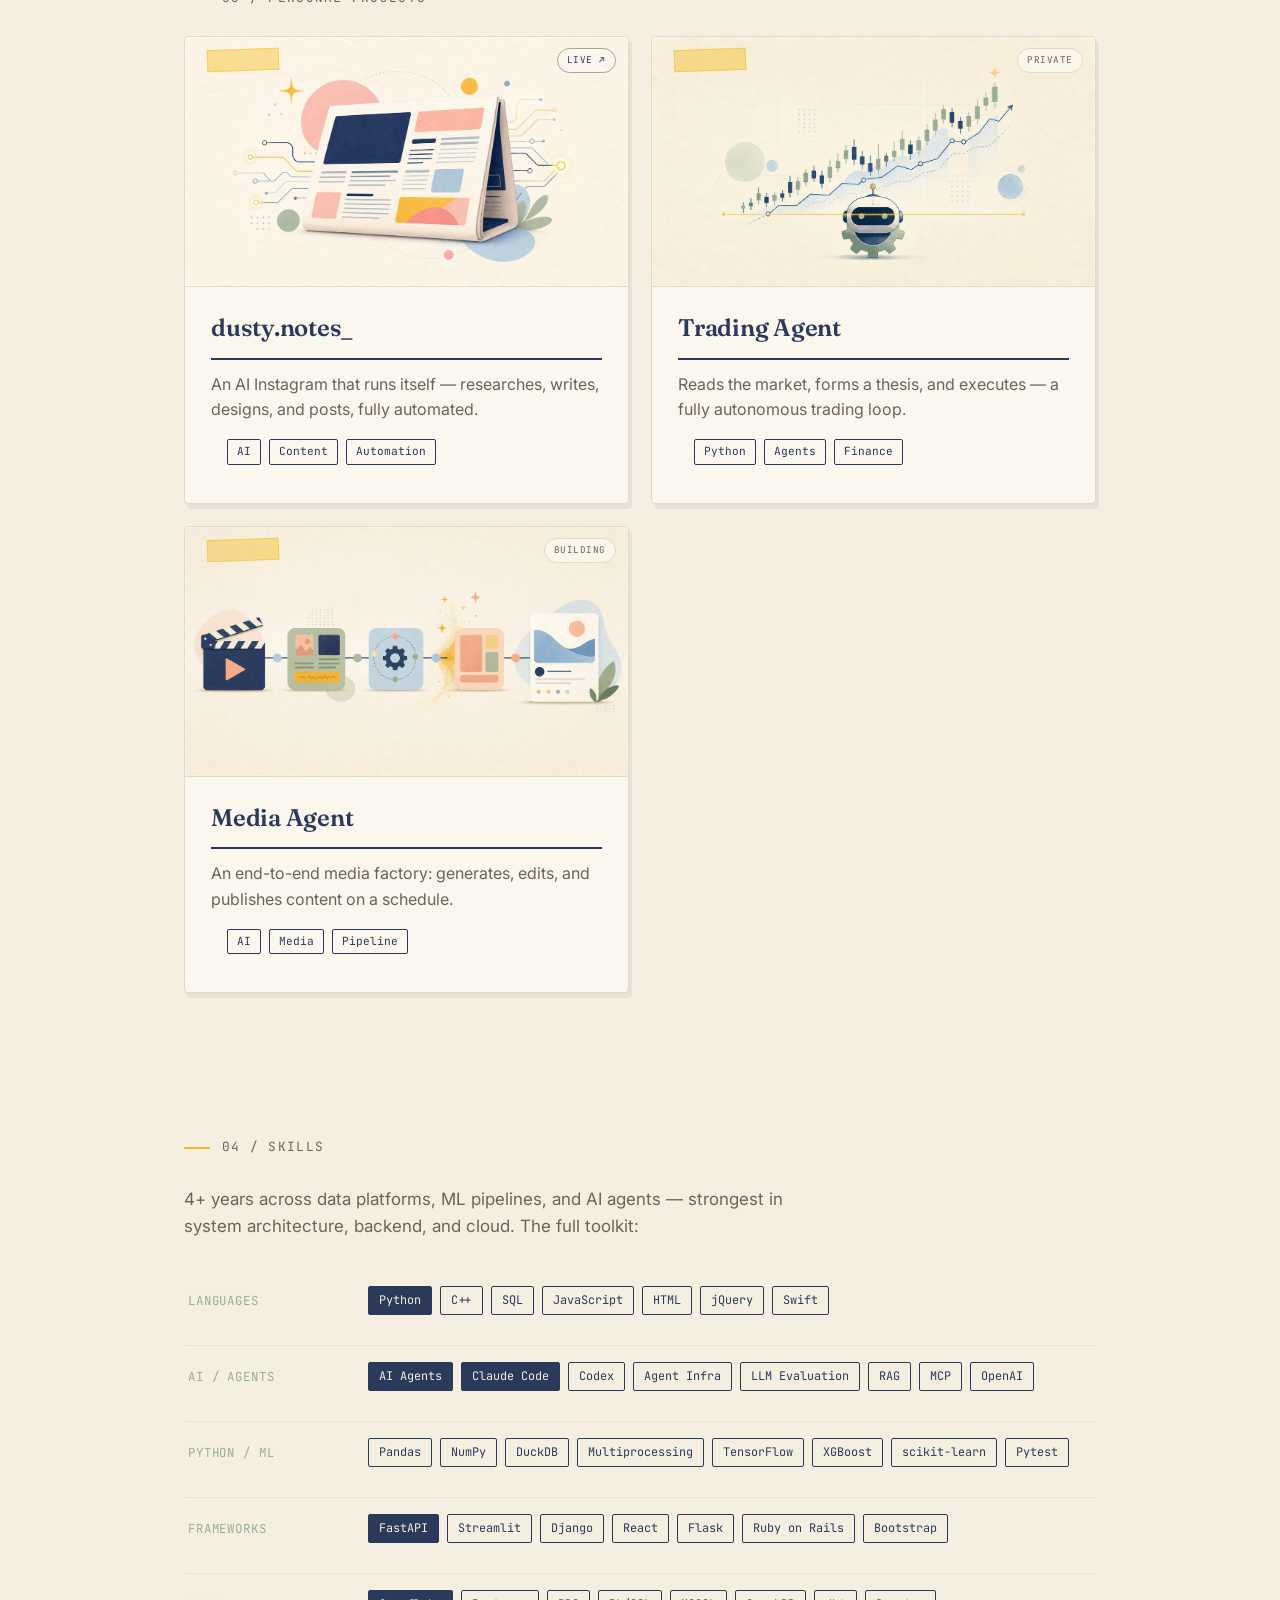
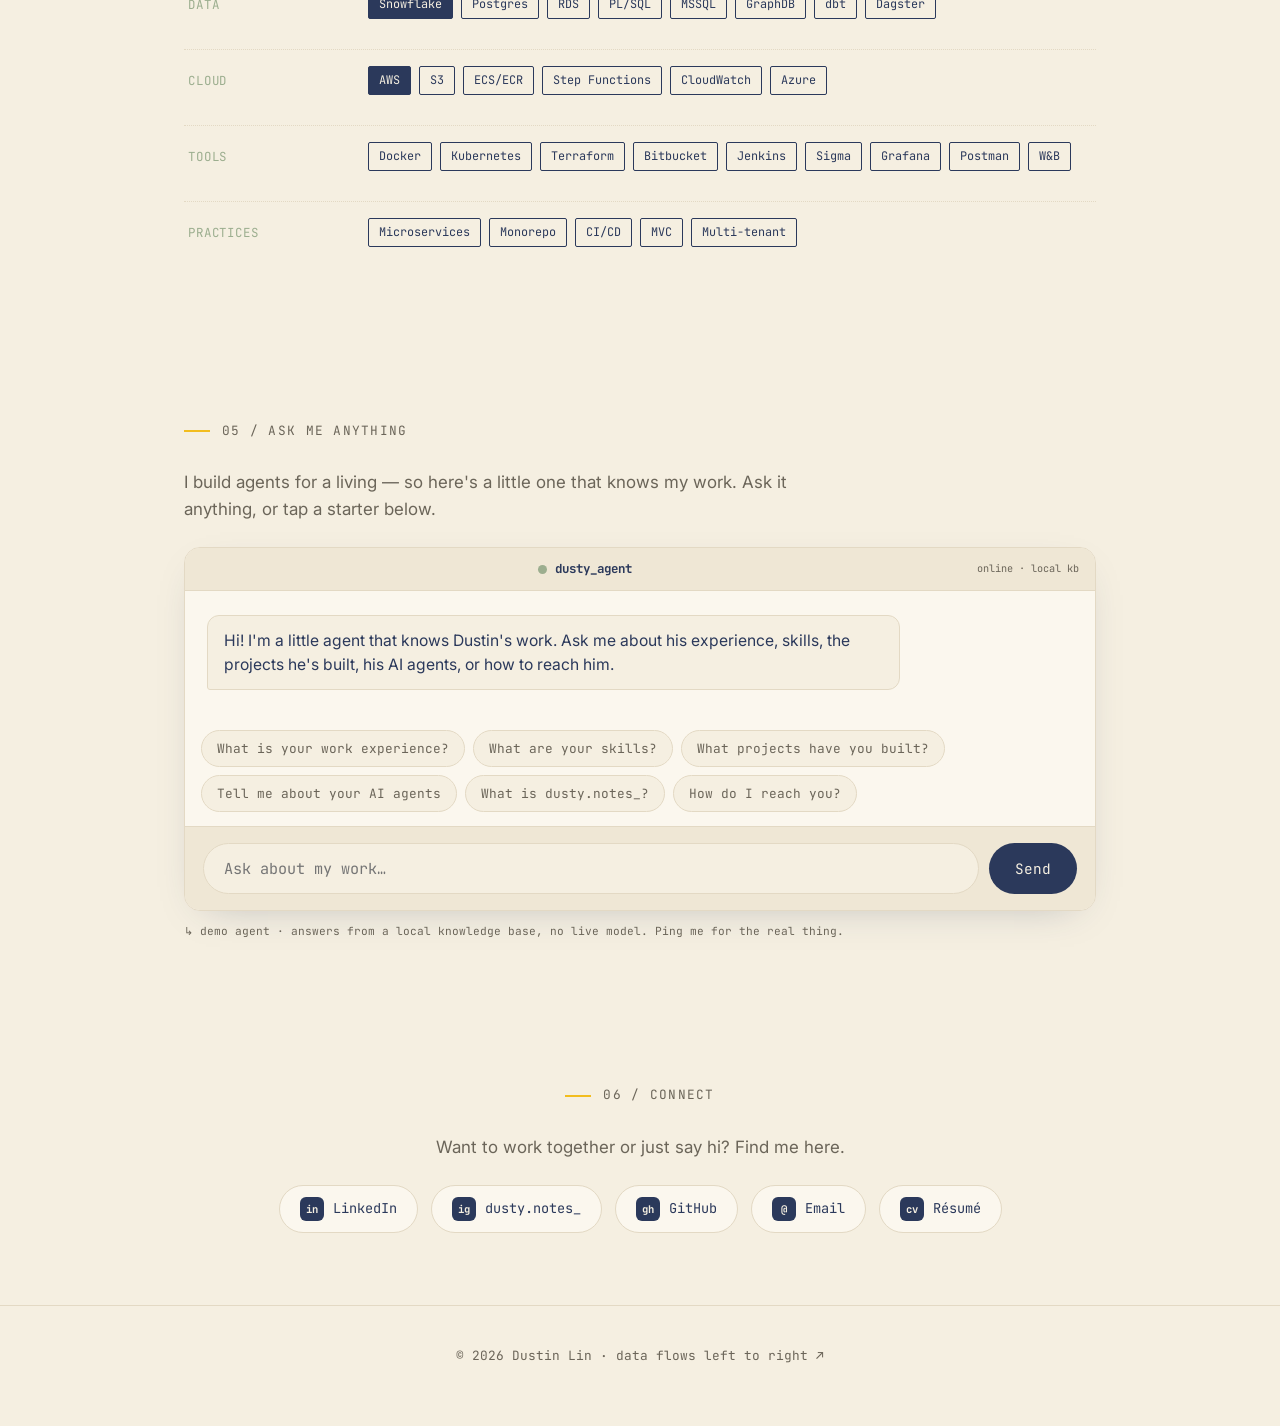
==== commit fd7816f7: "Tighten copy: de-dupe Experience/Work, regroup ODAIA roles, badges - Remove metrics duplicated acros" ====
--- a/index.html
+++ b/index.html
@@ -37,6 +37,7 @@
     .hero{position:relative;min-height:clamp(520px,82vh,760px);display:flex;align-items:center;overflow:hidden;
       border-bottom:1px solid var(--border);}
     #arch{position:absolute;inset:0;width:100%;height:100%;display:block;}
+    @media(max-width:680px){#arch{opacity:.4;}}
     .hero__inner{position:relative;z-index:2;max-width:var(--max);margin:0 auto;padding:0 clamp(20px,5vw,24px);width:100%;pointer-events:none;}
     .hero__avatar{width:94px;height:94px;border-radius:50%;object-fit:cover;display:block;background:var(--card);
       border:3px solid var(--card);box-shadow:2px 4px 0 rgba(43,57,91,.14),0 0 0 1px var(--border);margin-bottom:20px;}
@@ -83,25 +84,29 @@
     .skillrow .chips li{font-size:.74rem;padding:4px 10px;}
     @media(max-width:600px){.skillrow{grid-template-columns:1fr;gap:10px;}}
 
-    .timeline{position:relative;display:flex;flex-direction:column;gap:34px;padding-left:30px;}
+    .timeline{position:relative;display:flex;flex-direction:column;gap:40px;padding-left:30px;}
     .timeline::before{content:"";position:absolute;left:7px;top:6px;bottom:6px;width:2px;background:var(--border);}
     .job{position:relative;}
     .job::before{content:"";position:absolute;left:-30px;top:5px;width:15px;height:15px;border-radius:50%;
       background:var(--card);border:2.5px solid var(--sage);box-shadow:0 0 0 4px var(--paper);}
     .job--now::before{border-color:var(--highlight);}
-    .job__top{display:flex;flex-wrap:wrap;align-items:baseline;gap:10px;}
-    .job__role{font-family:var(--serif);font-size:1.3rem;font-weight:600;letter-spacing:-.01em;}
-    .job__co{font-family:var(--mono);font-size:.82rem;color:var(--sage);}
+    .job__co-head{display:flex;flex-wrap:wrap;align-items:baseline;gap:10px;margin-bottom:2px;}
+    .job__co-name{font-family:var(--serif);font-size:1.26rem;font-weight:600;letter-spacing:-.01em;color:var(--ink);}
     .job__yr{font-family:var(--mono);font-size:.76rem;color:var(--graphite);margin-left:auto;}
+    .role{padding-top:17px;}
+    .role:first-of-type{padding-top:6px;}
+    .role__top{display:flex;flex-wrap:wrap;align-items:baseline;gap:10px;}
+    .job__role{font-family:var(--serif);font-size:1.06rem;font-weight:600;letter-spacing:-.01em;color:var(--ink-soft);}
+    .role__yr{font-family:var(--mono);font-size:.72rem;color:var(--graphite);margin-left:auto;}
     .job__promo{font-family:var(--mono);font-size:.6rem;text-transform:uppercase;letter-spacing:.06em;color:var(--ink);
       background:rgba(242,189,30,.32);border:1px solid rgba(242,189,30,.55);border-radius:100px;padding:2px 9px;}
-    .ach{list-style:none;margin-top:11px;display:flex;flex-direction:column;gap:8px;}
-    .ach li{position:relative;padding-left:20px;color:var(--graphite);font-size:.97rem;line-height:1.5;}
+    .ach{list-style:none;margin-top:10px;display:flex;flex-direction:column;gap:8px;}
+    .ach li{position:relative;padding-left:20px;color:var(--graphite);font-size:.95rem;line-height:1.5;}
     .ach li::before{content:"▹";position:absolute;left:0;top:0;color:var(--sage);}
     .ach b{color:var(--ink);font-weight:600;}
-    .ach em{font-style:normal;font-family:var(--mono);font-size:.85rem;color:var(--ink);white-space:nowrap;
+    .ach em{font-style:normal;font-family:var(--mono);font-size:.84rem;color:var(--ink);white-space:nowrap;
       box-shadow:inset 0 -7px 0 rgba(242,189,30,.45);}
-    @media(max-width:600px){.job__yr{margin-left:0;}}
+    @media(max-width:600px){.job__yr,.role__yr{margin-left:0;}}
 
     .grid{display:grid;grid-template-columns:repeat(auto-fill,minmax(380px,1fr));gap:22px;}
     @media(max-width:820px){.grid{grid-template-columns:1fr;}}
@@ -124,6 +129,10 @@
     /* square tag chips */
     .chips{list-style:none;display:flex;flex-wrap:wrap;gap:7px;margin-top:16px;}
     .chips li{font-family:var(--mono);font-size:.7rem;border:1px solid var(--ink);border-radius:2px;padding:3px 9px;color:var(--ink);}
+    .chips li.pri{background:var(--ink);color:var(--paper);}
+    .card__badge{position:absolute;top:11px;right:12px;font-family:var(--mono);font-size:.58rem;text-transform:uppercase;letter-spacing:.06em;
+      padding:4px 9px;border-radius:100px;background:rgba(251,247,238,.92);border:1px solid var(--border);color:var(--graphite);}
+    .card__badge--live{color:var(--ink);border-color:var(--sage);}
     /* expandable work cards */
     .card .impact{margin-top:16px;padding:13px 15px;background:rgba(242,189,30,.09);border:1px solid rgba(242,189,30,.35);border-radius:8px;}
     .card .impact__h{font-family:var(--mono);font-size:.62rem;text-transform:uppercase;letter-spacing:.09em;color:var(--graphite);margin-bottom:8px;display:flex;align-items:center;gap:6px;}
@@ -176,7 +185,7 @@
     .chat__form button{font-family:var(--mono);font-size:.9rem;background:var(--ink);color:var(--paper);border:none;
       border-radius:100px;padding:14px 26px;cursor:pointer;transition:transform .12s;}
     .chat__form button:hover{transform:translateY(-1px);}
-    .chat__note{font-family:var(--mono);font-size:.66rem;color:var(--graphite);margin-top:12px;opacity:.8;}
+    .chat__note{font-family:var(--mono);font-size:.7rem;color:var(--graphite);margin-top:12px;}
 
     .center{text-align:center;}.center .stitle{justify-content:center;}
     .socials{display:flex;flex-wrap:wrap;gap:13px;justify-content:center;margin-top:24px;}
@@ -203,9 +212,8 @@
       <img class="hero__avatar" src="assets/profile.png" alt="Dustin Lin" width="94" height="94" />
       <p class="hero__eyebrow">Software Engineer • AI • System Design</p>
       <h1>Good software<br>starts with<br>great <em>systems</em>.</h1>
-      <p class="hero__sub">Hi, I'm <b>Dustin Lin</b>.<br><br>I'm a software engineer passionate about <b>AI</b>,
-        <b>backend engineering</b>, and <b>system design</b>. I enjoy solving complex engineering problems and
-        building products that are elegant, scalable, and production-ready.</p>
+      <p class="hero__sub">Hi, I'm <b>Dustin Lin</b>.<br><br>I build multi-tenant data platforms and AI agents at <b>ODAIA</b>.
+        Off the clock I ship my own agents and run <b>dusty.notes_</b> — an AI Instagram that runs itself.</p>
       <div class="hero__cta">
         <a class="btn btn--p" href="#work">View my work</a>
         <a class="btn btn--g" href="assets/Dustin-Lin-Resume.pdf" target="_blank" rel="noopener">Résumé ↗</a>
@@ -225,28 +233,34 @@
       <p class="stitle">01 / Work Experience</p>
       <div class="timeline">
         <article class="job job--now">
-          <div class="job__top"><h3 class="job__role">Senior Software Developer, ML Platform</h3><span class="job__co">· ODAIA Intelligence</span><span class="job__promo">Promoted ↑</span><span class="job__yr">2024 — Present</span></div>
-          <ul class="ach">
-            <li>Led the <b>RDS → Snowflake</b> migration, recoding the entire ML pipeline — <em>~$120K/yr</em> saved</li>
-            <li>Engineered S3 → Snowflake ingestion in csv.gzip — <em>1M rows: 30 min → 6 s</em></li>
-            <li>Migrated models to <b>dbt/Dagster</b> and integrated Sigma — <em>−80%</em> report load, <em>−$10K/mo</em> infra</li>
-          </ul>
+          <div class="job__co-head"><span class="job__co-name">ODAIA Intelligence</span><span class="job__yr">2023 — Present</span></div>
+          <div class="role">
+            <div class="role__top"><h3 class="job__role">Senior Software Developer, ML Platform</h3><span class="job__promo">Promoted ↑</span><span class="role__yr">2024 — Present</span></div>
+            <ul class="ach">
+              <li>Led the migration from RDS to a <b>multi-tenant Snowflake</b> architecture, re-architecting the ML pipeline end to end</li>
+              <li>Built the FastAPI data services (<em>+30%</em> throughput), dbt/Dagster models, and automated multi-tenant deploys</li>
+              <li>Shipped the <b>Beacon</b> BI and AI-agent platforms on top — detailed in Selected Work below</li>
+            </ul>
+          </div>
+          <div class="role">
+            <div class="role__top"><h3 class="job__role">Software Developer, ML Platform</h3><span class="role__yr">2023 — 2024</span></div>
+            <ul class="ach">
+              <li>Optimized <b>Maptual</b> for scale with multiprocessing + AWS Step Functions — <em>−50%</em> runtime</li>
+              <li>Built <b>Maptual Labs</b>, a Streamlit QA tool with model sanity checks — <em>−80%</em> debug time</li>
+              <li>Shipped a FastAPI layer replacing direct S3/RDS access — safer, dynamic data retrieval</li>
+            </ul>
+          </div>
         </article>
         <article class="job">
-          <div class="job__top"><h3 class="job__role">Software Developer, ML Platform</h3><span class="job__co">· ODAIA Intelligence</span><span class="job__yr">2023 — 2024</span></div>
-          <ul class="ach">
-            <li>Optimized <b>Maptual</b> for scale with multiprocessing + AWS Step Functions — <em>−50%</em> runtime</li>
-            <li>Built <b>Maptual Labs</b>, a Streamlit QA tool with model sanity checks — <em>−80%</em> debug time</li>
-            <li>Shipped a FastAPI layer replacing direct S3/RDS access — safer, dynamic data retrieval</li>
-          </ul>
-        </article>
-        <article class="job">
-          <div class="job__top"><h3 class="job__role">Software Developer</h3><span class="job__co">· Cymax Group</span><span class="job__yr">2021 — 2023</span></div>
-          <ul class="ach">
-            <li>Built an AI <b>listing-error analyzer</b> (React/Python) for marketplace discrepancies — <em>$100K+</em> saved</li>
-            <li>Shipped a computer-vision <b>SKU-reversal</b> app, full stack on <b>Kubernetes</b></li>
-            <li>ML <b>lead-time calculator</b> for Amazon — kept late shipping <em>under 4%</em></li>
-          </ul>
+          <div class="job__co-head"><span class="job__co-name">Cymax Group Technologies</span><span class="job__yr">2021 — 2023</span></div>
+          <div class="role">
+            <div class="role__top"><h3 class="job__role">Software Developer</h3></div>
+            <ul class="ach">
+              <li>Built an AI <b>listing-error analyzer</b> (React/Python) for marketplace discrepancies — <em>$100K+</em> saved</li>
+              <li>Shipped a computer-vision <b>SKU-reversal</b> app, full stack on <b>Kubernetes</b></li>
+              <li>ML <b>lead-time calculator</b> for Amazon — kept late shipping <em>under 4%</em></li>
+            </ul>
+          </div>
         </article>
       </div>
     </section>
@@ -255,7 +269,7 @@
       <p class="stitle">02 / Selected Work · ODAIA <span style="margin-left:10px;color:var(--sage);text-transform:none;letter-spacing:0;font-size:.72rem;">— impact shown · tap for the build</span></p>
       <div class="grid">
         <article class="card"><div class="media"><img src="assets/work/beacon-reports.jpg" alt="Beacon Reports" loading="lazy"/></div><div class="b"><h3>Beacon Reports — JSON BI</h3><p>A declarative BI platform built to replace Sigma.</p><div class="impact"><p class="impact__h">Impact</p><ul><li>Report load times cut <b>~80%</b>, killed manual CSV exports</li><li>Non-engineers author dashboards <b>from a prompt</b> — no eng tickets</li><li>Ships in <b>minutes, not days</b></li></ul></div><button class="exp-btn" aria-expanded="false"><i>+</i> Under the hood</button><div class="more"><div class="more__in"><ul><li>Dashboards are JSON documents, not code</li><li>~20-widget rendering registry</li><li>Safe, parameterized SQL against Snowflake</li></ul></div></div><ul class="chips"><li>Next.js</li><li>React</li><li>FastAPI</li><li>Snowflake</li><li>LLM</li></ul></div></article>
-        <article class="card"><div class="media"><img src="assets/work/beacon-agent.jpg" alt="Beacon Agent" loading="lazy"/></div><div class="b"><h3>Beacon Agent Platform</h3><p>A distributed AI agent that puts platform data one prompt away.</p><div class="impact"><p class="impact__h">Impact</p><ul><li>Saves engineers <b>~6 hrs/day</b> on data triage</li><li>Sales self-serve by prompting — diagnose <b>missing-data &amp; ingestion</b> issues themselves</li><li>Explains the <b>business context</b>, not just the error — always on <b>24/7</b></li></ul></div><button class="exp-btn" aria-expanded="false"><i>+</i> Under the hood</button><div class="more"><div class="more__in"><ul><li>Chat UI ⇄ gateway ⇄ Claude Code workers</li><li>Sticky routing + conversation locks</li><li>SSE streaming, OpenAI-compatible API</li></ul></div></div><ul class="chips"><li>FastAPI</li><li>Claude Code</li><li>DynamoDB</li><li>AWS</li><li>SSE</li></ul></div></article>
+        <article class="card"><div class="media"><img src="assets/work/beacon-agent.jpg" alt="Beacon Agent" loading="lazy"/></div><div class="b"><h3>Beacon Agent Platform</h3><p>A distributed AI agent that puts platform answers one prompt away.</p><div class="impact"><p class="impact__h">Impact</p><ul><li>Saves engineers <b>~6 hrs/day</b> of triage</li><li>Sales self-serve — diagnose <b>missing rows &amp; ingestion</b> issues by prompting</li><li>Explains the <b>business context</b>, not just the error — always on <b>24/7</b></li></ul></div><button class="exp-btn" aria-expanded="false"><i>+</i> Under the hood</button><div class="more"><div class="more__in"><ul><li>Chat UI ⇄ gateway ⇄ Claude Code workers</li><li>Sticky routing + conversation locks</li><li>SSE streaming, OpenAI-compatible API</li></ul></div></div><ul class="chips"><li>FastAPI</li><li>Claude Code</li><li>DynamoDB</li><li>AWS</li><li>SSE</li></ul></div></article>
         <article class="card"><div class="media"><img src="assets/work/agent-rbac.jpg" alt="Agent RBAC" loading="lazy"/></div><div class="b"><h3>Agent RBAC &amp; Skills</h3><p>A security model that lets LLM agents run safely on sensitive multi-tenant data.</p><div class="impact"><p class="impact__h">Impact</p><ul><li><b>Zero cross-tenant data leakage</b>, by construction</li><li>Skills are <b>deterministic &amp; unit-testable</b> — not "prompt and pray"</li><li>Security holds <b>even if the model misbehaves</b></li></ul></div><button class="exp-btn" aria-expanded="false"><i>+</i> Under the hood</button><div class="more"><div class="more__in"><ul><li>Scope is a property of the environment, not the model</li><li>RBAC injected by trusted infrastructure</li><li>Enforced at four independent layers</li></ul></div></div><ul class="chips"><li>Security</li><li>RBAC</li><li>Multi-tenant</li><li>Python</li></ul></div></article>
         <article class="card"><div class="media"><img src="assets/work/snowflake-migration.jpg" alt="Snowflake" loading="lazy"/></div><div class="b"><h3>RDS → Snowflake Migration</h3><p>Re-architected a pharma analytics platform onto a multi-tenant Snowflake warehouse.</p><div class="impact"><p class="impact__h">Impact</p><ul><li>Analysts get fresh data in <b>seconds, not 30 min</b></li><li><b>~$120K/yr</b> cloud savings + <b>−$10K/mo</b> reporting infra</li><li>New-client onboarding: hours → <b>one-line PR</b></li></ul></div><button class="exp-btn" aria-expanded="false"><i>+</i> Under the hood</button><div class="more"><div class="more__in"><ul><li>Database-per-client isolation</li><li>Idempotent stage → temp → MERGE ingestion</li><li>Typer CLI + Bitbucket pipelines for deploys</li></ul></div></div><ul class="chips"><li>Snowflake</li><li>Python</li><li>AWS</li><li>SQLAlchemy</li><li>ETL</li></ul></div></article>
       </div>
@@ -264,9 +278,9 @@
     <section id="projects">
       <p class="stitle">03 / Personal Projects</p>
       <div class="grid">
-        <a class="card" href="https://www.instagram.com/dusty.notes_/" target="_blank" rel="noopener"><div class="media"><img src="assets/work/dusty-notes.jpg" alt="dusty.notes_" loading="lazy"/></div><div class="b"><h3>dusty.notes_</h3><p>An AI-powered Instagram that auto-generates and posts news and ideas.</p><ul class="chips"><li>AI</li><li>Content</li><li>Automation</li></ul></div></a>
-        <article class="card"><div class="media"><img src="assets/work/trading-agent.jpg" alt="Trading Agent" loading="lazy"/></div><div class="b"><h3>Trading Agent</h3><p>An autonomous agent that analyzes markets and executes strategies.</p><ul class="chips"><li>Python</li><li>Agents</li><li>Finance</li></ul></div></article>
-        <article class="card"><div class="media"><img src="assets/work/media-agent.jpg" alt="Media Agent" loading="lazy"/></div><div class="b"><h3>Media Agent</h3><p>A pipeline that generates and publishes media content end-to-end.</p><ul class="chips"><li>AI</li><li>Media</li><li>Pipeline</li></ul></div></article>
+        <a class="card" href="https://www.instagram.com/dusty.notes_/" target="_blank" rel="noopener"><div class="media"><img src="assets/work/dusty-notes.jpg" alt="dusty.notes_" loading="lazy"/><span class="card__badge card__badge--live">Live ↗</span></div><div class="b"><h3>dusty.notes_</h3><p>An AI Instagram that runs itself — researches, writes, designs, and posts, fully automated.</p><ul class="chips"><li>AI</li><li>Content</li><li>Automation</li></ul></div></a>
+        <article class="card"><div class="media"><img src="assets/work/trading-agent.jpg" alt="Trading Agent" loading="lazy"/><span class="card__badge">Private</span></div><div class="b"><h3>Trading Agent</h3><p>Reads the market, forms a thesis, and executes — a fully autonomous trading loop.</p><ul class="chips"><li>Python</li><li>Agents</li><li>Finance</li></ul></div></article>
+        <article class="card"><div class="media"><img src="assets/work/media-agent.jpg" alt="Media Agent" loading="lazy"/><span class="card__badge">Building</span></div><div class="b"><h3>Media Agent</h3><p>An end-to-end media factory: generates, edits, and publishes content on a schedule.</p><ul class="chips"><li>AI</li><li>Media</li><li>Pipeline</li></ul></div></article>
       </div>
     </section>
 
@@ -275,12 +289,12 @@
       <p class="prose" style="margin-bottom:30px;">4+ years across data platforms, ML pipelines, and AI agents — strongest in
         system architecture, backend, and cloud. The full toolkit:</p>
       <div class="skills">
-        <div class="skillrow"><span class="skillcat">Languages</span><ul class="chips"><li>Python</li><li>C++</li><li>SQL</li><li>JavaScript</li><li>HTML</li><li>jQuery</li><li>Swift</li></ul></div>
-        <div class="skillrow"><span class="skillcat">AI / Agents</span><ul class="chips"><li>AI Agents</li><li>Claude Code</li><li>Codex</li><li>Agent Infra</li><li>LLM Evaluation</li><li>RAG</li><li>MCP</li><li>OpenAI</li></ul></div>
+        <div class="skillrow"><span class="skillcat">Languages</span><ul class="chips"><li class="pri">Python</li><li>C++</li><li>SQL</li><li>JavaScript</li><li>HTML</li><li>jQuery</li><li>Swift</li></ul></div>
+        <div class="skillrow"><span class="skillcat">AI / Agents</span><ul class="chips"><li class="pri">AI Agents</li><li class="pri">Claude Code</li><li>Codex</li><li>Agent Infra</li><li>LLM Evaluation</li><li>RAG</li><li>MCP</li><li>OpenAI</li></ul></div>
         <div class="skillrow"><span class="skillcat">Python / ML</span><ul class="chips"><li>Pandas</li><li>NumPy</li><li>DuckDB</li><li>Multiprocessing</li><li>TensorFlow</li><li>XGBoost</li><li>scikit-learn</li><li>Pytest</li></ul></div>
-        <div class="skillrow"><span class="skillcat">Frameworks</span><ul class="chips"><li>FastAPI</li><li>Streamlit</li><li>Django</li><li>React</li><li>Flask</li><li>Ruby on Rails</li><li>Bootstrap</li></ul></div>
-        <div class="skillrow"><span class="skillcat">Data</span><ul class="chips"><li>Snowflake</li><li>Postgres</li><li>RDS</li><li>PL/SQL</li><li>MSSQL</li><li>GraphDB</li><li>dbt</li><li>Dagster</li></ul></div>
-        <div class="skillrow"><span class="skillcat">Cloud</span><ul class="chips"><li>AWS</li><li>S3</li><li>ECS/ECR</li><li>Step Functions</li><li>CloudWatch</li><li>Azure</li></ul></div>
+        <div class="skillrow"><span class="skillcat">Frameworks</span><ul class="chips"><li class="pri">FastAPI</li><li>Streamlit</li><li>Django</li><li>React</li><li>Flask</li><li>Ruby on Rails</li><li>Bootstrap</li></ul></div>
+        <div class="skillrow"><span class="skillcat">Data</span><ul class="chips"><li class="pri">Snowflake</li><li>Postgres</li><li>RDS</li><li>PL/SQL</li><li>MSSQL</li><li>GraphDB</li><li>dbt</li><li>Dagster</li></ul></div>
+        <div class="skillrow"><span class="skillcat">Cloud</span><ul class="chips"><li class="pri">AWS</li><li>S3</li><li>ECS/ECR</li><li>Step Functions</li><li>CloudWatch</li><li>Azure</li></ul></div>
         <div class="skillrow"><span class="skillcat">Tools</span><ul class="chips"><li>Docker</li><li>Kubernetes</li><li>Terraform</li><li>Bitbucket</li><li>Jenkins</li><li>Sigma</li><li>Grafana</li><li>Postman</li><li>W&amp;B</li></ul></div>
         <div class="skillrow"><span class="skillcat">Practices</span><ul class="chips"><li>Microservices</li><li>Monorepo</li><li>CI/CD</li><li>MVC</li><li>Multi-tenant</li></ul></div>
       </div>
@@ -288,7 +302,7 @@
 
     <section id="ask">
       <p class="stitle">05 / Ask me anything</p>
-      <p class="prose" style="margin-bottom:24px;">Ask about my work experience, skills, the projects I've built, my AI agents, or how to reach me.</p>
+      <p class="prose" style="margin-bottom:24px;">I build agents for a living — so here's a little one that knows my work. Ask it anything, or tap a starter below.</p>
       <div class="chat" id="chat">
         <div class="chat__bar"><span class="dot"></span><b>dusty_agent</b><span>online · local kb</span></div>
         <div class="chat__log" id="log"></div>
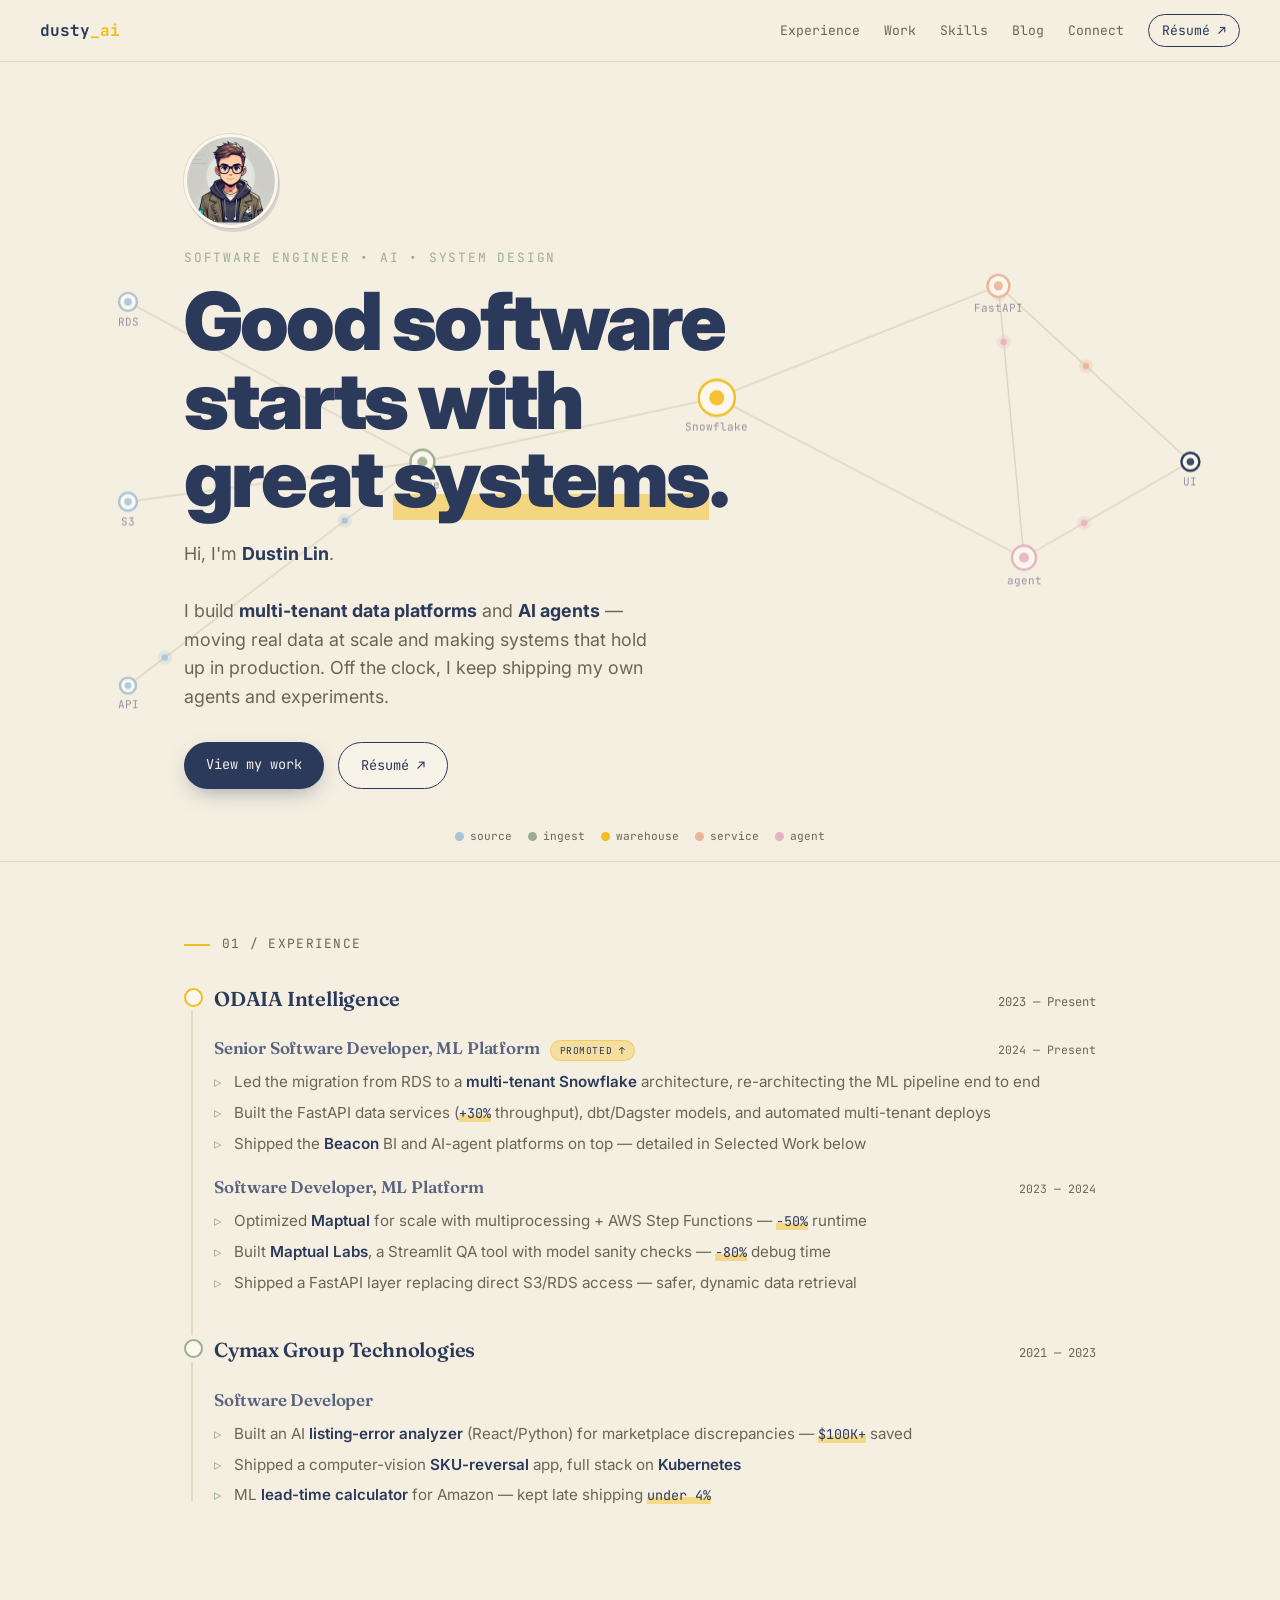
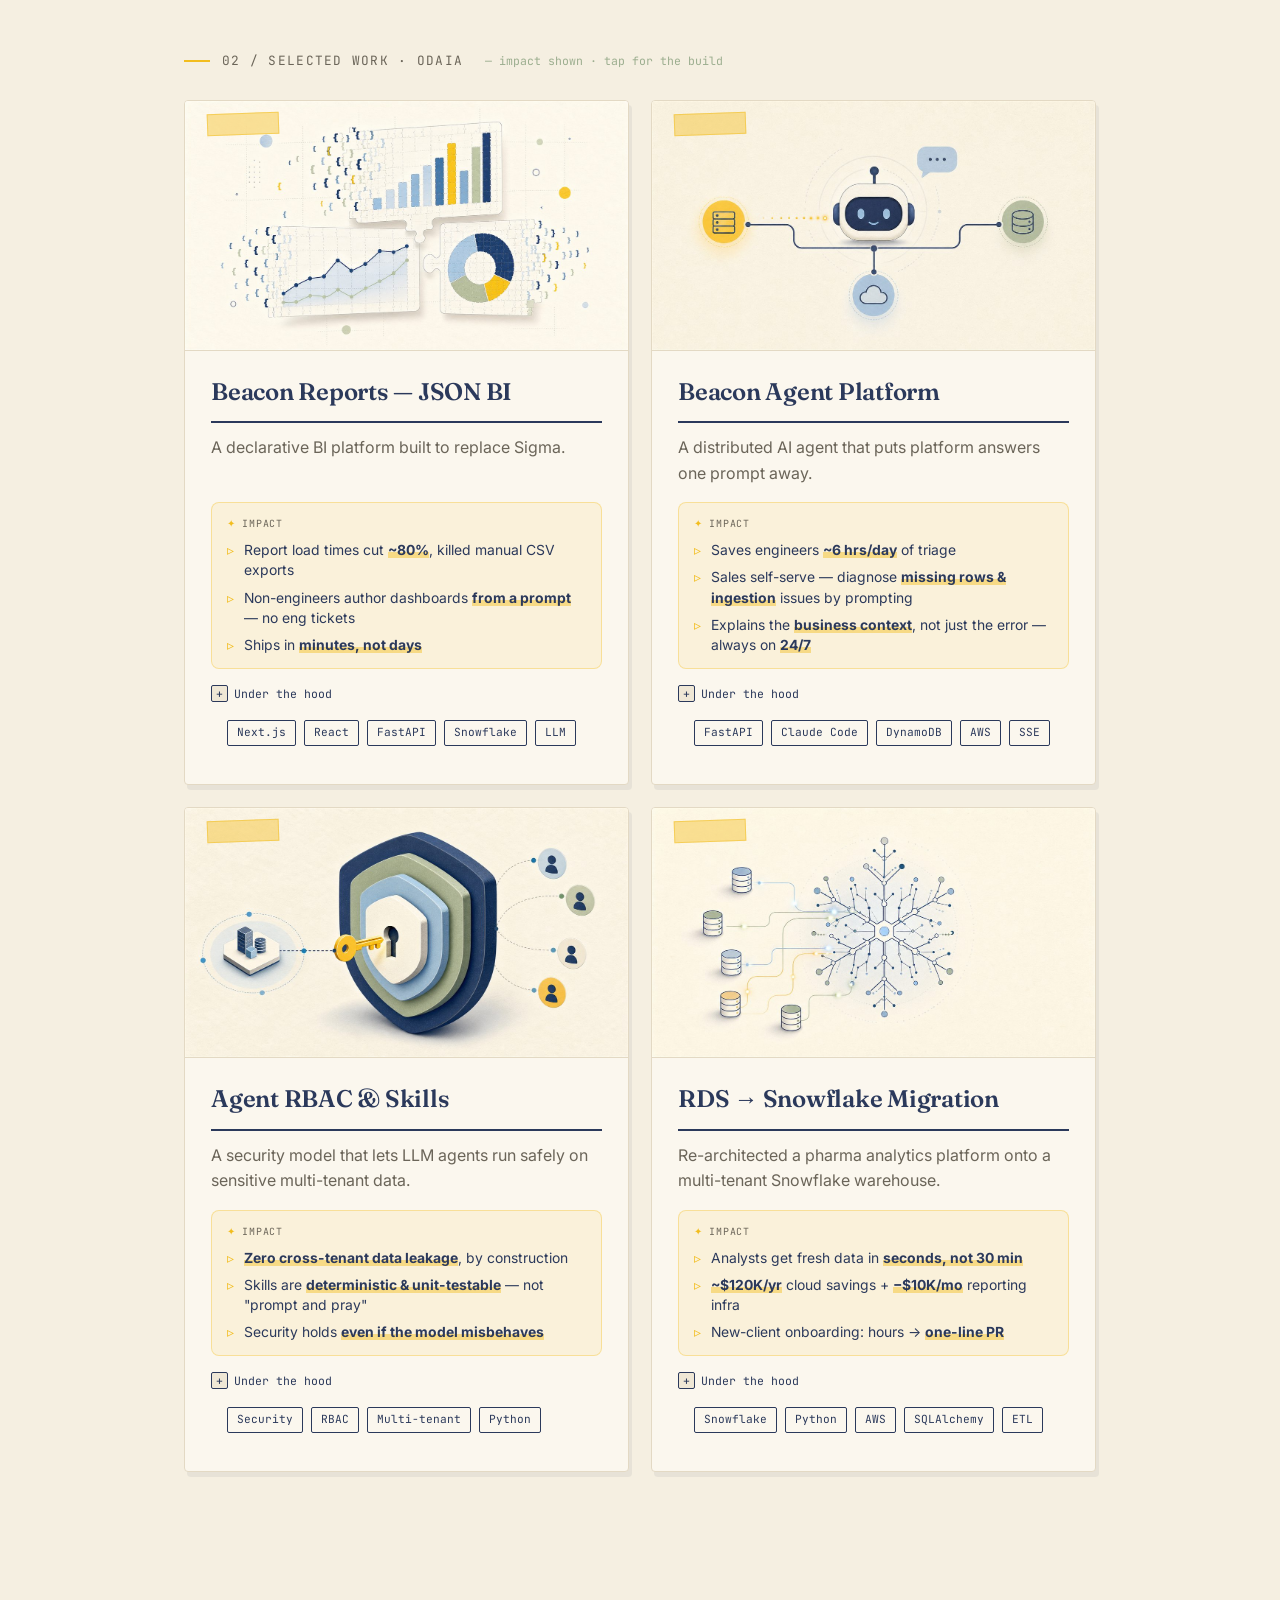
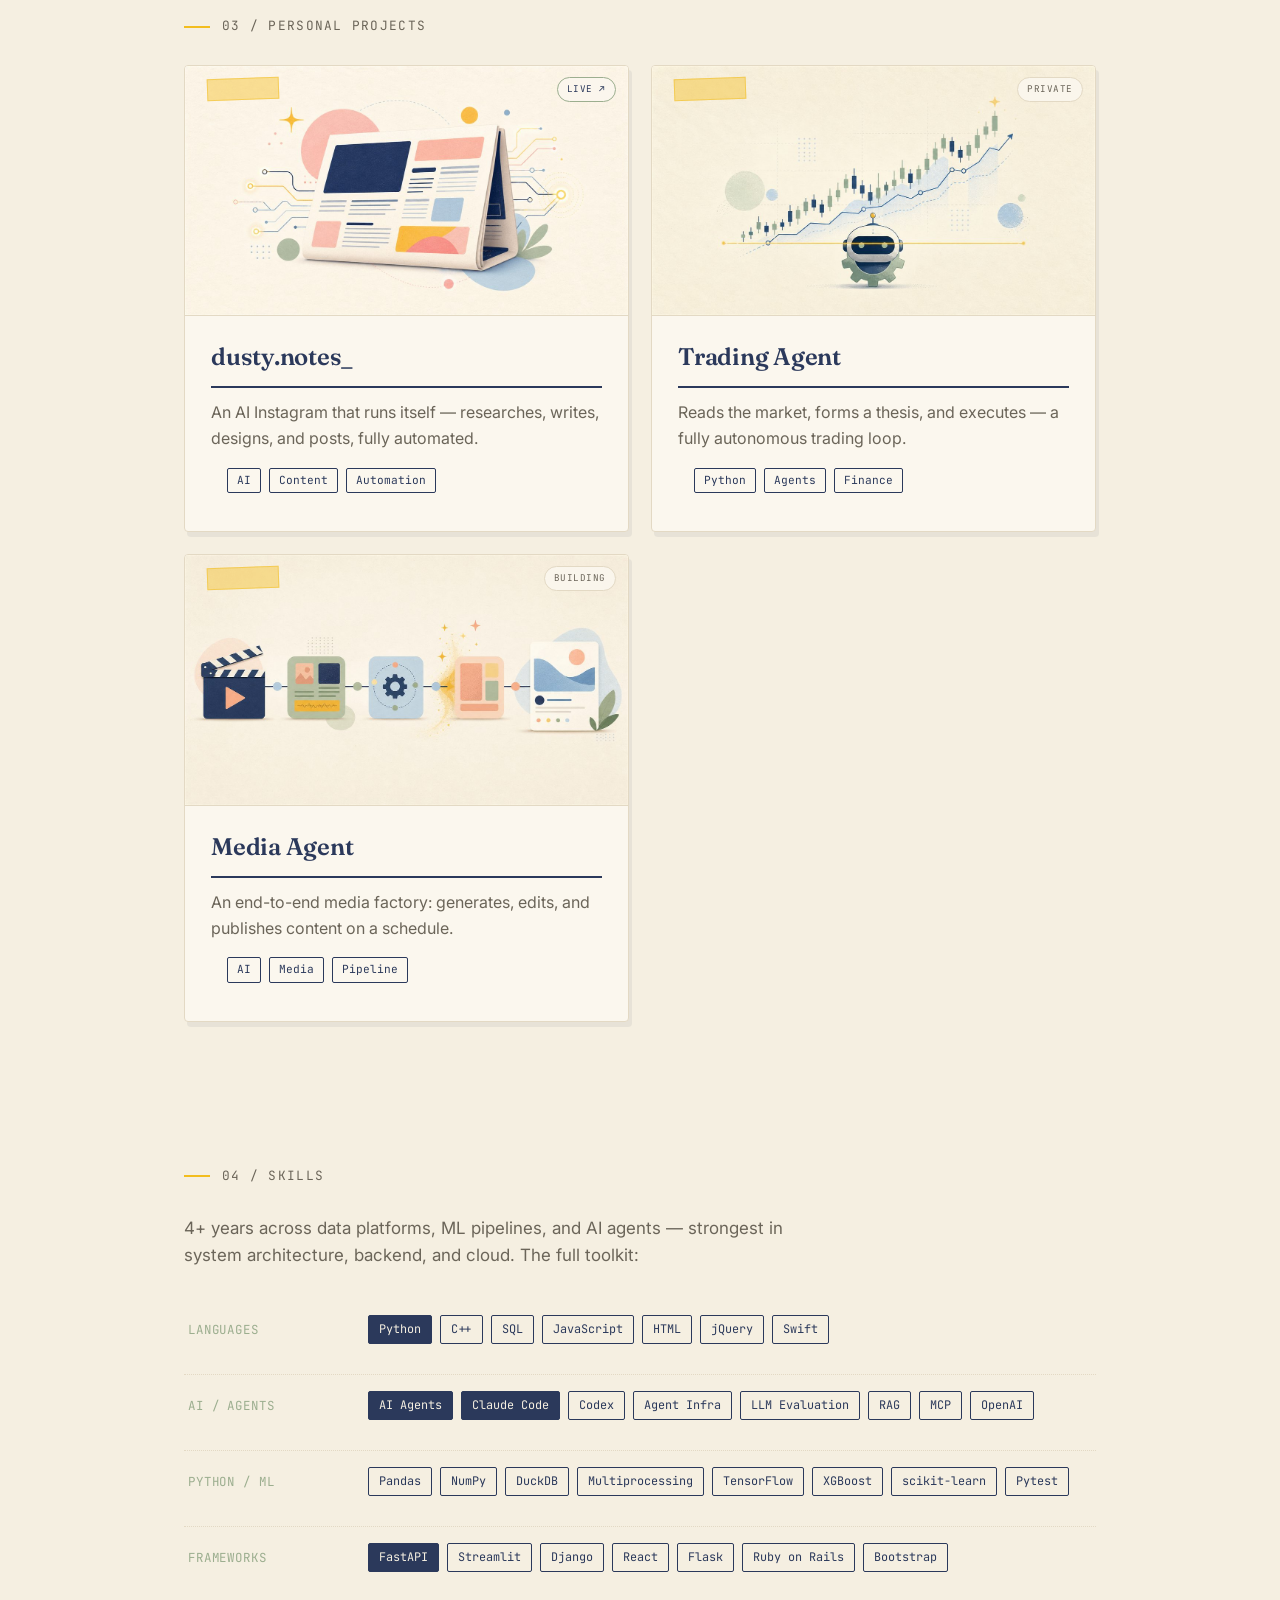
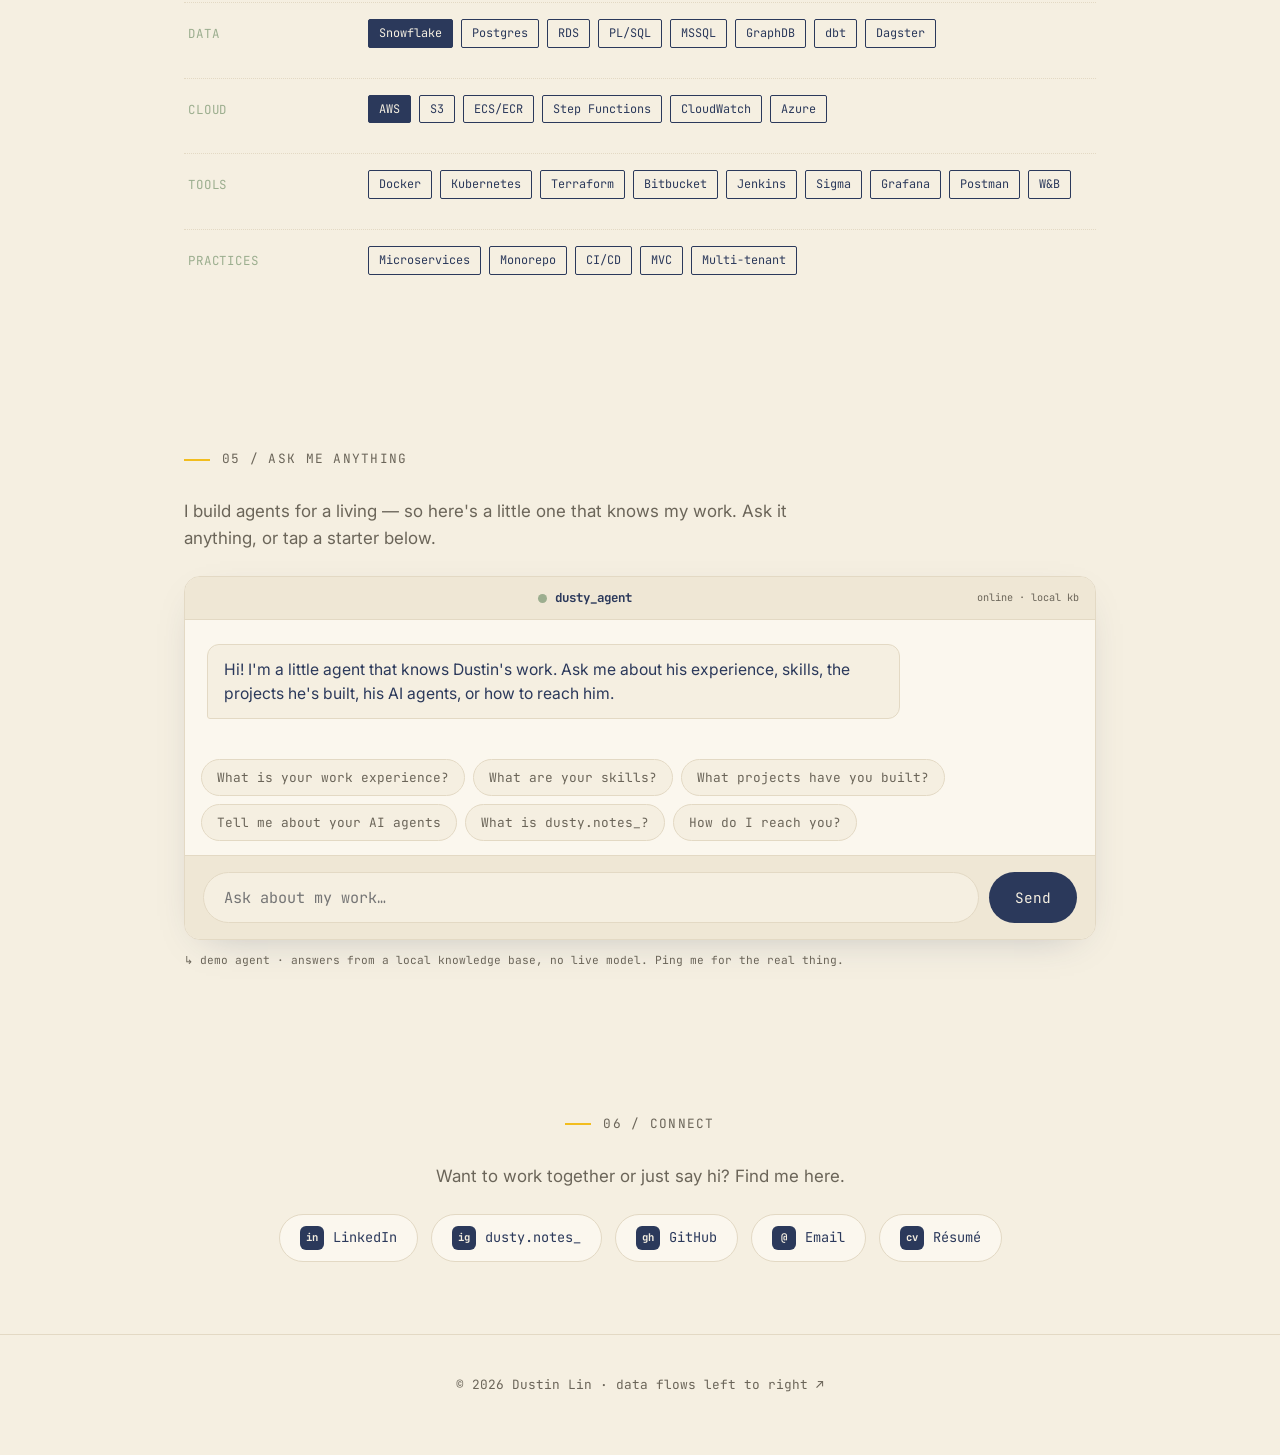
==== commit 3f1dd009: "Add blog + Playground, theme.css template, and mobile nav menu - Blog: card grid → detail pages (blo" ====
--- a/index.html
+++ b/index.html
@@ -8,16 +8,8 @@
   <link rel="preconnect" href="https://fonts.googleapis.com" />
   <link rel="preconnect" href="https://fonts.gstatic.com" crossorigin />
   <link rel="stylesheet" href="https://fonts.googleapis.com/css2?family=Fraunces:opsz,wght@9..144,500;9..144,600;9..144,700&family=Inter:wght@400;500;600;700;800;900&family=JetBrains+Mono:wght@400;500;700&display=swap" />
+  <link rel="stylesheet" href="theme.css" />
   <style>
-    :root{
-      --paper:#f5efe1; --paper2:#efe7d5; --card:#fbf7ee; --border:#e3d9c4;
-      --ink:#2b395b; --ink-soft:#5a6480; --graphite:#6b6559;
-      --highlight:#f2bd1e; --sage:#9cae8f; --sky:#a8c4d8; --peach:#e9b596; --blush:#e5b3bd;
-      --serif:'Fraunces',Georgia,'Times New Roman',serif;
-      --sans:'Inter',system-ui,-apple-system,'Segoe UI',sans-serif;
-      --mono:'JetBrains Mono',ui-monospace,Consolas,monospace;
-      --max:960px;
-    }
     *{box-sizing:border-box;margin:0;padding:0;}
     html{scroll-behavior:smooth;}
     body{font-family:var(--sans);color:var(--ink);background:var(--paper);-webkit-font-smoothing:antialiased;line-height:1.6;overflow-x:hidden;}
@@ -31,7 +23,15 @@
     .nav .links a:hover{color:var(--ink);}
     .nav .resume{border:1px solid var(--ink);border-radius:100px;padding:5px 13px;color:var(--ink)!important;}
     .nav .resume:hover{background:var(--ink);color:var(--paper)!important;}
-    @media(max-width:640px){.nav .links a:not(.resume){display:none;}}
+    .nav__menu{display:none;background:none;border:none;cursor:pointer;font-size:1.4rem;line-height:1;color:var(--ink);padding:2px 6px;font-family:var(--mono);}
+    @media(max-width:640px){
+      .nav__menu{display:inline-flex;}
+      .nav .links{position:absolute;top:100%;left:0;right:0;flex-direction:column;align-items:stretch;gap:0;
+        background:var(--paper);border-bottom:1px solid var(--border);padding:6px 0 10px;box-shadow:0 14px 26px -16px rgba(43,57,91,.4);display:none;}
+      .nav.open .links{display:flex;}
+      .nav .links a{padding:11px clamp(18px,4vw,40px);}
+      .nav .resume{margin:8px clamp(18px,4vw,40px) 2px;text-align:center;}
+    }
 
     /* HERO */
     .hero{position:relative;min-height:clamp(520px,82vh,760px);display:flex;align-items:center;overflow:hidden;
@@ -199,8 +199,9 @@
 <body>
   <header class="nav">
     <a href="#top" class="brand">dusty<b>_ai</b></a>
+    <button class="nav__menu" aria-label="Menu" aria-expanded="false">☰</button>
     <nav class="links">
-      <a href="#experience">Experience</a><a href="#work">Work</a><a href="#skills">Skills</a><a href="#ask">Ask</a><a href="#connect">Connect</a>
+      <a href="#experience">Experience</a><a href="#work">Work</a><a href="#skills">Skills</a><a href="blog.html">Blog</a><a href="#connect">Connect</a>
       <a class="resume" href="assets/Dustin-Lin-Resume.pdf" target="_blank" rel="noopener">Résumé ↗</a>
     </nav>
   </header>
@@ -212,8 +213,8 @@
       <img class="hero__avatar" src="assets/profile.png" alt="Dustin Lin" width="94" height="94" />
       <p class="hero__eyebrow">Software Engineer • AI • System Design</p>
       <h1>Good software<br>starts with<br>great <em>systems</em>.</h1>
-      <p class="hero__sub">Hi, I'm <b>Dustin Lin</b>.<br><br>I build multi-tenant data platforms and AI agents at <b>ODAIA</b>.
-        Off the clock I ship my own agents and run <b>dusty.notes_</b> — an AI Instagram that runs itself.</p>
+      <p class="hero__sub">Hi, I'm <b>Dustin Lin</b>.<br><br>I build <b>multi-tenant data platforms</b> and <b>AI agents</b> — moving
+        real data at scale and making systems that hold up in production. Off the clock, I keep shipping my own agents and experiments.</p>
       <div class="hero__cta">
         <a class="btn btn--p" href="#work">View my work</a>
         <a class="btn btn--g" href="assets/Dustin-Lin-Resume.pdf" target="_blank" rel="noopener">Résumé ↗</a>
@@ -230,7 +231,7 @@
 
   <main>
     <section id="experience">
-      <p class="stitle">01 / Work Experience</p>
+      <p class="stitle">01 / Experience</p>
       <div class="timeline">
         <article class="job job--now">
           <div class="job__co-head"><span class="job__co-name">ODAIA Intelligence</span><span class="job__yr">2023 — Present</span></div>
@@ -477,5 +478,6 @@
     addBot("Hi! I'm a little agent that knows Dustin's work. Ask me about his experience, skills, the projects he's built, his AI agents, or how to reach him.");
   })();
   </script>
+  <script src="nav.js"></script>
 </body>
 </html>
--- a/theme.css
+++ b/theme.css
@@ -0,0 +1,37 @@
+/* ============================================================
+   BRAND TOKENS — edit THIS file to rebrand the whole site.
+   Every page links theme.css, so your colors, fonts, and layout
+   width live in ONE place. Change a value here and it updates
+   the home page, blog, and every post at once.
+
+   Want a different font? Swap the Google Fonts <link> in each
+   page's <head>, then update --serif / --sans / --mono below.
+   ============================================================ */
+:root{
+  /* ---- Surfaces (backgrounds) ---- */
+  --paper:#f5efe1;      /* page background        */
+  --paper2:#efe7d5;     /* subtle panel / bars    */
+  --card:#fbf7ee;       /* cards                  */
+  --border:#e3d9c4;     /* hairlines / borders    */
+
+  /* ---- Text ---- */
+  --ink:#2b395b;        /* headings / strong text */
+  --ink-soft:#5a6480;   /* secondary headings     */
+  --graphite:#6b6559;   /* body text              */
+
+  /* ---- Accents ---- */
+  --highlight:#f2bd1e;  /* primary accent / highlighter */
+  --sage:#9cae8f;       /* labels / secondary accent    */
+  --sky:#a8c4d8;        /* diagram: source nodes  */
+  --peach:#e9b596;      /* diagram: service nodes */
+  --blush:#e5b3bd;      /* diagram: agent nodes   */
+  --danger:#b4453a;     /* error text             */
+
+  /* ---- Fonts ---- */
+  --serif:'Fraunces',Georgia,'Times New Roman',serif;
+  --sans:'Inter',system-ui,-apple-system,'Segoe UI',sans-serif;
+  --mono:'JetBrains Mono',ui-monospace,Consolas,monospace;
+
+  /* ---- Layout ---- */
+  --max:960px;          /* max content width      */
+}
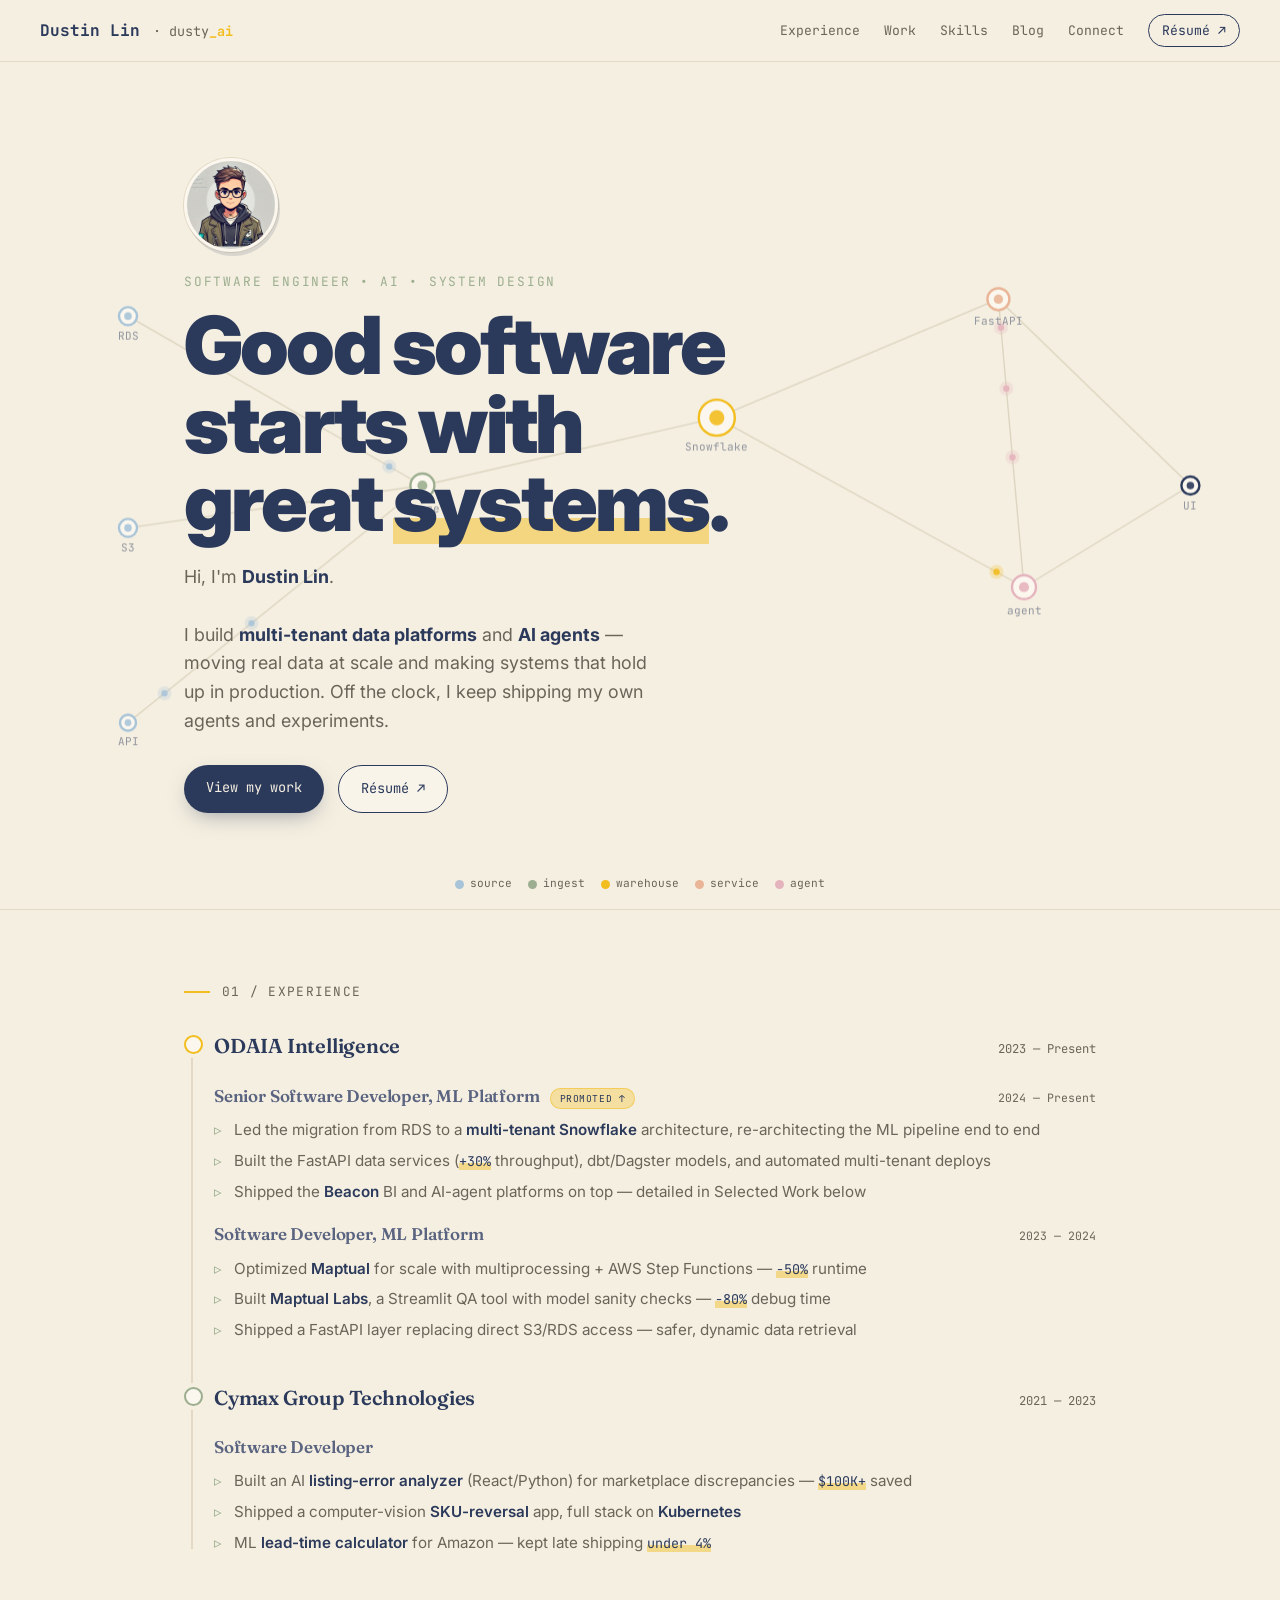
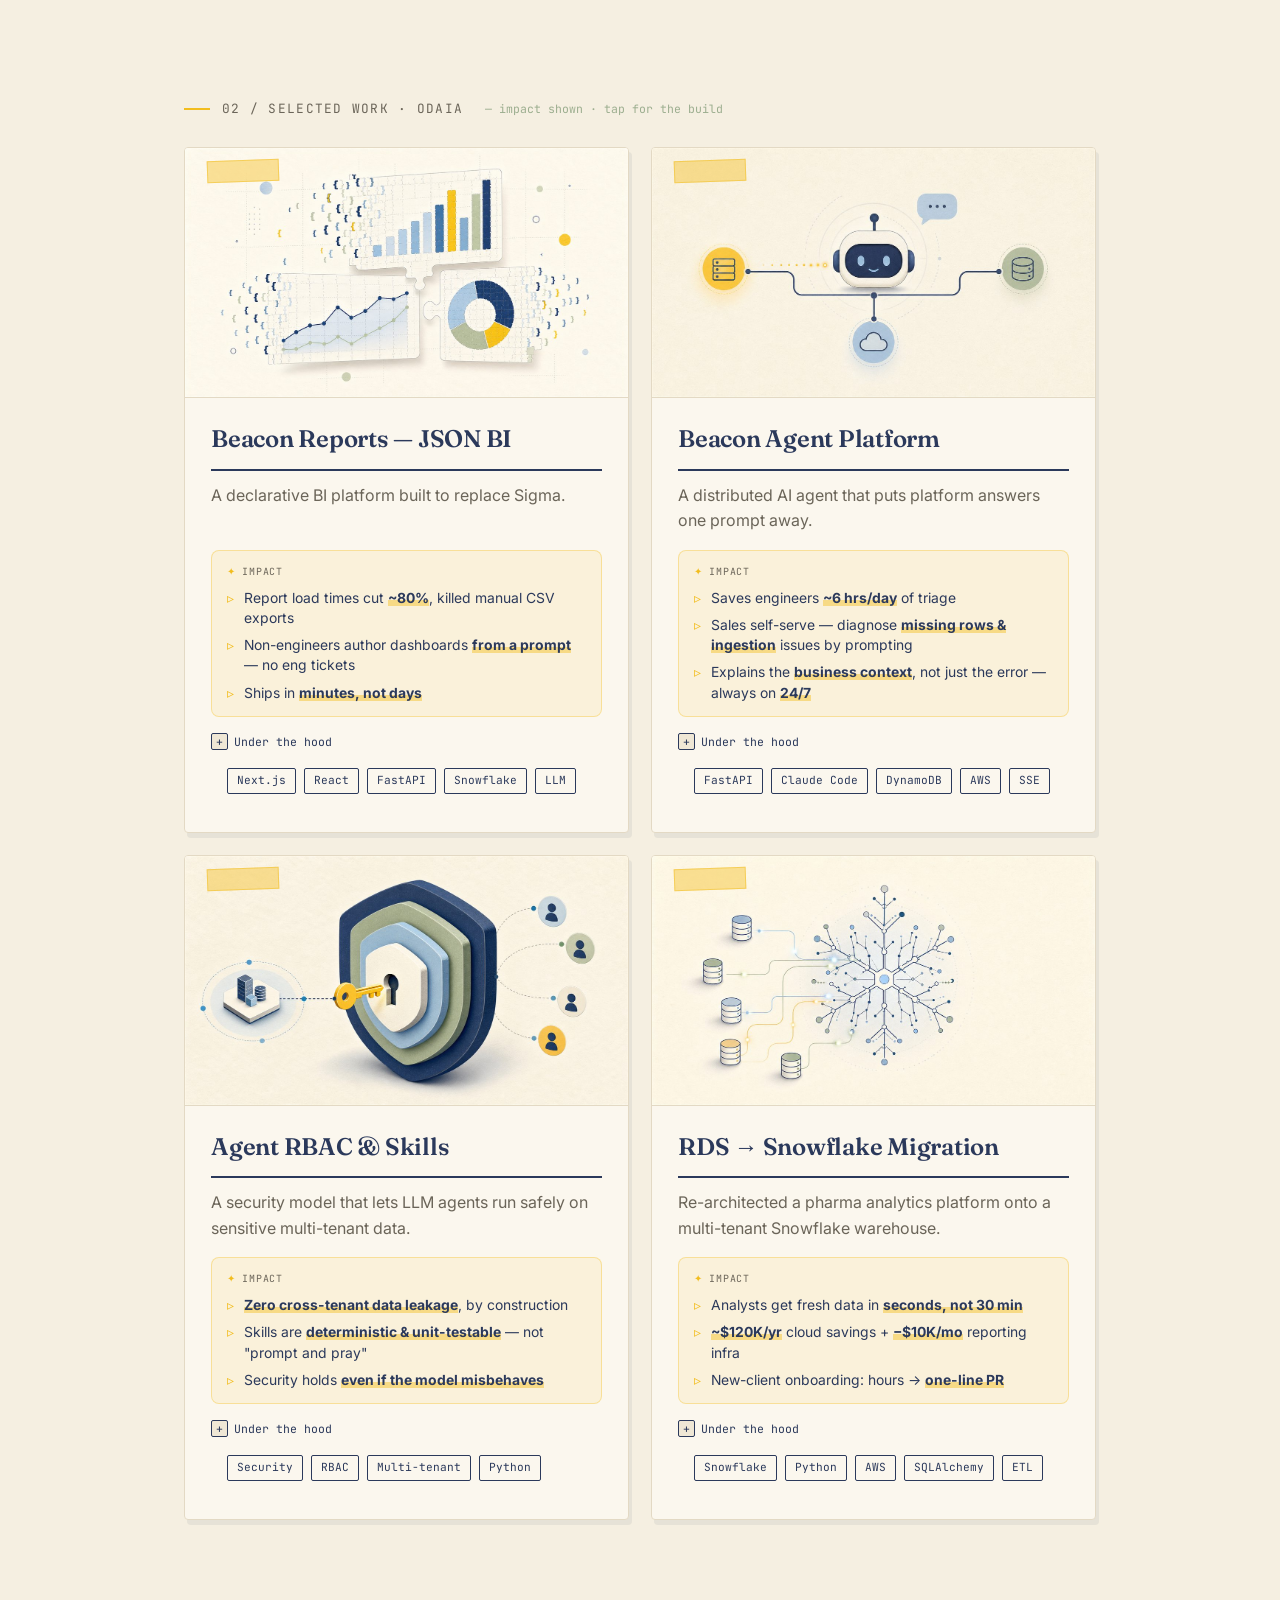
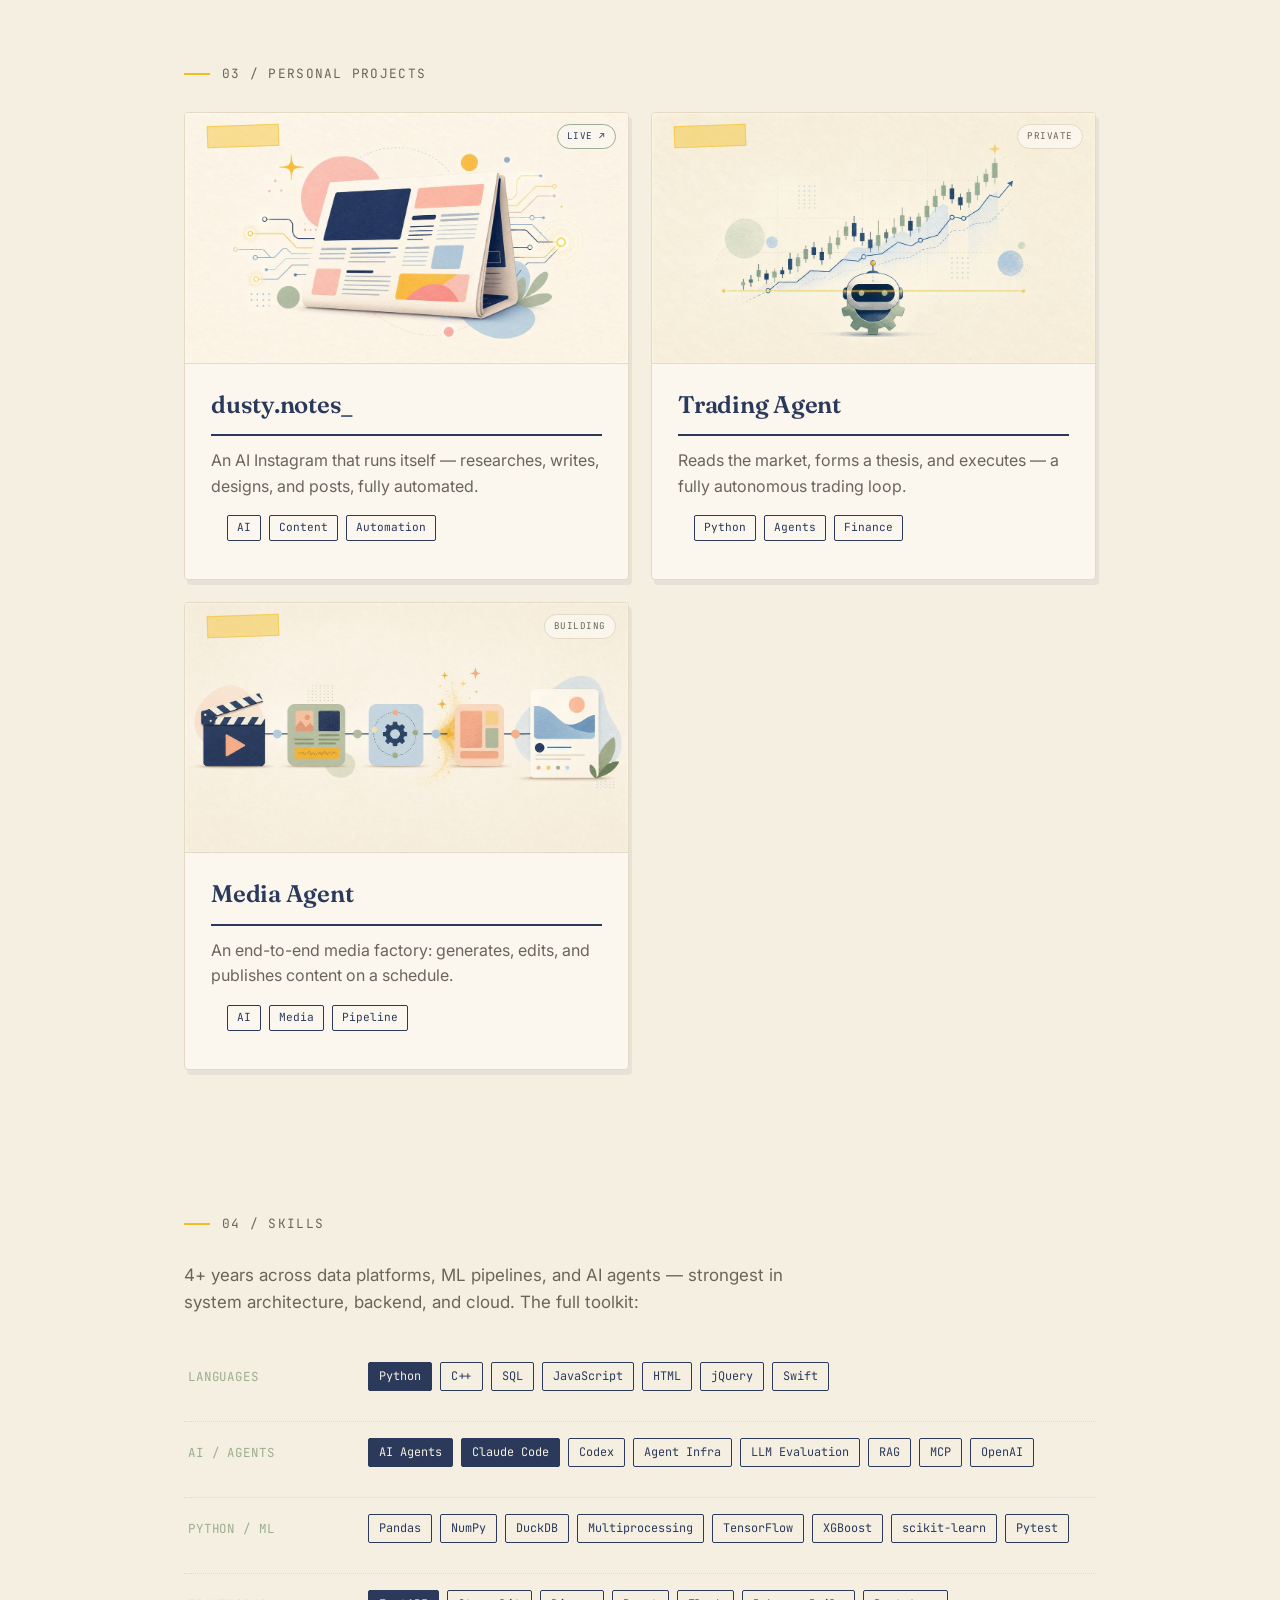
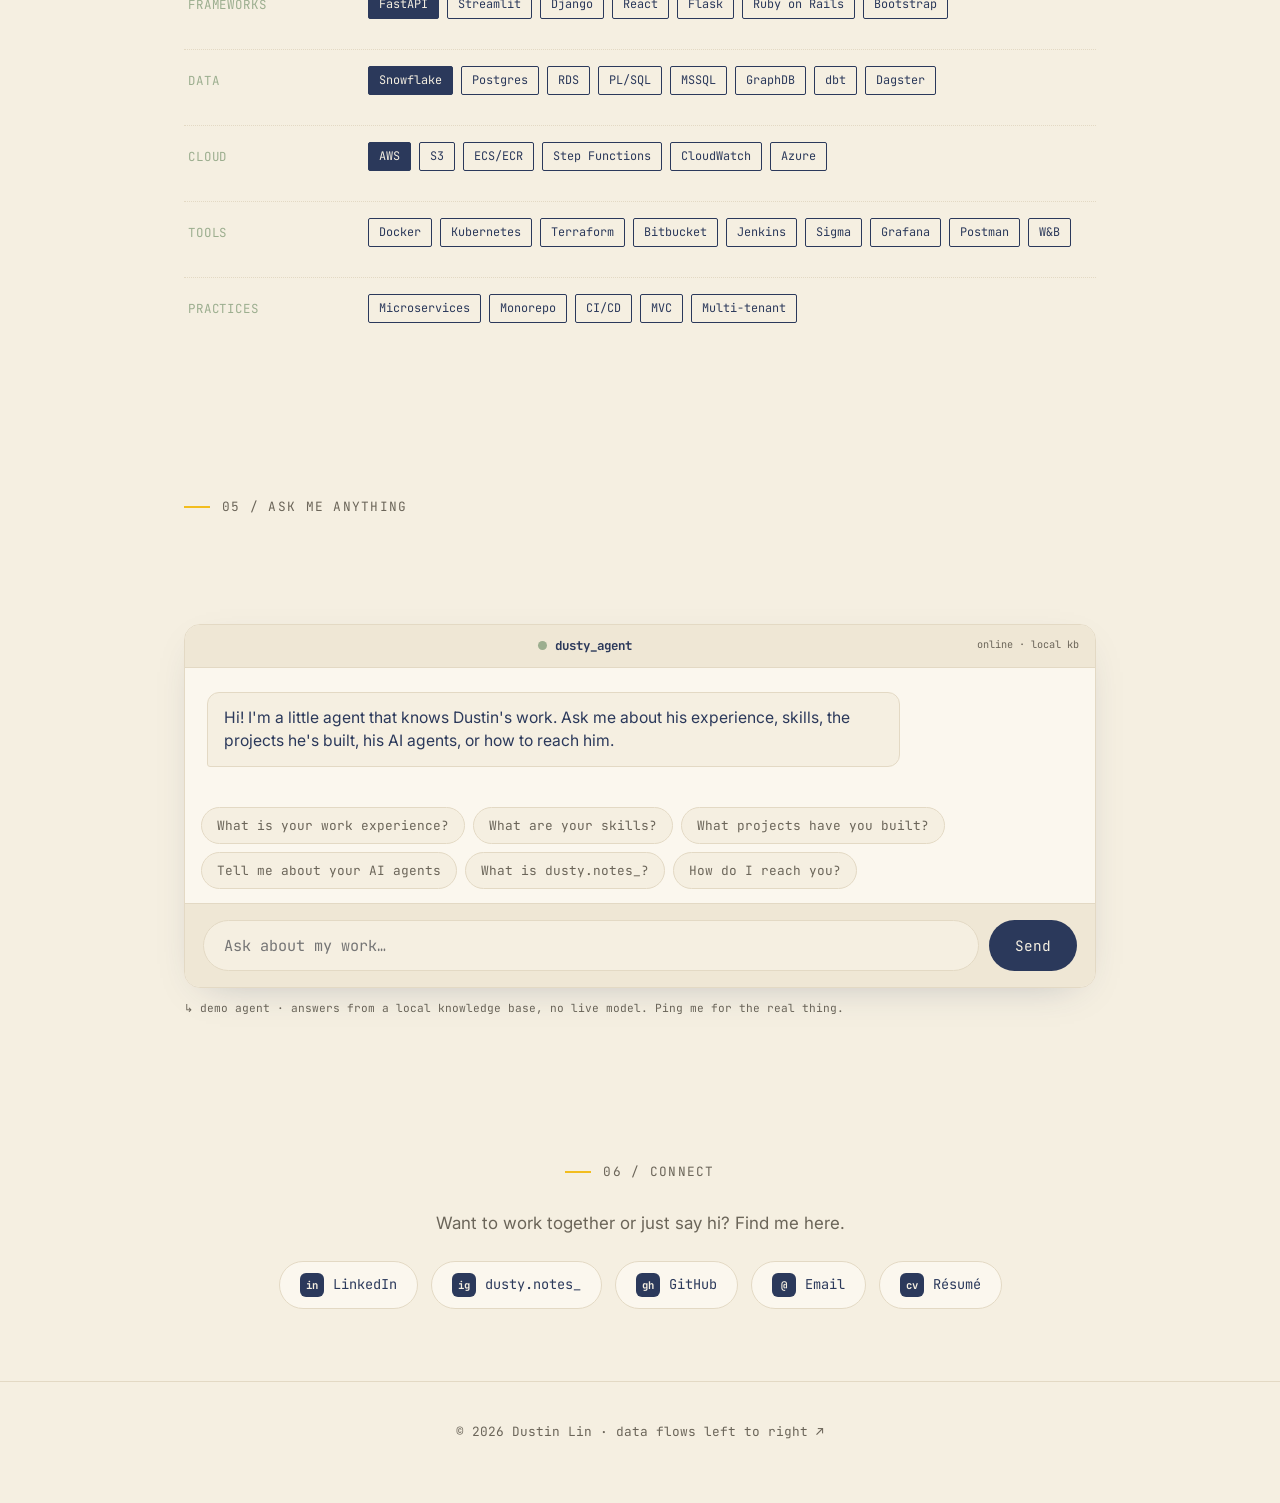
==== commit b7eebdb1: "Full-screen hero cover, scroll-reveal animations, name in brand - Hero now fills the viewport so the" ====
--- a/index.html
+++ b/index.html
@@ -9,6 +9,7 @@
   <link rel="preconnect" href="https://fonts.gstatic.com" crossorigin />
   <link rel="stylesheet" href="https://fonts.googleapis.com/css2?family=Fraunces:opsz,wght@9..144,500;9..144,600;9..144,700&family=Inter:wght@400;500;600;700;800;900&family=JetBrains+Mono:wght@400;500;700&display=swap" />
   <link rel="stylesheet" href="theme.css" />
+  <script>document.documentElement.classList.add('anim')</script>
   <style>
     *{box-sizing:border-box;margin:0;padding:0;}
     html{scroll-behavior:smooth;}
@@ -34,7 +35,7 @@
     }
 
     /* HERO */
-    .hero{position:relative;min-height:clamp(520px,82vh,760px);display:flex;align-items:center;overflow:hidden;
+    .hero{position:relative;min-height:calc(100vh - 52px);min-height:calc(100svh - 52px);display:flex;align-items:center;overflow:hidden;
       border-bottom:1px solid var(--border);}
     #arch{position:absolute;inset:0;width:100%;height:100%;display:block;}
     @media(max-width:680px){#arch{opacity:.4;}}
@@ -112,7 +113,7 @@
     @media(max-width:820px){.grid{grid-template-columns:1fr;}}
     .card{background:var(--card);border:1px solid var(--border);border-radius:4px;overflow:hidden;display:flex;flex-direction:column;
       box-shadow:3px 5px 0 rgba(43,57,91,.07);transition:transform .18s,box-shadow .2s;}
-    .card:hover{transform:translateY(-4px);box-shadow:6px 10px 0 rgba(43,57,91,.11);}
+    .card:hover{transform:translateY(-4px)!important;box-shadow:6px 10px 0 rgba(43,57,91,.11);}
     .card .media{aspect-ratio:16/9;border-bottom:1px solid var(--border);background:var(--paper2);position:relative;}
     .card .media img{width:100%;height:100%;object-fit:cover;display:block;}
     .card .media::after{content:"";position:absolute;top:12px;left:22px;width:70px;height:20px;
@@ -193,12 +194,26 @@
     .social:hover{transform:translateY(-2px);border-color:var(--sage);}
     .social i{display:inline-grid;place-items:center;width:24px;height:24px;border-radius:6px;background:var(--ink);color:var(--paper);font-size:.66rem;font-weight:700;font-style:normal;}
     footer{text-align:center;padding:40px 20px 60px;color:var(--graphite);font-family:var(--mono);font-size:.8rem;border-top:1px solid var(--border);}
+    /* scroll reveal + hero load-in */
+    @media(prefers-reduced-motion:no-preference){
+      .anim .stitle,.anim .prose,.anim .job,.anim .skillrow,.anim .card,.anim .pcard,.anim .socials,.anim .chat,.anim .demo,.anim .slot,
+      .anim .hero__eyebrow,.anim .hero h1,.anim .hero__sub,.anim .hero__cta,.anim .hero__avatar,
+      .anim .phead .eyebrow,.anim .phead h1,.anim .phead .lead,
+      .anim .ahead .back,.anim .ahead .ahead__meta,.anim .ahead h1,.anim .ahead .lead,.anim .body>*{opacity:0;}
+      .anim .in{animation:reveal-rise .6s cubic-bezier(.22,.61,.36,1) both;}
+      .anim .hero__eyebrow{animation-delay:.06s;} .anim .hero h1{animation-delay:.13s;}
+      .anim .hero__sub{animation-delay:.23s;} .anim .hero__cta{animation-delay:.33s;}
+      .anim .grid .card:nth-child(2),.anim .grid .pcard:nth-child(2){animation-delay:.08s;}
+      .anim .grid .card:nth-child(3),.anim .grid .pcard:nth-child(3){animation-delay:.16s;}
+      .anim .grid .card:nth-child(4),.anim .grid .pcard:nth-child(4){animation-delay:.24s;}
+    }
+    @keyframes reveal-rise{from{opacity:0;transform:translateY(22px);}to{opacity:1;transform:translateY(0);}}
     @media(prefers-reduced-motion:reduce){*{scroll-behavior:auto;transition:none!important;}}
   </style>
 </head>
 <body>
   <header class="nav">
-    <a href="#top" class="brand">dusty<b>_ai</b></a>
+    <a href="#top" class="brand">Dustin Lin <span class="brand__h">· dusty<b>_ai</b></span></a>
     <button class="nav__menu" aria-label="Menu" aria-expanded="false">☰</button>
     <nav class="links">
       <a href="#experience">Experience</a><a href="#work">Work</a><a href="#skills">Skills</a><a href="blog.html">Blog</a><a href="#connect">Connect</a>
@@ -479,5 +494,6 @@
   })();
   </script>
   <script src="nav.js"></script>
+  <script src="reveal.js"></script>
 </body>
 </html>
--- a/theme.css
+++ b/theme.css
@@ -35,3 +35,7 @@
   /* ---- Layout ---- */
   --max:960px;          /* max content width      */
 }
+
+/* nav brand: your name + handle */
+.brand__h{color:var(--graphite);font-weight:400;font-size:.84em;margin-left:3px;}
+@media(max-width:430px){.brand__h{display:none;}}
